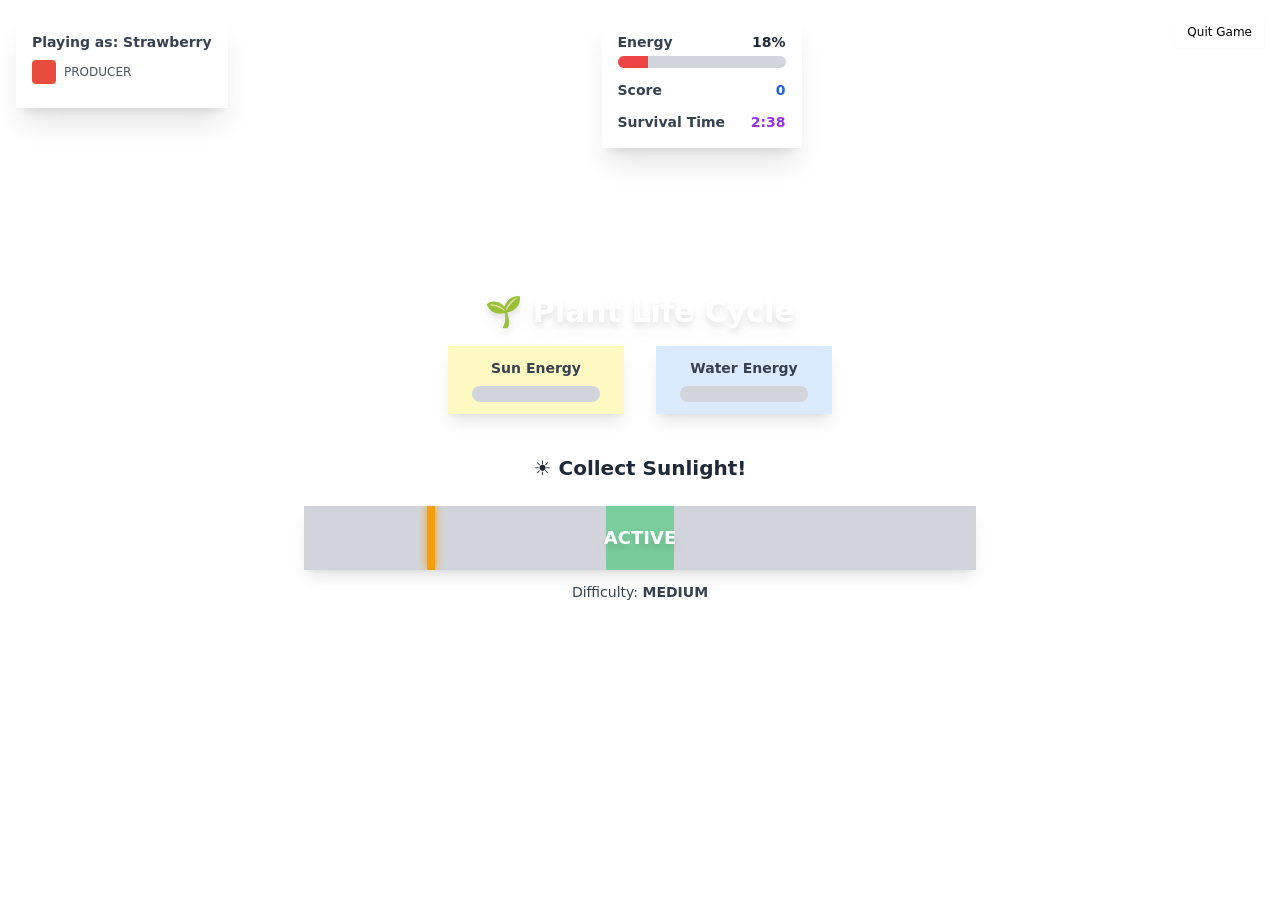
==== game.html @ 11d2c3f8 "Init" ====
<html lang="en"><head>
    <script type="module">
import { createHotContext } from "/@vite/client";
const hot = createHotContext("/__dummy__runtime-error-plugin");

function sendError(error) {
  if (!(error instanceof Error)) {
    error = new Error("(unknown runtime error)");
  }
  const serialized = {
    message: error.message,
    stack: error.stack,
  };
  hot.send("runtime-error-plugin:error", serialized);
}

window.addEventListener("error", (evt) => {
  sendError(evt.error);
});

window.addEventListener("unhandledrejection", (evt) => {
  sendError(evt.reason);
});
</script>

    <script type="module">import { injectIntoGlobalHook } from "/@react-refresh";
injectIntoGlobalHook(window);
window.$RefreshReg$ = () => {};
window.$RefreshSig$ = () => (type) => type;</script>

    <script type="module" src="/@vite/client"></script>

    <meta charset="UTF-8">
    <meta name="viewport" content="width=device-width, initial-scale=1.0, maximum-scale=1">
    <title>Ecology Survival Game</title>
  <style type="text/css" data-vite-dev-id="/home/runner/workspace/node_modules/@fontsource/inter/index.css">/* inter-cyrillic-ext-400-normal */
@font-face {
  font-family: 'Inter';
  font-style: normal;
  font-display: swap;
  font-weight: 400;
  src: url(/@fs/home/runner/workspace/node_modules/@fontsource/inter/files/inter-cyrillic-ext-400-normal.woff2) format('woff2'), url(/@fs/home/runner/workspace/node_modules/@fontsource/inter/files/inter-cyrillic-ext-400-normal.woff) format('woff');
  unicode-range: U+0460-052F,U+1C80-1C8A,U+20B4,U+2DE0-2DFF,U+A640-A69F,U+FE2E-FE2F;
}

/* inter-cyrillic-400-normal */
@font-face {
  font-family: 'Inter';
  font-style: normal;
  font-display: swap;
  font-weight: 400;
  src: url(/@fs/home/runner/workspace/node_modules/@fontsource/inter/files/inter-cyrillic-400-normal.woff2) format('woff2'), url(/@fs/home/runner/workspace/node_modules/@fontsource/inter/files/inter-cyrillic-400-normal.woff) format('woff');
  unicode-range: U+0301,U+0400-045F,U+0490-0491,U+04B0-04B1,U+2116;
}

/* inter-greek-ext-400-normal */
@font-face {
  font-family: 'Inter';
  font-style: normal;
  font-display: swap;
  font-weight: 400;
  src: url(/@fs/home/runner/workspace/node_modules/@fontsource/inter/files/inter-greek-ext-400-normal.woff2) format('woff2'), url(/@fs/home/runner/workspace/node_modules/@fontsource/inter/files/inter-greek-ext-400-normal.woff) format('woff');
  unicode-range: U+1F00-1FFF;
}

/* inter-greek-400-normal */
@font-face {
  font-family: 'Inter';
  font-style: normal;
  font-display: swap;
  font-weight: 400;
  src: url(/@fs/home/runner/workspace/node_modules/@fontsource/inter/files/inter-greek-400-normal.woff2) format('woff2'), url(/@fs/home/runner/workspace/node_modules/@fontsource/inter/files/inter-greek-400-normal.woff) format('woff');
  unicode-range: U+0370-0377,U+037A-037F,U+0384-038A,U+038C,U+038E-03A1,U+03A3-03FF;
}

/* inter-vietnamese-400-normal */
@font-face {
  font-family: 'Inter';
  font-style: normal;
  font-display: swap;
  font-weight: 400;
  src: url(/@fs/home/runner/workspace/node_modules/@fontsource/inter/files/inter-vietnamese-400-normal.woff2) format('woff2'), url(/@fs/home/runner/workspace/node_modules/@fontsource/inter/files/inter-vietnamese-400-normal.woff) format('woff');
  unicode-range: U+0102-0103,U+0110-0111,U+0128-0129,U+0168-0169,U+01A0-01A1,U+01AF-01B0,U+0300-0301,U+0303-0304,U+0308-0309,U+0323,U+0329,U+1EA0-1EF9,U+20AB;
}

/* inter-latin-ext-400-normal */
@font-face {
  font-family: 'Inter';
  font-style: normal;
  font-display: swap;
  font-weight: 400;
  src: url(/@fs/home/runner/workspace/node_modules/@fontsource/inter/files/inter-latin-ext-400-normal.woff2) format('woff2'), url(/@fs/home/runner/workspace/node_modules/@fontsource/inter/files/inter-latin-ext-400-normal.woff) format('woff');
  unicode-range: U+0100-02BA,U+02BD-02C5,U+02C7-02CC,U+02CE-02D7,U+02DD-02FF,U+0304,U+0308,U+0329,U+1D00-1DBF,U+1E00-1E9F,U+1EF2-1EFF,U+2020,U+20A0-20AB,U+20AD-20C0,U+2113,U+2C60-2C7F,U+A720-A7FF;
}

/* inter-latin-400-normal */
@font-face {
  font-family: 'Inter';
  font-style: normal;
  font-display: swap;
  font-weight: 400;
  src: url(/@fs/home/runner/workspace/node_modules/@fontsource/inter/files/inter-latin-400-normal.woff2) format('woff2'), url(/@fs/home/runner/workspace/node_modules/@fontsource/inter/files/inter-latin-400-normal.woff) format('woff');
  unicode-range: U+0000-00FF,U+0131,U+0152-0153,U+02BB-02BC,U+02C6,U+02DA,U+02DC,U+0304,U+0308,U+0329,U+2000-206F,U+20AC,U+2122,U+2191,U+2193,U+2212,U+2215,U+FEFF,U+FFFD;
}</style><style type="text/css" data-vite-dev-id="/home/runner/workspace/client/src/index.css">*, ::before, ::after {
  --tw-border-spacing-x: 0;
  --tw-border-spacing-y: 0;
  --tw-translate-x: 0;
  --tw-translate-y: 0;
  --tw-rotate: 0;
  --tw-skew-x: 0;
  --tw-skew-y: 0;
  --tw-scale-x: 1;
  --tw-scale-y: 1;
  --tw-pan-x:  ;
  --tw-pan-y:  ;
  --tw-pinch-zoom:  ;
  --tw-scroll-snap-strictness: proximity;
  --tw-gradient-from-position:  ;
  --tw-gradient-via-position:  ;
  --tw-gradient-to-position:  ;
  --tw-ordinal:  ;
  --tw-slashed-zero:  ;
  --tw-numeric-figure:  ;
  --tw-numeric-spacing:  ;
  --tw-numeric-fraction:  ;
  --tw-ring-inset:  ;
  --tw-ring-offset-width: 0px;
  --tw-ring-offset-color: #fff;
  --tw-ring-color: rgb(59 130 246 / 0.5);
  --tw-ring-offset-shadow: 0 0 #0000;
  --tw-ring-shadow: 0 0 #0000;
  --tw-shadow: 0 0 #0000;
  --tw-shadow-colored: 0 0 #0000;
  --tw-blur:  ;
  --tw-brightness:  ;
  --tw-contrast:  ;
  --tw-grayscale:  ;
  --tw-hue-rotate:  ;
  --tw-invert:  ;
  --tw-saturate:  ;
  --tw-sepia:  ;
  --tw-drop-shadow:  ;
  --tw-backdrop-blur:  ;
  --tw-backdrop-brightness:  ;
  --tw-backdrop-contrast:  ;
  --tw-backdrop-grayscale:  ;
  --tw-backdrop-hue-rotate:  ;
  --tw-backdrop-invert:  ;
  --tw-backdrop-opacity:  ;
  --tw-backdrop-saturate:  ;
  --tw-backdrop-sepia:  ;
  --tw-contain-size:  ;
  --tw-contain-layout:  ;
  --tw-contain-paint:  ;
  --tw-contain-style:  ;
}

::backdrop {
  --tw-border-spacing-x: 0;
  --tw-border-spacing-y: 0;
  --tw-translate-x: 0;
  --tw-translate-y: 0;
  --tw-rotate: 0;
  --tw-skew-x: 0;
  --tw-skew-y: 0;
  --tw-scale-x: 1;
  --tw-scale-y: 1;
  --tw-pan-x:  ;
  --tw-pan-y:  ;
  --tw-pinch-zoom:  ;
  --tw-scroll-snap-strictness: proximity;
  --tw-gradient-from-position:  ;
  --tw-gradient-via-position:  ;
  --tw-gradient-to-position:  ;
  --tw-ordinal:  ;
  --tw-slashed-zero:  ;
  --tw-numeric-figure:  ;
  --tw-numeric-spacing:  ;
  --tw-numeric-fraction:  ;
  --tw-ring-inset:  ;
  --tw-ring-offset-width: 0px;
  --tw-ring-offset-color: #fff;
  --tw-ring-color: rgb(59 130 246 / 0.5);
  --tw-ring-offset-shadow: 0 0 #0000;
  --tw-ring-shadow: 0 0 #0000;
  --tw-shadow: 0 0 #0000;
  --tw-shadow-colored: 0 0 #0000;
  --tw-blur:  ;
  --tw-brightness:  ;
  --tw-contrast:  ;
  --tw-grayscale:  ;
  --tw-hue-rotate:  ;
  --tw-invert:  ;
  --tw-saturate:  ;
  --tw-sepia:  ;
  --tw-drop-shadow:  ;
  --tw-backdrop-blur:  ;
  --tw-backdrop-brightness:  ;
  --tw-backdrop-contrast:  ;
  --tw-backdrop-grayscale:  ;
  --tw-backdrop-hue-rotate:  ;
  --tw-backdrop-invert:  ;
  --tw-backdrop-opacity:  ;
  --tw-backdrop-saturate:  ;
  --tw-backdrop-sepia:  ;
  --tw-contain-size:  ;
  --tw-contain-layout:  ;
  --tw-contain-paint:  ;
  --tw-contain-style:  ;
}/*
! tailwindcss v3.4.14 | MIT License | https://tailwindcss.com
*//*
1. Prevent padding and border from affecting element width. (https://github.com/mozdevs/cssremedy/issues/4)
2. Allow adding a border to an element by just adding a border-width. (https://github.com/tailwindcss/tailwindcss/pull/116)
*/

*,
::before,
::after {
  box-sizing: border-box; /* 1 */
  border-width: 0; /* 2 */
  border-style: solid; /* 2 */
  border-color: #e5e7eb; /* 2 */
}

::before,
::after {
  --tw-content: '';
}

/*
1. Use a consistent sensible line-height in all browsers.
2. Prevent adjustments of font size after orientation changes in iOS.
3. Use a more readable tab size.
4. Use the user's configured `sans` font-family by default.
5. Use the user's configured `sans` font-feature-settings by default.
6. Use the user's configured `sans` font-variation-settings by default.
7. Disable tap highlights on iOS
*/

html,
:host {
  line-height: 1.5; /* 1 */
  -webkit-text-size-adjust: 100%; /* 2 */
  -moz-tab-size: 4; /* 3 */
  -o-tab-size: 4;
     tab-size: 4; /* 3 */
  font-family: ui-sans-serif, system-ui, sans-serif, "Apple Color Emoji", "Segoe UI Emoji", "Segoe UI Symbol", "Noto Color Emoji"; /* 4 */
  font-feature-settings: normal; /* 5 */
  font-variation-settings: normal; /* 6 */
  -webkit-tap-highlight-color: transparent; /* 7 */
}

/*
1. Remove the margin in all browsers.
2. Inherit line-height from `html` so users can set them as a class directly on the `html` element.
*/

body {
  margin: 0; /* 1 */
  line-height: inherit; /* 2 */
}

/*
1. Add the correct height in Firefox.
2. Correct the inheritance of border color in Firefox. (https://bugzilla.mozilla.org/show_bug.cgi?id=190655)
3. Ensure horizontal rules are visible by default.
*/

hr {
  height: 0; /* 1 */
  color: inherit; /* 2 */
  border-top-width: 1px; /* 3 */
}

/*
Add the correct text decoration in Chrome, Edge, and Safari.
*/

abbr:where([title]) {
  -webkit-text-decoration: underline dotted;
          text-decoration: underline dotted;
}

/*
Remove the default font size and weight for headings.
*/

h1,
h2,
h3,
h4,
h5,
h6 {
  font-size: inherit;
  font-weight: inherit;
}

/*
Reset links to optimize for opt-in styling instead of opt-out.
*/

a {
  color: inherit;
  text-decoration: inherit;
}

/*
Add the correct font weight in Edge and Safari.
*/

b,
strong {
  font-weight: bolder;
}

/*
1. Use the user's configured `mono` font-family by default.
2. Use the user's configured `mono` font-feature-settings by default.
3. Use the user's configured `mono` font-variation-settings by default.
4. Correct the odd `em` font sizing in all browsers.
*/

code,
kbd,
samp,
pre {
  font-family: ui-monospace, SFMono-Regular, Menlo, Monaco, Consolas, "Liberation Mono", "Courier New", monospace; /* 1 */
  font-feature-settings: normal; /* 2 */
  font-variation-settings: normal; /* 3 */
  font-size: 1em; /* 4 */
}

/*
Add the correct font size in all browsers.
*/

small {
  font-size: 80%;
}

/*
Prevent `sub` and `sup` elements from affecting the line height in all browsers.
*/

sub,
sup {
  font-size: 75%;
  line-height: 0;
  position: relative;
  vertical-align: baseline;
}

sub {
  bottom: -0.25em;
}

sup {
  top: -0.5em;
}

/*
1. Remove text indentation from table contents in Chrome and Safari. (https://bugs.chromium.org/p/chromium/issues/detail?id=999088, https://bugs.webkit.org/show_bug.cgi?id=201297)
2. Correct table border color inheritance in all Chrome and Safari. (https://bugs.chromium.org/p/chromium/issues/detail?id=935729, https://bugs.webkit.org/show_bug.cgi?id=195016)
3. Remove gaps between table borders by default.
*/

table {
  text-indent: 0; /* 1 */
  border-color: inherit; /* 2 */
  border-collapse: collapse; /* 3 */
}

/*
1. Change the font styles in all browsers.
2. Remove the margin in Firefox and Safari.
3. Remove default padding in all browsers.
*/

button,
input,
optgroup,
select,
textarea {
  font-family: inherit; /* 1 */
  font-feature-settings: inherit; /* 1 */
  font-variation-settings: inherit; /* 1 */
  font-size: 100%; /* 1 */
  font-weight: inherit; /* 1 */
  line-height: inherit; /* 1 */
  letter-spacing: inherit; /* 1 */
  color: inherit; /* 1 */
  margin: 0; /* 2 */
  padding: 0; /* 3 */
}

/*
Remove the inheritance of text transform in Edge and Firefox.
*/

button,
select {
  text-transform: none;
}

/*
1. Correct the inability to style clickable types in iOS and Safari.
2. Remove default button styles.
*/

button,
input:where([type='button']),
input:where([type='reset']),
input:where([type='submit']) {
  -webkit-appearance: button; /* 1 */
  background-color: transparent; /* 2 */
  background-image: none; /* 2 */
}

/*
Use the modern Firefox focus style for all focusable elements.
*/

:-moz-focusring {
  outline: auto;
}

/*
Remove the additional `:invalid` styles in Firefox. (https://github.com/mozilla/gecko-dev/blob/2f9eacd9d3d995c937b4251a5557d95d494c9be1/layout/style/res/forms.css#L728-L737)
*/

:-moz-ui-invalid {
  box-shadow: none;
}

/*
Add the correct vertical alignment in Chrome and Firefox.
*/

progress {
  vertical-align: baseline;
}

/*
Correct the cursor style of increment and decrement buttons in Safari.
*/

::-webkit-inner-spin-button,
::-webkit-outer-spin-button {
  height: auto;
}

/*
1. Correct the odd appearance in Chrome and Safari.
2. Correct the outline style in Safari.
*/

[type='search'] {
  -webkit-appearance: textfield; /* 1 */
  outline-offset: -2px; /* 2 */
}

/*
Remove the inner padding in Chrome and Safari on macOS.
*/

::-webkit-search-decoration {
  -webkit-appearance: none;
}

/*
1. Correct the inability to style clickable types in iOS and Safari.
2. Change font properties to `inherit` in Safari.
*/

::-webkit-file-upload-button {
  -webkit-appearance: button; /* 1 */
  font: inherit; /* 2 */
}

/*
Add the correct display in Chrome and Safari.
*/

summary {
  display: list-item;
}

/*
Removes the default spacing and border for appropriate elements.
*/

blockquote,
dl,
dd,
h1,
h2,
h3,
h4,
h5,
h6,
hr,
figure,
p,
pre {
  margin: 0;
}

fieldset {
  margin: 0;
  padding: 0;
}

legend {
  padding: 0;
}

ol,
ul,
menu {
  list-style: none;
  margin: 0;
  padding: 0;
}

/*
Reset default styling for dialogs.
*/
dialog {
  padding: 0;
}

/*
Prevent resizing textareas horizontally by default.
*/

textarea {
  resize: vertical;
}

/*
1. Reset the default placeholder opacity in Firefox. (https://github.com/tailwindlabs/tailwindcss/issues/3300)
2. Set the default placeholder color to the user's configured gray 400 color.
*/

input::-moz-placeholder, textarea::-moz-placeholder {
  opacity: 1; /* 1 */
  color: #9ca3af; /* 2 */
}

input::placeholder,
textarea::placeholder {
  opacity: 1; /* 1 */
  color: #9ca3af; /* 2 */
}

/*
Set the default cursor for buttons.
*/

button,
[role="button"] {
  cursor: pointer;
}

/*
Make sure disabled buttons don't get the pointer cursor.
*/
:disabled {
  cursor: default;
}

/*
1. Make replaced elements `display: block` by default. (https://github.com/mozdevs/cssremedy/issues/14)
2. Add `vertical-align: middle` to align replaced elements more sensibly by default. (https://github.com/jensimmons/cssremedy/issues/14#issuecomment-634934210)
   This can trigger a poorly considered lint error in some tools but is included by design.
*/

img,
svg,
video,
canvas,
audio,
iframe,
embed,
object {
  display: block; /* 1 */
  vertical-align: middle; /* 2 */
}

/*
Constrain images and videos to the parent width and preserve their intrinsic aspect ratio. (https://github.com/mozdevs/cssremedy/issues/14)
*/

img,
video {
  max-width: 100%;
  height: auto;
}

/* Make elements with the HTML hidden attribute stay hidden by default */
[hidden]:where(:not([hidden="until-found"])) {
  display: none;
}
  * {
  border-color: hsl(var(--border));
}

  body {
  background-color: hsl(var(--background));
  font-family: ui-sans-serif, system-ui, sans-serif, "Apple Color Emoji", "Segoe UI Emoji", "Segoe UI Symbol", "Noto Color Emoji";
  color: hsl(var(--foreground));
  -webkit-font-smoothing: antialiased;
  -moz-osx-font-smoothing: grayscale;
    margin: 0;
    padding: 0;
    overflow: hidden;
    width: 100vw;
    height: 100vh;
}
.sr-only {
  position: absolute;
  width: 1px;
  height: 1px;
  padding: 0;
  margin: -1px;
  overflow: hidden;
  clip: rect(0, 0, 0, 0);
  white-space: nowrap;
  border-width: 0;
}
.pointer-events-none {
  pointer-events: none;
}
.pointer-events-auto {
  pointer-events: auto;
}
.visible {
  visibility: visible;
}
.invisible {
  visibility: hidden;
}
.fixed {
  position: fixed;
}
.absolute {
  position: absolute;
}
.relative {
  position: relative;
}
.inset-0 {
  inset: 0px;
}
.inset-x-0 {
  left: 0px;
  right: 0px;
}
.inset-y-0 {
  top: 0px;
  bottom: 0px;
}
.-bottom-12 {
  bottom: -3rem;
}
.-left-12 {
  left: -3rem;
}
.-right-12 {
  right: -3rem;
}
.-top-12 {
  top: -3rem;
}
.bottom-0 {
  bottom: 0px;
}
.bottom-4 {
  bottom: 1rem;
}
.left-0 {
  left: 0px;
}
.left-1 {
  left: 0.25rem;
}
.left-1\/2 {
  left: 50%;
}
.left-2 {
  left: 0.5rem;
}
.left-4 {
  left: 1rem;
}
.left-\[50\%\] {
  left: 50%;
}
.right-0 {
  right: 0px;
}
.right-1 {
  right: 0.25rem;
}
.right-2 {
  right: 0.5rem;
}
.right-3 {
  right: 0.75rem;
}
.right-4 {
  right: 1rem;
}
.top-0 {
  top: 0px;
}
.top-1\.5 {
  top: 0.375rem;
}
.top-1\/2 {
  top: 50%;
}
.top-3\.5 {
  top: 0.875rem;
}
.top-4 {
  top: 1rem;
}
.top-\[1px\] {
  top: 1px;
}
.top-\[50\%\] {
  top: 50%;
}
.top-\[60\%\] {
  top: 60%;
}
.top-full {
  top: 100%;
}
.z-10 {
  z-index: 10;
}
.z-20 {
  z-index: 20;
}
.z-50 {
  z-index: 50;
}
.z-\[1\] {
  z-index: 1;
}
.-mx-1 {
  margin-left: -0.25rem;
  margin-right: -0.25rem;
}
.mx-2 {
  margin-left: 0.5rem;
  margin-right: 0.5rem;
}
.mx-3\.5 {
  margin-left: 0.875rem;
  margin-right: 0.875rem;
}
.mx-4 {
  margin-left: 1rem;
  margin-right: 1rem;
}
.mx-auto {
  margin-left: auto;
  margin-right: auto;
}
.my-0\.5 {
  margin-top: 0.125rem;
  margin-bottom: 0.125rem;
}
.my-1 {
  margin-top: 0.25rem;
  margin-bottom: 0.25rem;
}
.-ml-4 {
  margin-left: -1rem;
}
.-mt-4 {
  margin-top: -1rem;
}
.mb-1 {
  margin-bottom: 0.25rem;
}
.mb-2 {
  margin-bottom: 0.5rem;
}
.mb-3 {
  margin-bottom: 0.75rem;
}
.mb-4 {
  margin-bottom: 1rem;
}
.mb-6 {
  margin-bottom: 1.5rem;
}
.mb-8 {
  margin-bottom: 2rem;
}
.ml-1 {
  margin-left: 0.25rem;
}
.ml-auto {
  margin-left: auto;
}
.mr-2 {
  margin-right: 0.5rem;
}
.mt-1\.5 {
  margin-top: 0.375rem;
}
.mt-2 {
  margin-top: 0.5rem;
}
.mt-24 {
  margin-top: 6rem;
}
.mt-4 {
  margin-top: 1rem;
}
.mt-auto {
  margin-top: auto;
}
.block {
  display: block;
}
.inline-block {
  display: inline-block;
}
.flex {
  display: flex;
}
.inline-flex {
  display: inline-flex;
}
.table {
  display: table;
}
.grid {
  display: grid;
}
.hidden {
  display: none;
}
.aspect-square {
  aspect-ratio: 1 / 1;
}
.aspect-video {
  aspect-ratio: 16 / 9;
}
.size-4 {
  width: 1rem;
  height: 1rem;
}
.h-1\.5 {
  height: 0.375rem;
}
.h-10 {
  height: 2.5rem;
}
.h-12 {
  height: 3rem;
}
.h-16 {
  height: 4rem;
}
.h-2 {
  height: 0.5rem;
}
.h-2\.5 {
  height: 0.625rem;
}
.h-24 {
  height: 6rem;
}
.h-3 {
  height: 0.75rem;
}
.h-3\.5 {
  height: 0.875rem;
}
.h-32 {
  height: 8rem;
}
.h-4 {
  height: 1rem;
}
.h-5 {
  height: 1.25rem;
}
.h-6 {
  height: 1.5rem;
}
.h-7 {
  height: 1.75rem;
}
.h-8 {
  height: 2rem;
}
.h-9 {
  height: 2.25rem;
}
.h-\[1px\] {
  height: 1px;
}
.h-\[var\(--radix-navigation-menu-viewport-height\)\] {
  height: var(--radix-navigation-menu-viewport-height);
}
.h-\[var\(--radix-select-trigger-height\)\] {
  height: var(--radix-select-trigger-height);
}
.h-auto {
  height: auto;
}
.h-full {
  height: 100%;
}
.h-px {
  height: 1px;
}
.h-svh {
  height: 100svh;
}
.max-h-96 {
  max-height: 24rem;
}
.max-h-\[300px\] {
  max-height: 300px;
}
.max-h-\[var\(--radix-dropdown-menu-content-available-height\)\] {
  max-height: var(--radix-dropdown-menu-content-available-height);
}
.min-h-0 {
  min-height: 0px;
}
.min-h-\[60px\] {
  min-height: 60px;
}
.min-h-screen {
  min-height: 100vh;
}
.min-h-svh {
  min-height: 100svh;
}
.w-0 {
  width: 0px;
}
.w-1 {
  width: 0.25rem;
}
.w-10 {
  width: 2.5rem;
}
.w-2 {
  width: 0.5rem;
}
.w-2\.5 {
  width: 0.625rem;
}
.w-24 {
  width: 6rem;
}
.w-3 {
  width: 0.75rem;
}
.w-3\.5 {
  width: 0.875rem;
}
.w-3\/4 {
  width: 75%;
}
.w-32 {
  width: 8rem;
}
.w-4 {
  width: 1rem;
}
.w-5 {
  width: 1.25rem;
}
.w-6 {
  width: 1.5rem;
}
.w-64 {
  width: 16rem;
}
.w-7 {
  width: 1.75rem;
}
.w-72 {
  width: 18rem;
}
.w-8 {
  width: 2rem;
}
.w-9 {
  width: 2.25rem;
}
.w-\[--sidebar-width\] {
  width: var(--sidebar-width);
}
.w-\[100px\] {
  width: 100px;
}
.w-\[1px\] {
  width: 1px;
}
.w-auto {
  width: auto;
}
.w-full {
  width: 100%;
}
.w-max {
  width: -moz-max-content;
  width: max-content;
}
.w-px {
  width: 1px;
}
.min-w-0 {
  min-width: 0px;
}
.min-w-10 {
  min-width: 2.5rem;
}
.min-w-5 {
  min-width: 1.25rem;
}
.min-w-8 {
  min-width: 2rem;
}
.min-w-9 {
  min-width: 2.25rem;
}
.min-w-\[12rem\] {
  min-width: 12rem;
}
.min-w-\[200px\] {
  min-width: 200px;
}
.min-w-\[8rem\] {
  min-width: 8rem;
}
.min-w-\[var\(--radix-select-trigger-width\)\] {
  min-width: var(--radix-select-trigger-width);
}
.max-w-2xl {
  max-width: 42rem;
}
.max-w-6xl {
  max-width: 72rem;
}
.max-w-\[--skeleton-width\] {
  max-width: var(--skeleton-width);
}
.max-w-lg {
  max-width: 32rem;
}
.max-w-max {
  max-width: -moz-max-content;
  max-width: max-content;
}
.max-w-md {
  max-width: 28rem;
}
.max-w-xs {
  max-width: 20rem;
}
.flex-1 {
  flex: 1 1 0%;
}
.shrink-0 {
  flex-shrink: 0;
}
.grow {
  flex-grow: 1;
}
.grow-0 {
  flex-grow: 0;
}
.basis-full {
  flex-basis: 100%;
}
.caption-bottom {
  caption-side: bottom;
}
.border-collapse {
  border-collapse: collapse;
}
.-translate-x-1\/2 {
  --tw-translate-x: -50%;
  transform: translate(var(--tw-translate-x), var(--tw-translate-y)) rotate(var(--tw-rotate)) skewX(var(--tw-skew-x)) skewY(var(--tw-skew-y)) scaleX(var(--tw-scale-x)) scaleY(var(--tw-scale-y));
}
.-translate-x-px {
  --tw-translate-x: -1px;
  transform: translate(var(--tw-translate-x), var(--tw-translate-y)) rotate(var(--tw-rotate)) skewX(var(--tw-skew-x)) skewY(var(--tw-skew-y)) scaleX(var(--tw-scale-x)) scaleY(var(--tw-scale-y));
}
.-translate-y-1\/2 {
  --tw-translate-y: -50%;
  transform: translate(var(--tw-translate-x), var(--tw-translate-y)) rotate(var(--tw-rotate)) skewX(var(--tw-skew-x)) skewY(var(--tw-skew-y)) scaleX(var(--tw-scale-x)) scaleY(var(--tw-scale-y));
}
.translate-x-\[-50\%\] {
  --tw-translate-x: -50%;
  transform: translate(var(--tw-translate-x), var(--tw-translate-y)) rotate(var(--tw-rotate)) skewX(var(--tw-skew-x)) skewY(var(--tw-skew-y)) scaleX(var(--tw-scale-x)) scaleY(var(--tw-scale-y));
}
.translate-x-px {
  --tw-translate-x: 1px;
  transform: translate(var(--tw-translate-x), var(--tw-translate-y)) rotate(var(--tw-rotate)) skewX(var(--tw-skew-x)) skewY(var(--tw-skew-y)) scaleX(var(--tw-scale-x)) scaleY(var(--tw-scale-y));
}
.translate-y-\[-50\%\] {
  --tw-translate-y: -50%;
  transform: translate(var(--tw-translate-x), var(--tw-translate-y)) rotate(var(--tw-rotate)) skewX(var(--tw-skew-x)) skewY(var(--tw-skew-y)) scaleX(var(--tw-scale-x)) scaleY(var(--tw-scale-y));
}
.rotate-45 {
  --tw-rotate: 45deg;
  transform: translate(var(--tw-translate-x), var(--tw-translate-y)) rotate(var(--tw-rotate)) skewX(var(--tw-skew-x)) skewY(var(--tw-skew-y)) scaleX(var(--tw-scale-x)) scaleY(var(--tw-scale-y));
}
.rotate-90 {
  --tw-rotate: 90deg;
  transform: translate(var(--tw-translate-x), var(--tw-translate-y)) rotate(var(--tw-rotate)) skewX(var(--tw-skew-x)) skewY(var(--tw-skew-y)) scaleX(var(--tw-scale-x)) scaleY(var(--tw-scale-y));
}
.transform {
  transform: translate(var(--tw-translate-x), var(--tw-translate-y)) rotate(var(--tw-rotate)) skewX(var(--tw-skew-x)) skewY(var(--tw-skew-y)) scaleX(var(--tw-scale-x)) scaleY(var(--tw-scale-y));
}
@keyframes pulse {

  50% {
    opacity: .5;
  }
}
.animate-pulse {
  animation: pulse 2s cubic-bezier(0.4, 0, 0.6, 1) infinite;
}
.cursor-default {
  cursor: default;
}
.cursor-pointer {
  cursor: pointer;
}
.touch-none {
  touch-action: none;
}
.select-none {
  -webkit-user-select: none;
     -moz-user-select: none;
          user-select: none;
}
.list-none {
  list-style-type: none;
}
.grid-cols-2 {
  grid-template-columns: repeat(2, minmax(0, 1fr));
}
.flex-row {
  flex-direction: row;
}
.flex-col {
  flex-direction: column;
}
.flex-col-reverse {
  flex-direction: column-reverse;
}
.flex-wrap {
  flex-wrap: wrap;
}
.items-start {
  align-items: flex-start;
}
.items-end {
  align-items: flex-end;
}
.items-center {
  align-items: center;
}
.items-stretch {
  align-items: stretch;
}
.justify-center {
  justify-content: center;
}
.justify-between {
  justify-content: space-between;
}
.gap-1 {
  gap: 0.25rem;
}
.gap-1\.5 {
  gap: 0.375rem;
}
.gap-2 {
  gap: 0.5rem;
}
.gap-4 {
  gap: 1rem;
}
.gap-6 {
  gap: 1.5rem;
}
.gap-8 {
  gap: 2rem;
}
.space-x-1 > :not([hidden]) ~ :not([hidden]) {
  --tw-space-x-reverse: 0;
  margin-right: calc(0.25rem * var(--tw-space-x-reverse));
  margin-left: calc(0.25rem * calc(1 - var(--tw-space-x-reverse)));
}
.space-y-1 > :not([hidden]) ~ :not([hidden]) {
  --tw-space-y-reverse: 0;
  margin-top: calc(0.25rem * calc(1 - var(--tw-space-y-reverse)));
  margin-bottom: calc(0.25rem * var(--tw-space-y-reverse));
}
.space-y-1\.5 > :not([hidden]) ~ :not([hidden]) {
  --tw-space-y-reverse: 0;
  margin-top: calc(0.375rem * calc(1 - var(--tw-space-y-reverse)));
  margin-bottom: calc(0.375rem * var(--tw-space-y-reverse));
}
.space-y-2 > :not([hidden]) ~ :not([hidden]) {
  --tw-space-y-reverse: 0;
  margin-top: calc(0.5rem * calc(1 - var(--tw-space-y-reverse)));
  margin-bottom: calc(0.5rem * var(--tw-space-y-reverse));
}
.space-y-3 > :not([hidden]) ~ :not([hidden]) {
  --tw-space-y-reverse: 0;
  margin-top: calc(0.75rem * calc(1 - var(--tw-space-y-reverse)));
  margin-bottom: calc(0.75rem * var(--tw-space-y-reverse));
}
.space-y-4 > :not([hidden]) ~ :not([hidden]) {
  --tw-space-y-reverse: 0;
  margin-top: calc(1rem * calc(1 - var(--tw-space-y-reverse)));
  margin-bottom: calc(1rem * var(--tw-space-y-reverse));
}
.overflow-auto {
  overflow: auto;
}
.overflow-hidden {
  overflow: hidden;
}
.overflow-y-auto {
  overflow-y: auto;
}
.overflow-x-hidden {
  overflow-x: hidden;
}
.whitespace-nowrap {
  white-space: nowrap;
}
.break-words {
  overflow-wrap: break-word;
}
.rounded {
  border-radius: 0.25rem;
}
.rounded-\[2px\] {
  border-radius: 2px;
}
.rounded-\[inherit\] {
  border-radius: inherit;
}
.rounded-full {
  border-radius: 9999px;
}
.rounded-lg {
  border-radius: var(--radius);
}
.rounded-md {
  border-radius: calc(var(--radius) - 2px);
}
.rounded-sm {
  border-radius: calc(var(--radius) - 4px);
}
.rounded-xl {
  border-radius: 0.75rem;
}
.rounded-t-\[10px\] {
  border-top-left-radius: 10px;
  border-top-right-radius: 10px;
}
.rounded-tl-sm {
  border-top-left-radius: calc(var(--radius) - 4px);
}
.border {
  border-width: 1px;
}
.border-2 {
  border-width: 2px;
}
.border-\[1\.5px\] {
  border-width: 1.5px;
}
.border-y {
  border-top-width: 1px;
  border-bottom-width: 1px;
}
.border-b {
  border-bottom-width: 1px;
}
.border-l {
  border-left-width: 1px;
}
.border-r {
  border-right-width: 1px;
}
.border-t {
  border-top-width: 1px;
}
.border-dashed {
  border-style: dashed;
}
.border-\[--color-border\] {
  border-color: var(--color-border);
}
.border-border\/50 {
  border-color: hsl(var(--border) / 0.5);
}
.border-destructive\/50 {
  border-color: hsl(var(--destructive) / 0.5);
}
.border-input {
  border-color: hsl(var(--input));
}
.border-primary {
  border-color: hsl(var(--primary));
}
.border-primary\/50 {
  border-color: hsl(var(--primary) / 0.5);
}
.border-sidebar-border {
  border-color: hsl(var(--sidebar-border));
}
.border-transparent {
  border-color: transparent;
}
.border-l-transparent {
  border-left-color: transparent;
}
.border-t-transparent {
  border-top-color: transparent;
}
.bg-\[--color-bg\] {
  background-color: var(--color-bg);
}
.bg-accent {
  background-color: hsl(var(--accent));
}
.bg-amber-600\/80 {
  background-color: rgb(217 119 6 / 0.8);
}
.bg-background {
  background-color: hsl(var(--background));
}
.bg-background\/80 {
  background-color: hsl(var(--background) / 0.8);
}
.bg-black\/30 {
  background-color: rgb(0 0 0 / 0.3);
}
.bg-black\/80 {
  background-color: rgb(0 0 0 / 0.8);
}
.bg-blue-100 {
  --tw-bg-opacity: 1;
  background-color: rgb(219 234 254 / var(--tw-bg-opacity));
}
.bg-blue-500 {
  --tw-bg-opacity: 1;
  background-color: rgb(59 130 246 / var(--tw-bg-opacity));
}
.bg-blue-600\/80 {
  background-color: rgb(37 99 235 / 0.8);
}
.bg-border {
  background-color: hsl(var(--border));
}
.bg-card {
  background-color: hsl(var(--card));
}
.bg-destructive {
  background-color: hsl(var(--destructive));
}
.bg-foreground {
  background-color: hsl(var(--foreground));
}
.bg-gray-100 {
  --tw-bg-opacity: 1;
  background-color: rgb(243 244 246 / var(--tw-bg-opacity));
}
.bg-gray-300 {
  --tw-bg-opacity: 1;
  background-color: rgb(209 213 219 / var(--tw-bg-opacity));
}
.bg-gray-50 {
  --tw-bg-opacity: 1;
  background-color: rgb(249 250 251 / var(--tw-bg-opacity));
}
.bg-green-500 {
  --tw-bg-opacity: 1;
  background-color: rgb(34 197 94 / var(--tw-bg-opacity));
}
.bg-green-600 {
  --tw-bg-opacity: 1;
  background-color: rgb(22 163 74 / var(--tw-bg-opacity));
}
.bg-green-600\/80 {
  background-color: rgb(22 163 74 / 0.8);
}
.bg-muted {
  background-color: hsl(var(--muted));
}
.bg-muted\/50 {
  background-color: hsl(var(--muted) / 0.5);
}
.bg-orange-100 {
  --tw-bg-opacity: 1;
  background-color: rgb(255 237 213 / var(--tw-bg-opacity));
}
.bg-pink-100 {
  --tw-bg-opacity: 1;
  background-color: rgb(252 231 243 / var(--tw-bg-opacity));
}
.bg-pink-500 {
  --tw-bg-opacity: 1;
  background-color: rgb(236 72 153 / var(--tw-bg-opacity));
}
.bg-pink-600\/80 {
  background-color: rgb(219 39 119 / 0.8);
}
.bg-popover {
  background-color: hsl(var(--popover));
}
.bg-primary {
  background-color: hsl(var(--primary));
}
.bg-primary\/10 {
  background-color: hsl(var(--primary) / 0.1);
}
.bg-primary\/20 {
  background-color: hsl(var(--primary) / 0.2);
}
.bg-purple-100 {
  --tw-bg-opacity: 1;
  background-color: rgb(243 232 255 / var(--tw-bg-opacity));
}
.bg-purple-600 {
  --tw-bg-opacity: 1;
  background-color: rgb(147 51 234 / var(--tw-bg-opacity));
}
.bg-purple-600\/80 {
  background-color: rgb(147 51 234 / 0.8);
}
.bg-red-500 {
  --tw-bg-opacity: 1;
  background-color: rgb(239 68 68 / var(--tw-bg-opacity));
}
.bg-red-600 {
  --tw-bg-opacity: 1;
  background-color: rgb(220 38 38 / var(--tw-bg-opacity));
}
.bg-secondary {
  background-color: hsl(var(--secondary));
}
.bg-sidebar {
  background-color: hsl(var(--sidebar-background));
}
.bg-sidebar-border {
  background-color: hsl(var(--sidebar-border));
}
.bg-transparent {
  background-color: transparent;
}
.bg-white {
  --tw-bg-opacity: 1;
  background-color: rgb(255 255 255 / var(--tw-bg-opacity));
}
.bg-white\/80 {
  background-color: rgb(255 255 255 / 0.8);
}
.bg-white\/90 {
  background-color: rgb(255 255 255 / 0.9);
}
.bg-yellow-100 {
  --tw-bg-opacity: 1;
  background-color: rgb(254 249 195 / var(--tw-bg-opacity));
}
.bg-yellow-500 {
  --tw-bg-opacity: 1;
  background-color: rgb(234 179 8 / var(--tw-bg-opacity));
}
.bg-yellow-600\/80 {
  background-color: rgb(202 138 4 / 0.8);
}
.fill-current {
  fill: currentColor;
}
.fill-primary {
  fill: hsl(var(--primary));
}
.object-cover {
  -o-object-fit: cover;
     object-fit: cover;
}
.p-0 {
  padding: 0px;
}
.p-1 {
  padding: 0.25rem;
}
.p-2 {
  padding: 0.5rem;
}
.p-3 {
  padding: 0.75rem;
}
.p-4 {
  padding: 1rem;
}
.p-6 {
  padding: 1.5rem;
}
.p-8 {
  padding: 2rem;
}
.p-\[1px\] {
  padding: 1px;
}
.px-1 {
  padding-left: 0.25rem;
  padding-right: 0.25rem;
}
.px-1\.5 {
  padding-left: 0.375rem;
  padding-right: 0.375rem;
}
.px-2 {
  padding-left: 0.5rem;
  padding-right: 0.5rem;
}
.px-2\.5 {
  padding-left: 0.625rem;
  padding-right: 0.625rem;
}
.px-3 {
  padding-left: 0.75rem;
  padding-right: 0.75rem;
}
.px-4 {
  padding-left: 1rem;
  padding-right: 1rem;
}
.px-6 {
  padding-left: 1.5rem;
  padding-right: 1.5rem;
}
.px-8 {
  padding-left: 2rem;
  padding-right: 2rem;
}
.py-0\.5 {
  padding-top: 0.125rem;
  padding-bottom: 0.125rem;
}
.py-1 {
  padding-top: 0.25rem;
  padding-bottom: 0.25rem;
}
.py-1\.5 {
  padding-top: 0.375rem;
  padding-bottom: 0.375rem;
}
.py-2 {
  padding-top: 0.5rem;
  padding-bottom: 0.5rem;
}
.py-3 {
  padding-top: 0.75rem;
  padding-bottom: 0.75rem;
}
.py-4 {
  padding-top: 1rem;
  padding-bottom: 1rem;
}
.py-6 {
  padding-top: 1.5rem;
  padding-bottom: 1.5rem;
}
.pb-3 {
  padding-bottom: 0.75rem;
}
.pb-4 {
  padding-bottom: 1rem;
}
.pl-2 {
  padding-left: 0.5rem;
}
.pl-2\.5 {
  padding-left: 0.625rem;
}
.pl-4 {
  padding-left: 1rem;
}
.pl-8 {
  padding-left: 2rem;
}
.pr-2 {
  padding-right: 0.5rem;
}
.pr-2\.5 {
  padding-right: 0.625rem;
}
.pr-8 {
  padding-right: 2rem;
}
.pt-0 {
  padding-top: 0px;
}
.pt-1 {
  padding-top: 0.25rem;
}
.pt-3 {
  padding-top: 0.75rem;
}
.pt-4 {
  padding-top: 1rem;
}
.pt-6 {
  padding-top: 1.5rem;
}
.text-left {
  text-align: left;
}
.text-center {
  text-align: center;
}
.align-middle {
  vertical-align: middle;
}
.font-mono {
  font-family: ui-monospace, SFMono-Regular, Menlo, Monaco, Consolas, "Liberation Mono", "Courier New", monospace;
}
.text-2xl {
  font-size: 1.5rem;
  line-height: 2rem;
}
.text-3xl {
  font-size: 1.875rem;
  line-height: 2.25rem;
}
.text-4xl {
  font-size: 2.25rem;
  line-height: 2.5rem;
}
.text-5xl {
  font-size: 3rem;
  line-height: 1;
}
.text-\[0\.8rem\] {
  font-size: 0.8rem;
}
.text-base {
  font-size: 1rem;
  line-height: 1.5rem;
}
.text-lg {
  font-size: 1.125rem;
  line-height: 1.75rem;
}
.text-sm {
  font-size: 0.875rem;
  line-height: 1.25rem;
}
.text-xl {
  font-size: 1.25rem;
  line-height: 1.75rem;
}
.text-xs {
  font-size: 0.75rem;
  line-height: 1rem;
}
.font-bold {
  font-weight: 700;
}
.font-medium {
  font-weight: 500;
}
.font-normal {
  font-weight: 400;
}
.font-semibold {
  font-weight: 600;
}
.capitalize {
  text-transform: capitalize;
}
.tabular-nums {
  --tw-numeric-spacing: tabular-nums;
  font-variant-numeric: var(--tw-ordinal) var(--tw-slashed-zero) var(--tw-numeric-figure) var(--tw-numeric-spacing) var(--tw-numeric-fraction);
}
.leading-none {
  line-height: 1;
}
.tracking-tight {
  letter-spacing: -0.025em;
}
.tracking-widest {
  letter-spacing: 0.1em;
}
.text-accent-foreground {
  color: hsl(var(--accent-foreground));
}
.text-blue-600 {
  --tw-text-opacity: 1;
  color: rgb(37 99 235 / var(--tw-text-opacity));
}
.text-card-foreground {
  color: hsl(var(--card-foreground));
}
.text-current {
  color: currentColor;
}
.text-destructive {
  color: hsl(var(--destructive));
}
.text-destructive-foreground {
  color: hsl(var(--destructive-foreground));
}
.text-foreground {
  color: hsl(var(--foreground));
}
.text-gray-600 {
  --tw-text-opacity: 1;
  color: rgb(75 85 99 / var(--tw-text-opacity));
}
.text-gray-700 {
  --tw-text-opacity: 1;
  color: rgb(55 65 81 / var(--tw-text-opacity));
}
.text-gray-800 {
  --tw-text-opacity: 1;
  color: rgb(31 41 55 / var(--tw-text-opacity));
}
.text-gray-900 {
  --tw-text-opacity: 1;
  color: rgb(17 24 39 / var(--tw-text-opacity));
}
.text-muted-foreground {
  color: hsl(var(--muted-foreground));
}
.text-popover-foreground {
  color: hsl(var(--popover-foreground));
}
.text-primary {
  color: hsl(var(--primary));
}
.text-primary-foreground {
  color: hsl(var(--primary-foreground));
}
.text-purple-600 {
  --tw-text-opacity: 1;
  color: rgb(147 51 234 / var(--tw-text-opacity));
}
.text-red-500 {
  --tw-text-opacity: 1;
  color: rgb(239 68 68 / var(--tw-text-opacity));
}
.text-secondary-foreground {
  color: hsl(var(--secondary-foreground));
}
.text-sidebar-foreground {
  color: hsl(var(--sidebar-foreground));
}
.text-sidebar-foreground\/70 {
  color: hsl(var(--sidebar-foreground) / 0.7);
}
.text-white {
  --tw-text-opacity: 1;
  color: rgb(255 255 255 / var(--tw-text-opacity));
}
.text-yellow-500 {
  --tw-text-opacity: 1;
  color: rgb(234 179 8 / var(--tw-text-opacity));
}
.underline-offset-4 {
  text-underline-offset: 4px;
}
.opacity-50 {
  opacity: 0.5;
}
.opacity-60 {
  opacity: 0.6;
}
.opacity-70 {
  opacity: 0.7;
}
.shadow {
  --tw-shadow: 0 1px 3px 0 rgb(0 0 0 / 0.1), 0 1px 2px -1px rgb(0 0 0 / 0.1);
  --tw-shadow-colored: 0 1px 3px 0 var(--tw-shadow-color), 0 1px 2px -1px var(--tw-shadow-color);
  box-shadow: var(--tw-ring-offset-shadow, 0 0 #0000), var(--tw-ring-shadow, 0 0 #0000), var(--tw-shadow);
}
.shadow-\[0_0_0_1px_hsl\(var\(--sidebar-border\)\)\] {
  --tw-shadow: 0 0 0 1px hsl(var(--sidebar-border));
  --tw-shadow-colored: 0 0 0 1px var(--tw-shadow-color);
  box-shadow: var(--tw-ring-offset-shadow, 0 0 #0000), var(--tw-ring-shadow, 0 0 #0000), var(--tw-shadow);
}
.shadow-lg {
  --tw-shadow: 0 10px 15px -3px rgb(0 0 0 / 0.1), 0 4px 6px -4px rgb(0 0 0 / 0.1);
  --tw-shadow-colored: 0 10px 15px -3px var(--tw-shadow-color), 0 4px 6px -4px var(--tw-shadow-color);
  box-shadow: var(--tw-ring-offset-shadow, 0 0 #0000), var(--tw-ring-shadow, 0 0 #0000), var(--tw-shadow);
}
.shadow-md {
  --tw-shadow: 0 4px 6px -1px rgb(0 0 0 / 0.1), 0 2px 4px -2px rgb(0 0 0 / 0.1);
  --tw-shadow-colored: 0 4px 6px -1px var(--tw-shadow-color), 0 2px 4px -2px var(--tw-shadow-color);
  box-shadow: var(--tw-ring-offset-shadow, 0 0 #0000), var(--tw-ring-shadow, 0 0 #0000), var(--tw-shadow);
}
.shadow-none {
  --tw-shadow: 0 0 #0000;
  --tw-shadow-colored: 0 0 #0000;
  box-shadow: var(--tw-ring-offset-shadow, 0 0 #0000), var(--tw-ring-shadow, 0 0 #0000), var(--tw-shadow);
}
.shadow-sm {
  --tw-shadow: 0 1px 2px 0 rgb(0 0 0 / 0.05);
  --tw-shadow-colored: 0 1px 2px 0 var(--tw-shadow-color);
  box-shadow: var(--tw-ring-offset-shadow, 0 0 #0000), var(--tw-ring-shadow, 0 0 #0000), var(--tw-shadow);
}
.shadow-xl {
  --tw-shadow: 0 20px 25px -5px rgb(0 0 0 / 0.1), 0 8px 10px -6px rgb(0 0 0 / 0.1);
  --tw-shadow-colored: 0 20px 25px -5px var(--tw-shadow-color), 0 8px 10px -6px var(--tw-shadow-color);
  box-shadow: var(--tw-ring-offset-shadow, 0 0 #0000), var(--tw-ring-shadow, 0 0 #0000), var(--tw-shadow);
}
.outline-none {
  outline: 2px solid transparent;
  outline-offset: 2px;
}
.outline {
  outline-style: solid;
}
.ring-0 {
  --tw-ring-offset-shadow: var(--tw-ring-inset) 0 0 0 var(--tw-ring-offset-width) var(--tw-ring-offset-color);
  --tw-ring-shadow: var(--tw-ring-inset) 0 0 0 calc(0px + var(--tw-ring-offset-width)) var(--tw-ring-color);
  box-shadow: var(--tw-ring-offset-shadow), var(--tw-ring-shadow), var(--tw-shadow, 0 0 #0000);
}
.ring-1 {
  --tw-ring-offset-shadow: var(--tw-ring-inset) 0 0 0 var(--tw-ring-offset-width) var(--tw-ring-offset-color);
  --tw-ring-shadow: var(--tw-ring-inset) 0 0 0 calc(1px + var(--tw-ring-offset-width)) var(--tw-ring-color);
  box-shadow: var(--tw-ring-offset-shadow), var(--tw-ring-shadow), var(--tw-shadow, 0 0 #0000);
}
.ring-4 {
  --tw-ring-offset-shadow: var(--tw-ring-inset) 0 0 0 var(--tw-ring-offset-width) var(--tw-ring-offset-color);
  --tw-ring-shadow: var(--tw-ring-inset) 0 0 0 calc(4px + var(--tw-ring-offset-width)) var(--tw-ring-color);
  box-shadow: var(--tw-ring-offset-shadow), var(--tw-ring-shadow), var(--tw-shadow, 0 0 #0000);
}
.ring-blue-500 {
  --tw-ring-opacity: 1;
  --tw-ring-color: rgb(59 130 246 / var(--tw-ring-opacity));
}
.ring-ring {
  --tw-ring-color: hsl(var(--ring));
}
.ring-sidebar-ring {
  --tw-ring-color: hsl(var(--sidebar-ring));
}
.ring-offset-background {
  --tw-ring-offset-color: hsl(var(--background));
}
.blur {
  --tw-blur: blur(8px);
  filter: var(--tw-blur) var(--tw-brightness) var(--tw-contrast) var(--tw-grayscale) var(--tw-hue-rotate) var(--tw-invert) var(--tw-saturate) var(--tw-sepia) var(--tw-drop-shadow);
}
.drop-shadow-lg {
  --tw-drop-shadow: drop-shadow(0 10px 8px rgb(0 0 0 / 0.04)) drop-shadow(0 4px 3px rgb(0 0 0 / 0.1));
  filter: var(--tw-blur) var(--tw-brightness) var(--tw-contrast) var(--tw-grayscale) var(--tw-hue-rotate) var(--tw-invert) var(--tw-saturate) var(--tw-sepia) var(--tw-drop-shadow);
}
.filter {
  filter: var(--tw-blur) var(--tw-brightness) var(--tw-contrast) var(--tw-grayscale) var(--tw-hue-rotate) var(--tw-invert) var(--tw-saturate) var(--tw-sepia) var(--tw-drop-shadow);
}
.backdrop-blur-sm {
  --tw-backdrop-blur: blur(4px);
  -webkit-backdrop-filter: var(--tw-backdrop-blur) var(--tw-backdrop-brightness) var(--tw-backdrop-contrast) var(--tw-backdrop-grayscale) var(--tw-backdrop-hue-rotate) var(--tw-backdrop-invert) var(--tw-backdrop-opacity) var(--tw-backdrop-saturate) var(--tw-backdrop-sepia);
  backdrop-filter: var(--tw-backdrop-blur) var(--tw-backdrop-brightness) var(--tw-backdrop-contrast) var(--tw-backdrop-grayscale) var(--tw-backdrop-hue-rotate) var(--tw-backdrop-invert) var(--tw-backdrop-opacity) var(--tw-backdrop-saturate) var(--tw-backdrop-sepia);
}
.transition {
  transition-property: color, background-color, border-color, text-decoration-color, fill, stroke, opacity, box-shadow, transform, filter, -webkit-backdrop-filter;
  transition-property: color, background-color, border-color, text-decoration-color, fill, stroke, opacity, box-shadow, transform, filter, backdrop-filter;
  transition-property: color, background-color, border-color, text-decoration-color, fill, stroke, opacity, box-shadow, transform, filter, backdrop-filter, -webkit-backdrop-filter;
  transition-timing-function: cubic-bezier(0.4, 0, 0.2, 1);
  transition-duration: 150ms;
}
.transition-\[left\2c right\2c width\] {
  transition-property: left,right,width;
  transition-timing-function: cubic-bezier(0.4, 0, 0.2, 1);
  transition-duration: 150ms;
}
.transition-\[margin\2c opacity\] {
  transition-property: margin,opacity;
  transition-timing-function: cubic-bezier(0.4, 0, 0.2, 1);
  transition-duration: 150ms;
}
.transition-\[width\2c height\2c padding\] {
  transition-property: width,height,padding;
  transition-timing-function: cubic-bezier(0.4, 0, 0.2, 1);
  transition-duration: 150ms;
}
.transition-\[width\] {
  transition-property: width;
  transition-timing-function: cubic-bezier(0.4, 0, 0.2, 1);
  transition-duration: 150ms;
}
.transition-all {
  transition-property: all;
  transition-timing-function: cubic-bezier(0.4, 0, 0.2, 1);
  transition-duration: 150ms;
}
.transition-colors {
  transition-property: color, background-color, border-color, text-decoration-color, fill, stroke;
  transition-timing-function: cubic-bezier(0.4, 0, 0.2, 1);
  transition-duration: 150ms;
}
.transition-opacity {
  transition-property: opacity;
  transition-timing-function: cubic-bezier(0.4, 0, 0.2, 1);
  transition-duration: 150ms;
}
.transition-transform {
  transition-property: transform;
  transition-timing-function: cubic-bezier(0.4, 0, 0.2, 1);
  transition-duration: 150ms;
}
.duration-1000 {
  transition-duration: 1000ms;
}
.duration-200 {
  transition-duration: 200ms;
}
.duration-300 {
  transition-duration: 300ms;
}
.duration-500 {
  transition-duration: 500ms;
}
.ease-in-out {
  transition-timing-function: cubic-bezier(0.4, 0, 0.2, 1);
}
.ease-linear {
  transition-timing-function: linear;
}
.will-change-transform {
  will-change: transform;
}
@keyframes enter {

  from {
    opacity: var(--tw-enter-opacity, 1);
    transform: translate3d(var(--tw-enter-translate-x, 0), var(--tw-enter-translate-y, 0), 0) scale3d(var(--tw-enter-scale, 1), var(--tw-enter-scale, 1), var(--tw-enter-scale, 1)) rotate(var(--tw-enter-rotate, 0));
  }
}
@keyframes exit {

  to {
    opacity: var(--tw-exit-opacity, 1);
    transform: translate3d(var(--tw-exit-translate-x, 0), var(--tw-exit-translate-y, 0), 0) scale3d(var(--tw-exit-scale, 1), var(--tw-exit-scale, 1), var(--tw-exit-scale, 1)) rotate(var(--tw-exit-rotate, 0));
  }
}
.animate-in {
  animation-name: enter;
  animation-duration: 150ms;
  --tw-enter-opacity: initial;
  --tw-enter-scale: initial;
  --tw-enter-rotate: initial;
  --tw-enter-translate-x: initial;
  --tw-enter-translate-y: initial;
}
.fade-in-0 {
  --tw-enter-opacity: 0;
}
.zoom-in-95 {
  --tw-enter-scale: .95;
}
.duration-1000 {
  animation-duration: 1000ms;
}
.duration-200 {
  animation-duration: 200ms;
}
.duration-300 {
  animation-duration: 300ms;
}
.duration-500 {
  animation-duration: 500ms;
}
.ease-in-out {
  animation-timing-function: cubic-bezier(0.4, 0, 0.2, 1);
}
.ease-linear {
  animation-timing-function: linear;
}

#root {
  width: 100%;
  height: 100%;
  position: fixed;
}

canvas {
  width: 100% !important;
  height: 100% !important;
  touch-action: none;
}

.file\:border-0::file-selector-button {
  border-width: 0px;
}

.file\:bg-transparent::file-selector-button {
  background-color: transparent;
}

.file\:text-sm::file-selector-button {
  font-size: 0.875rem;
  line-height: 1.25rem;
}

.file\:font-medium::file-selector-button {
  font-weight: 500;
}

.file\:text-foreground::file-selector-button {
  color: hsl(var(--foreground));
}

.placeholder\:text-muted-foreground::-moz-placeholder {
  color: hsl(var(--muted-foreground));
}

.placeholder\:text-muted-foreground::placeholder {
  color: hsl(var(--muted-foreground));
}

.after\:absolute::after {
  content: var(--tw-content);
  position: absolute;
}

.after\:-inset-2::after {
  content: var(--tw-content);
  inset: -0.5rem;
}

.after\:inset-y-0::after {
  content: var(--tw-content);
  top: 0px;
  bottom: 0px;
}

.after\:left-1\/2::after {
  content: var(--tw-content);
  left: 50%;
}

.after\:w-1::after {
  content: var(--tw-content);
  width: 0.25rem;
}

.after\:w-\[2px\]::after {
  content: var(--tw-content);
  width: 2px;
}

.after\:-translate-x-1\/2::after {
  content: var(--tw-content);
  --tw-translate-x: -50%;
  transform: translate(var(--tw-translate-x), var(--tw-translate-y)) rotate(var(--tw-rotate)) skewX(var(--tw-skew-x)) skewY(var(--tw-skew-y)) scaleX(var(--tw-scale-x)) scaleY(var(--tw-scale-y));
}

.first\:rounded-l-md:first-child {
  border-top-left-radius: calc(var(--radius) - 2px);
  border-bottom-left-radius: calc(var(--radius) - 2px);
}

.first\:border-l:first-child {
  border-left-width: 1px;
}

.last\:rounded-r-md:last-child {
  border-top-right-radius: calc(var(--radius) - 2px);
  border-bottom-right-radius: calc(var(--radius) - 2px);
}

.focus-within\:relative:focus-within {
  position: relative;
}

.focus-within\:z-20:focus-within {
  z-index: 20;
}

.hover\:scale-105:hover {
  --tw-scale-x: 1.05;
  --tw-scale-y: 1.05;
  transform: translate(var(--tw-translate-x), var(--tw-translate-y)) rotate(var(--tw-rotate)) skewX(var(--tw-skew-x)) skewY(var(--tw-skew-y)) scaleX(var(--tw-scale-x)) scaleY(var(--tw-scale-y));
}

.hover\:bg-accent:hover {
  background-color: hsl(var(--accent));
}

.hover\:bg-destructive\/80:hover {
  background-color: hsl(var(--destructive) / 0.8);
}

.hover\:bg-destructive\/90:hover {
  background-color: hsl(var(--destructive) / 0.9);
}

.hover\:bg-green-700:hover {
  --tw-bg-opacity: 1;
  background-color: rgb(21 128 61 / var(--tw-bg-opacity));
}

.hover\:bg-muted:hover {
  background-color: hsl(var(--muted));
}

.hover\:bg-muted\/50:hover {
  background-color: hsl(var(--muted) / 0.5);
}

.hover\:bg-primary:hover {
  background-color: hsl(var(--primary));
}

.hover\:bg-primary\/80:hover {
  background-color: hsl(var(--primary) / 0.8);
}

.hover\:bg-primary\/90:hover {
  background-color: hsl(var(--primary) / 0.9);
}

.hover\:bg-secondary\/80:hover {
  background-color: hsl(var(--secondary) / 0.8);
}

.hover\:bg-sidebar-accent:hover {
  background-color: hsl(var(--sidebar-accent));
}

.hover\:text-accent-foreground:hover {
  color: hsl(var(--accent-foreground));
}

.hover\:text-foreground:hover {
  color: hsl(var(--foreground));
}

.hover\:text-muted-foreground:hover {
  color: hsl(var(--muted-foreground));
}

.hover\:text-primary-foreground:hover {
  color: hsl(var(--primary-foreground));
}

.hover\:text-sidebar-accent-foreground:hover {
  color: hsl(var(--sidebar-accent-foreground));
}

.hover\:underline:hover {
  text-decoration-line: underline;
}

.hover\:opacity-100:hover {
  opacity: 1;
}

.hover\:shadow-\[0_0_0_1px_hsl\(var\(--sidebar-accent\)\)\]:hover {
  --tw-shadow: 0 0 0 1px hsl(var(--sidebar-accent));
  --tw-shadow-colored: 0 0 0 1px var(--tw-shadow-color);
  box-shadow: var(--tw-ring-offset-shadow, 0 0 #0000), var(--tw-ring-shadow, 0 0 #0000), var(--tw-shadow);
}

.hover\:shadow-lg:hover {
  --tw-shadow: 0 10px 15px -3px rgb(0 0 0 / 0.1), 0 4px 6px -4px rgb(0 0 0 / 0.1);
  --tw-shadow-colored: 0 10px 15px -3px var(--tw-shadow-color), 0 4px 6px -4px var(--tw-shadow-color);
  box-shadow: var(--tw-ring-offset-shadow, 0 0 #0000), var(--tw-ring-shadow, 0 0 #0000), var(--tw-shadow);
}

.hover\:after\:bg-sidebar-border:hover::after {
  content: var(--tw-content);
  background-color: hsl(var(--sidebar-border));
}

.focus\:bg-accent:focus {
  background-color: hsl(var(--accent));
}

.focus\:bg-primary:focus {
  background-color: hsl(var(--primary));
}

.focus\:text-accent-foreground:focus {
  color: hsl(var(--accent-foreground));
}

.focus\:text-primary-foreground:focus {
  color: hsl(var(--primary-foreground));
}

.focus\:outline-none:focus {
  outline: 2px solid transparent;
  outline-offset: 2px;
}

.focus\:ring-1:focus {
  --tw-ring-offset-shadow: var(--tw-ring-inset) 0 0 0 var(--tw-ring-offset-width) var(--tw-ring-offset-color);
  --tw-ring-shadow: var(--tw-ring-inset) 0 0 0 calc(1px + var(--tw-ring-offset-width)) var(--tw-ring-color);
  box-shadow: var(--tw-ring-offset-shadow), var(--tw-ring-shadow), var(--tw-shadow, 0 0 #0000);
}

.focus\:ring-2:focus {
  --tw-ring-offset-shadow: var(--tw-ring-inset) 0 0 0 var(--tw-ring-offset-width) var(--tw-ring-offset-color);
  --tw-ring-shadow: var(--tw-ring-inset) 0 0 0 calc(2px + var(--tw-ring-offset-width)) var(--tw-ring-color);
  box-shadow: var(--tw-ring-offset-shadow), var(--tw-ring-shadow), var(--tw-shadow, 0 0 #0000);
}

.focus\:ring-ring:focus {
  --tw-ring-color: hsl(var(--ring));
}

.focus\:ring-offset-2:focus {
  --tw-ring-offset-width: 2px;
}

.focus-visible\:outline-none:focus-visible {
  outline: 2px solid transparent;
  outline-offset: 2px;
}

.focus-visible\:ring-1:focus-visible {
  --tw-ring-offset-shadow: var(--tw-ring-inset) 0 0 0 var(--tw-ring-offset-width) var(--tw-ring-offset-color);
  --tw-ring-shadow: var(--tw-ring-inset) 0 0 0 calc(1px + var(--tw-ring-offset-width)) var(--tw-ring-color);
  box-shadow: var(--tw-ring-offset-shadow), var(--tw-ring-shadow), var(--tw-shadow, 0 0 #0000);
}

.focus-visible\:ring-2:focus-visible {
  --tw-ring-offset-shadow: var(--tw-ring-inset) 0 0 0 var(--tw-ring-offset-width) var(--tw-ring-offset-color);
  --tw-ring-shadow: var(--tw-ring-inset) 0 0 0 calc(2px + var(--tw-ring-offset-width)) var(--tw-ring-color);
  box-shadow: var(--tw-ring-offset-shadow), var(--tw-ring-shadow), var(--tw-shadow, 0 0 #0000);
}

.focus-visible\:ring-ring:focus-visible {
  --tw-ring-color: hsl(var(--ring));
}

.focus-visible\:ring-sidebar-ring:focus-visible {
  --tw-ring-color: hsl(var(--sidebar-ring));
}

.focus-visible\:ring-offset-1:focus-visible {
  --tw-ring-offset-width: 1px;
}

.focus-visible\:ring-offset-2:focus-visible {
  --tw-ring-offset-width: 2px;
}

.focus-visible\:ring-offset-background:focus-visible {
  --tw-ring-offset-color: hsl(var(--background));
}

.active\:bg-sidebar-accent:active {
  background-color: hsl(var(--sidebar-accent));
}

.active\:text-sidebar-accent-foreground:active {
  color: hsl(var(--sidebar-accent-foreground));
}

.disabled\:pointer-events-none:disabled {
  pointer-events: none;
}

.disabled\:cursor-not-allowed:disabled {
  cursor: not-allowed;
}

.disabled\:opacity-50:disabled {
  opacity: 0.5;
}

.group\/menu-item:focus-within .group-focus-within\/menu-item\:opacity-100 {
  opacity: 1;
}

.group\/menu-item:hover .group-hover\/menu-item\:opacity-100 {
  opacity: 1;
}

.group.toaster .group-\[\.toaster\]\:border-border {
  border-color: hsl(var(--border));
}

.group.toast .group-\[\.toast\]\:bg-muted {
  background-color: hsl(var(--muted));
}

.group.toast .group-\[\.toast\]\:bg-primary {
  background-color: hsl(var(--primary));
}

.group.toaster .group-\[\.toaster\]\:bg-background {
  background-color: hsl(var(--background));
}

.group.toast .group-\[\.toast\]\:text-muted-foreground {
  color: hsl(var(--muted-foreground));
}

.group.toast .group-\[\.toast\]\:text-primary-foreground {
  color: hsl(var(--primary-foreground));
}

.group.toaster .group-\[\.toaster\]\:text-foreground {
  color: hsl(var(--foreground));
}

.group.toaster .group-\[\.toaster\]\:shadow-lg {
  --tw-shadow: 0 10px 15px -3px rgb(0 0 0 / 0.1), 0 4px 6px -4px rgb(0 0 0 / 0.1);
  --tw-shadow-colored: 0 10px 15px -3px var(--tw-shadow-color), 0 4px 6px -4px var(--tw-shadow-color);
  box-shadow: var(--tw-ring-offset-shadow, 0 0 #0000), var(--tw-ring-shadow, 0 0 #0000), var(--tw-shadow);
}

.peer\/menu-button:hover ~ .peer-hover\/menu-button\:text-sidebar-accent-foreground {
  color: hsl(var(--sidebar-accent-foreground));
}

.peer:disabled ~ .peer-disabled\:cursor-not-allowed {
  cursor: not-allowed;
}

.peer:disabled ~ .peer-disabled\:opacity-70 {
  opacity: 0.7;
}

.has-\[\[data-variant\=inset\]\]\:bg-sidebar:has([data-variant=inset]) {
  background-color: hsl(var(--sidebar-background));
}

.has-\[\:disabled\]\:opacity-50:has(:disabled) {
  opacity: 0.5;
}

.group\/menu-item:has([data-sidebar=menu-action]) .group-has-\[\[data-sidebar\=menu-action\]\]\/menu-item\:pr-8 {
  padding-right: 2rem;
}

.aria-disabled\:pointer-events-none[aria-disabled="true"] {
  pointer-events: none;
}

.aria-disabled\:opacity-50[aria-disabled="true"] {
  opacity: 0.5;
}

.aria-selected\:bg-accent[aria-selected="true"] {
  background-color: hsl(var(--accent));
}

.aria-selected\:bg-accent\/50[aria-selected="true"] {
  background-color: hsl(var(--accent) / 0.5);
}

.aria-selected\:text-accent-foreground[aria-selected="true"] {
  color: hsl(var(--accent-foreground));
}

.aria-selected\:text-muted-foreground[aria-selected="true"] {
  color: hsl(var(--muted-foreground));
}

.aria-selected\:opacity-100[aria-selected="true"] {
  opacity: 1;
}

.data-\[disabled\=true\]\:pointer-events-none[data-disabled="true"] {
  pointer-events: none;
}

.data-\[disabled\]\:pointer-events-none[data-disabled] {
  pointer-events: none;
}

.data-\[panel-group-direction\=vertical\]\:h-px[data-panel-group-direction="vertical"] {
  height: 1px;
}

.data-\[panel-group-direction\=vertical\]\:w-full[data-panel-group-direction="vertical"] {
  width: 100%;
}

.data-\[side\=bottom\]\:translate-y-1[data-side="bottom"] {
  --tw-translate-y: 0.25rem;
  transform: translate(var(--tw-translate-x), var(--tw-translate-y)) rotate(var(--tw-rotate)) skewX(var(--tw-skew-x)) skewY(var(--tw-skew-y)) scaleX(var(--tw-scale-x)) scaleY(var(--tw-scale-y));
}

.data-\[side\=left\]\:-translate-x-1[data-side="left"] {
  --tw-translate-x: -0.25rem;
  transform: translate(var(--tw-translate-x), var(--tw-translate-y)) rotate(var(--tw-rotate)) skewX(var(--tw-skew-x)) skewY(var(--tw-skew-y)) scaleX(var(--tw-scale-x)) scaleY(var(--tw-scale-y));
}

.data-\[side\=right\]\:translate-x-1[data-side="right"] {
  --tw-translate-x: 0.25rem;
  transform: translate(var(--tw-translate-x), var(--tw-translate-y)) rotate(var(--tw-rotate)) skewX(var(--tw-skew-x)) skewY(var(--tw-skew-y)) scaleX(var(--tw-scale-x)) scaleY(var(--tw-scale-y));
}

.data-\[side\=top\]\:-translate-y-1[data-side="top"] {
  --tw-translate-y: -0.25rem;
  transform: translate(var(--tw-translate-x), var(--tw-translate-y)) rotate(var(--tw-rotate)) skewX(var(--tw-skew-x)) skewY(var(--tw-skew-y)) scaleX(var(--tw-scale-x)) scaleY(var(--tw-scale-y));
}

.data-\[state\=checked\]\:translate-x-4[data-state="checked"] {
  --tw-translate-x: 1rem;
  transform: translate(var(--tw-translate-x), var(--tw-translate-y)) rotate(var(--tw-rotate)) skewX(var(--tw-skew-x)) skewY(var(--tw-skew-y)) scaleX(var(--tw-scale-x)) scaleY(var(--tw-scale-y));
}

.data-\[state\=unchecked\]\:translate-x-0[data-state="unchecked"] {
  --tw-translate-x: 0px;
  transform: translate(var(--tw-translate-x), var(--tw-translate-y)) rotate(var(--tw-rotate)) skewX(var(--tw-skew-x)) skewY(var(--tw-skew-y)) scaleX(var(--tw-scale-x)) scaleY(var(--tw-scale-y));
}

@keyframes accordion-up {

  from {
    height: var(--radix-accordion-content-height);
  }

  to {
    height: 0;
  }
}

.data-\[state\=closed\]\:animate-accordion-up[data-state="closed"] {
  animation: accordion-up 0.2s ease-out;
}

@keyframes accordion-down {

  from {
    height: 0;
  }

  to {
    height: var(--radix-accordion-content-height);
  }
}

.data-\[state\=open\]\:animate-accordion-down[data-state="open"] {
  animation: accordion-down 0.2s ease-out;
}

.data-\[panel-group-direction\=vertical\]\:flex-col[data-panel-group-direction="vertical"] {
  flex-direction: column;
}

.data-\[active\=true\]\:bg-sidebar-accent[data-active="true"] {
  background-color: hsl(var(--sidebar-accent));
}

.data-\[selected\=true\]\:bg-accent[data-selected="true"] {
  background-color: hsl(var(--accent));
}

.data-\[state\=active\]\:bg-background[data-state="active"] {
  background-color: hsl(var(--background));
}

.data-\[state\=checked\]\:bg-primary[data-state="checked"] {
  background-color: hsl(var(--primary));
}

.data-\[state\=on\]\:bg-accent[data-state="on"] {
  background-color: hsl(var(--accent));
}

.data-\[state\=open\]\:bg-accent[data-state="open"] {
  background-color: hsl(var(--accent));
}

.data-\[state\=open\]\:bg-accent\/50[data-state="open"] {
  background-color: hsl(var(--accent) / 0.5);
}

.data-\[state\=open\]\:bg-secondary[data-state="open"] {
  background-color: hsl(var(--secondary));
}

.data-\[state\=selected\]\:bg-muted[data-state="selected"] {
  background-color: hsl(var(--muted));
}

.data-\[state\=unchecked\]\:bg-input[data-state="unchecked"] {
  background-color: hsl(var(--input));
}

.data-\[active\=true\]\:font-medium[data-active="true"] {
  font-weight: 500;
}

.data-\[active\=true\]\:text-sidebar-accent-foreground[data-active="true"] {
  color: hsl(var(--sidebar-accent-foreground));
}

.data-\[placeholder\]\:text-muted-foreground[data-placeholder] {
  color: hsl(var(--muted-foreground));
}

.data-\[selected\=true\]\:text-accent-foreground[data-selected="true"] {
  color: hsl(var(--accent-foreground));
}

.data-\[state\=active\]\:text-foreground[data-state="active"] {
  color: hsl(var(--foreground));
}

.data-\[state\=checked\]\:text-primary-foreground[data-state="checked"] {
  color: hsl(var(--primary-foreground));
}

.data-\[state\=on\]\:text-accent-foreground[data-state="on"] {
  color: hsl(var(--accent-foreground));
}

.data-\[state\=open\]\:text-accent-foreground[data-state="open"] {
  color: hsl(var(--accent-foreground));
}

.data-\[state\=open\]\:text-muted-foreground[data-state="open"] {
  color: hsl(var(--muted-foreground));
}

.data-\[disabled\=true\]\:opacity-50[data-disabled="true"] {
  opacity: 0.5;
}

.data-\[disabled\]\:opacity-50[data-disabled] {
  opacity: 0.5;
}

.data-\[state\=open\]\:opacity-100[data-state="open"] {
  opacity: 1;
}

.data-\[state\=active\]\:shadow[data-state="active"] {
  --tw-shadow: 0 1px 3px 0 rgb(0 0 0 / 0.1), 0 1px 2px -1px rgb(0 0 0 / 0.1);
  --tw-shadow-colored: 0 1px 3px 0 var(--tw-shadow-color), 0 1px 2px -1px var(--tw-shadow-color);
  box-shadow: var(--tw-ring-offset-shadow, 0 0 #0000), var(--tw-ring-shadow, 0 0 #0000), var(--tw-shadow);
}

.data-\[state\=closed\]\:duration-300[data-state="closed"] {
  transition-duration: 300ms;
}

.data-\[state\=open\]\:duration-500[data-state="open"] {
  transition-duration: 500ms;
}

.data-\[motion\^\=from-\]\:animate-in[data-motion^="from-"] {
  animation-name: enter;
  animation-duration: 150ms;
  --tw-enter-opacity: initial;
  --tw-enter-scale: initial;
  --tw-enter-rotate: initial;
  --tw-enter-translate-x: initial;
  --tw-enter-translate-y: initial;
}

.data-\[state\=open\]\:animate-in[data-state="open"] {
  animation-name: enter;
  animation-duration: 150ms;
  --tw-enter-opacity: initial;
  --tw-enter-scale: initial;
  --tw-enter-rotate: initial;
  --tw-enter-translate-x: initial;
  --tw-enter-translate-y: initial;
}

.data-\[state\=visible\]\:animate-in[data-state="visible"] {
  animation-name: enter;
  animation-duration: 150ms;
  --tw-enter-opacity: initial;
  --tw-enter-scale: initial;
  --tw-enter-rotate: initial;
  --tw-enter-translate-x: initial;
  --tw-enter-translate-y: initial;
}

.data-\[motion\^\=to-\]\:animate-out[data-motion^="to-"] {
  animation-name: exit;
  animation-duration: 150ms;
  --tw-exit-opacity: initial;
  --tw-exit-scale: initial;
  --tw-exit-rotate: initial;
  --tw-exit-translate-x: initial;
  --tw-exit-translate-y: initial;
}

.data-\[state\=closed\]\:animate-out[data-state="closed"] {
  animation-name: exit;
  animation-duration: 150ms;
  --tw-exit-opacity: initial;
  --tw-exit-scale: initial;
  --tw-exit-rotate: initial;
  --tw-exit-translate-x: initial;
  --tw-exit-translate-y: initial;
}

.data-\[state\=hidden\]\:animate-out[data-state="hidden"] {
  animation-name: exit;
  animation-duration: 150ms;
  --tw-exit-opacity: initial;
  --tw-exit-scale: initial;
  --tw-exit-rotate: initial;
  --tw-exit-translate-x: initial;
  --tw-exit-translate-y: initial;
}

.data-\[motion\^\=from-\]\:fade-in[data-motion^="from-"] {
  --tw-enter-opacity: 0;
}

.data-\[motion\^\=to-\]\:fade-out[data-motion^="to-"] {
  --tw-exit-opacity: 0;
}

.data-\[state\=closed\]\:fade-out-0[data-state="closed"] {
  --tw-exit-opacity: 0;
}

.data-\[state\=hidden\]\:fade-out[data-state="hidden"] {
  --tw-exit-opacity: 0;
}

.data-\[state\=open\]\:fade-in-0[data-state="open"] {
  --tw-enter-opacity: 0;
}

.data-\[state\=visible\]\:fade-in[data-state="visible"] {
  --tw-enter-opacity: 0;
}

.data-\[state\=closed\]\:zoom-out-95[data-state="closed"] {
  --tw-exit-scale: .95;
}

.data-\[state\=open\]\:zoom-in-90[data-state="open"] {
  --tw-enter-scale: .9;
}

.data-\[state\=open\]\:zoom-in-95[data-state="open"] {
  --tw-enter-scale: .95;
}

.data-\[motion\=from-end\]\:slide-in-from-right-52[data-motion="from-end"] {
  --tw-enter-translate-x: 13rem;
}

.data-\[motion\=from-start\]\:slide-in-from-left-52[data-motion="from-start"] {
  --tw-enter-translate-x: -13rem;
}

.data-\[motion\=to-end\]\:slide-out-to-right-52[data-motion="to-end"] {
  --tw-exit-translate-x: 13rem;
}

.data-\[motion\=to-start\]\:slide-out-to-left-52[data-motion="to-start"] {
  --tw-exit-translate-x: -13rem;
}

.data-\[side\=bottom\]\:slide-in-from-top-2[data-side="bottom"] {
  --tw-enter-translate-y: -0.5rem;
}

.data-\[side\=left\]\:slide-in-from-right-2[data-side="left"] {
  --tw-enter-translate-x: 0.5rem;
}

.data-\[side\=right\]\:slide-in-from-left-2[data-side="right"] {
  --tw-enter-translate-x: -0.5rem;
}

.data-\[side\=top\]\:slide-in-from-bottom-2[data-side="top"] {
  --tw-enter-translate-y: 0.5rem;
}

.data-\[state\=closed\]\:slide-out-to-bottom[data-state="closed"] {
  --tw-exit-translate-y: 100%;
}

.data-\[state\=closed\]\:slide-out-to-left[data-state="closed"] {
  --tw-exit-translate-x: -100%;
}

.data-\[state\=closed\]\:slide-out-to-left-1\/2[data-state="closed"] {
  --tw-exit-translate-x: -50%;
}

.data-\[state\=closed\]\:slide-out-to-right[data-state="closed"] {
  --tw-exit-translate-x: 100%;
}

.data-\[state\=closed\]\:slide-out-to-top[data-state="closed"] {
  --tw-exit-translate-y: -100%;
}

.data-\[state\=closed\]\:slide-out-to-top-\[48\%\][data-state="closed"] {
  --tw-exit-translate-y: -48%;
}

.data-\[state\=open\]\:slide-in-from-bottom[data-state="open"] {
  --tw-enter-translate-y: 100%;
}

.data-\[state\=open\]\:slide-in-from-left[data-state="open"] {
  --tw-enter-translate-x: -100%;
}

.data-\[state\=open\]\:slide-in-from-left-1\/2[data-state="open"] {
  --tw-enter-translate-x: -50%;
}

.data-\[state\=open\]\:slide-in-from-right[data-state="open"] {
  --tw-enter-translate-x: 100%;
}

.data-\[state\=open\]\:slide-in-from-top[data-state="open"] {
  --tw-enter-translate-y: -100%;
}

.data-\[state\=open\]\:slide-in-from-top-\[48\%\][data-state="open"] {
  --tw-enter-translate-y: -48%;
}

.data-\[state\=closed\]\:duration-300[data-state="closed"] {
  animation-duration: 300ms;
}

.data-\[state\=open\]\:duration-500[data-state="open"] {
  animation-duration: 500ms;
}

.data-\[panel-group-direction\=vertical\]\:after\:left-0[data-panel-group-direction="vertical"]::after {
  content: var(--tw-content);
  left: 0px;
}

.data-\[panel-group-direction\=vertical\]\:after\:h-1[data-panel-group-direction="vertical"]::after {
  content: var(--tw-content);
  height: 0.25rem;
}

.data-\[panel-group-direction\=vertical\]\:after\:w-full[data-panel-group-direction="vertical"]::after {
  content: var(--tw-content);
  width: 100%;
}

.data-\[panel-group-direction\=vertical\]\:after\:-translate-y-1\/2[data-panel-group-direction="vertical"]::after {
  content: var(--tw-content);
  --tw-translate-y: -50%;
  transform: translate(var(--tw-translate-x), var(--tw-translate-y)) rotate(var(--tw-rotate)) skewX(var(--tw-skew-x)) skewY(var(--tw-skew-y)) scaleX(var(--tw-scale-x)) scaleY(var(--tw-scale-y));
}

.data-\[panel-group-direction\=vertical\]\:after\:translate-x-0[data-panel-group-direction="vertical"]::after {
  content: var(--tw-content);
  --tw-translate-x: 0px;
  transform: translate(var(--tw-translate-x), var(--tw-translate-y)) rotate(var(--tw-rotate)) skewX(var(--tw-skew-x)) skewY(var(--tw-skew-y)) scaleX(var(--tw-scale-x)) scaleY(var(--tw-scale-y));
}

.data-\[state\=open\]\:hover\:bg-accent:hover[data-state="open"] {
  background-color: hsl(var(--accent));
}

.data-\[state\=open\]\:hover\:bg-sidebar-accent:hover[data-state="open"] {
  background-color: hsl(var(--sidebar-accent));
}

.data-\[state\=open\]\:hover\:text-sidebar-accent-foreground:hover[data-state="open"] {
  color: hsl(var(--sidebar-accent-foreground));
}

.data-\[state\=open\]\:focus\:bg-accent:focus[data-state="open"] {
  background-color: hsl(var(--accent));
}

.group[data-collapsible="offcanvas"] .group-data-\[collapsible\=offcanvas\]\:left-\[calc\(var\(--sidebar-width\)\*-1\)\] {
  left: calc(var(--sidebar-width) * -1);
}

.group[data-collapsible="offcanvas"] .group-data-\[collapsible\=offcanvas\]\:right-\[calc\(var\(--sidebar-width\)\*-1\)\] {
  right: calc(var(--sidebar-width) * -1);
}

.group[data-side="left"] .group-data-\[side\=left\]\:-right-4 {
  right: -1rem;
}

.group[data-side="right"] .group-data-\[side\=right\]\:left-0 {
  left: 0px;
}

.group[data-collapsible="icon"] .group-data-\[collapsible\=icon\]\:-mt-8 {
  margin-top: -2rem;
}

.group[data-collapsible="icon"] .group-data-\[collapsible\=icon\]\:hidden {
  display: none;
}

.group[data-collapsible="icon"] .group-data-\[collapsible\=icon\]\:\!size-8 {
  width: 2rem !important;
  height: 2rem !important;
}

.group[data-collapsible="icon"] .group-data-\[collapsible\=icon\]\:w-\[--sidebar-width-icon\] {
  width: var(--sidebar-width-icon);
}

.group[data-collapsible="icon"] .group-data-\[collapsible\=icon\]\:w-\[calc\(var\(--sidebar-width-icon\)_\+_theme\(spacing\.4\)\)\] {
  width: calc(var(--sidebar-width-icon) + 1rem);
}

.group[data-collapsible="icon"] .group-data-\[collapsible\=icon\]\:w-\[calc\(var\(--sidebar-width-icon\)_\+_theme\(spacing\.4\)_\+2px\)\] {
  width: calc(var(--sidebar-width-icon) + 1rem + 2px);
}

.group[data-collapsible="offcanvas"] .group-data-\[collapsible\=offcanvas\]\:w-0 {
  width: 0px;
}

.group[data-collapsible="offcanvas"] .group-data-\[collapsible\=offcanvas\]\:translate-x-0 {
  --tw-translate-x: 0px;
  transform: translate(var(--tw-translate-x), var(--tw-translate-y)) rotate(var(--tw-rotate)) skewX(var(--tw-skew-x)) skewY(var(--tw-skew-y)) scaleX(var(--tw-scale-x)) scaleY(var(--tw-scale-y));
}

.group[data-side="right"] .group-data-\[side\=right\]\:rotate-180 {
  --tw-rotate: 180deg;
  transform: translate(var(--tw-translate-x), var(--tw-translate-y)) rotate(var(--tw-rotate)) skewX(var(--tw-skew-x)) skewY(var(--tw-skew-y)) scaleX(var(--tw-scale-x)) scaleY(var(--tw-scale-y));
}

.group[data-state="open"] .group-data-\[state\=open\]\:rotate-180 {
  --tw-rotate: 180deg;
  transform: translate(var(--tw-translate-x), var(--tw-translate-y)) rotate(var(--tw-rotate)) skewX(var(--tw-skew-x)) skewY(var(--tw-skew-y)) scaleX(var(--tw-scale-x)) scaleY(var(--tw-scale-y));
}

.group[data-collapsible="icon"] .group-data-\[collapsible\=icon\]\:overflow-hidden {
  overflow: hidden;
}

.group[data-variant="floating"] .group-data-\[variant\=floating\]\:rounded-lg {
  border-radius: var(--radius);
}

.group[data-variant="floating"] .group-data-\[variant\=floating\]\:border {
  border-width: 1px;
}

.group[data-side="left"] .group-data-\[side\=left\]\:border-r {
  border-right-width: 1px;
}

.group[data-side="right"] .group-data-\[side\=right\]\:border-l {
  border-left-width: 1px;
}

.group[data-variant="floating"] .group-data-\[variant\=floating\]\:border-sidebar-border {
  border-color: hsl(var(--sidebar-border));
}

.group[data-collapsible="icon"] .group-data-\[collapsible\=icon\]\:\!p-0 {
  padding: 0px !important;
}

.group[data-collapsible="icon"] .group-data-\[collapsible\=icon\]\:\!p-2 {
  padding: 0.5rem !important;
}

.group[data-collapsible="icon"] .group-data-\[collapsible\=icon\]\:opacity-0 {
  opacity: 0;
}

.group[data-variant="floating"] .group-data-\[variant\=floating\]\:shadow {
  --tw-shadow: 0 1px 3px 0 rgb(0 0 0 / 0.1), 0 1px 2px -1px rgb(0 0 0 / 0.1);
  --tw-shadow-colored: 0 1px 3px 0 var(--tw-shadow-color), 0 1px 2px -1px var(--tw-shadow-color);
  box-shadow: var(--tw-ring-offset-shadow, 0 0 #0000), var(--tw-ring-shadow, 0 0 #0000), var(--tw-shadow);
}

.group[data-collapsible="offcanvas"] .group-data-\[collapsible\=offcanvas\]\:after\:left-full::after {
  content: var(--tw-content);
  left: 100%;
}

.group[data-collapsible="offcanvas"] .group-data-\[collapsible\=offcanvas\]\:hover\:bg-sidebar:hover {
  background-color: hsl(var(--sidebar-background));
}

.peer\/menu-button[data-size="default"] ~ .peer-data-\[size\=default\]\/menu-button\:top-1\.5 {
  top: 0.375rem;
}

.peer\/menu-button[data-size="lg"] ~ .peer-data-\[size\=lg\]\/menu-button\:top-2\.5 {
  top: 0.625rem;
}

.peer\/menu-button[data-size="sm"] ~ .peer-data-\[size\=sm\]\/menu-button\:top-1 {
  top: 0.25rem;
}

.peer\/menu-button[data-active="true"] ~ .peer-data-\[active\=true\]\/menu-button\:text-sidebar-accent-foreground {
  color: hsl(var(--sidebar-accent-foreground));
}

.dark\:border-destructive:is(.dark *) {
  border-color: hsl(var(--destructive));
}

@media (min-width: 640px) {

  .sm\:mt-0 {
    margin-top: 0px;
  }

  .sm\:flex {
    display: flex;
  }

  .sm\:max-w-sm {
    max-width: 24rem;
  }

  .sm\:flex-row {
    flex-direction: row;
  }

  .sm\:justify-end {
    justify-content: flex-end;
  }

  .sm\:gap-2\.5 {
    gap: 0.625rem;
  }

  .sm\:space-x-2 > :not([hidden]) ~ :not([hidden]) {
    --tw-space-x-reverse: 0;
    margin-right: calc(0.5rem * var(--tw-space-x-reverse));
    margin-left: calc(0.5rem * calc(1 - var(--tw-space-x-reverse)));
  }

  .sm\:space-x-4 > :not([hidden]) ~ :not([hidden]) {
    --tw-space-x-reverse: 0;
    margin-right: calc(1rem * var(--tw-space-x-reverse));
    margin-left: calc(1rem * calc(1 - var(--tw-space-x-reverse)));
  }

  .sm\:space-y-0 > :not([hidden]) ~ :not([hidden]) {
    --tw-space-y-reverse: 0;
    margin-top: calc(0px * calc(1 - var(--tw-space-y-reverse)));
    margin-bottom: calc(0px * var(--tw-space-y-reverse));
  }

  .sm\:rounded-lg {
    border-radius: var(--radius);
  }

  .sm\:text-left {
    text-align: left;
  }
}

@media (min-width: 768px) {

  .md\:absolute {
    position: absolute;
  }

  .md\:block {
    display: block;
  }

  .md\:flex {
    display: flex;
  }

  .md\:w-\[var\(--radix-navigation-menu-viewport-width\)\] {
    width: var(--radix-navigation-menu-viewport-width);
  }

  .md\:w-auto {
    width: auto;
  }

  .md\:grid-cols-3 {
    grid-template-columns: repeat(3, minmax(0, 1fr));
  }

  .md\:text-sm {
    font-size: 0.875rem;
    line-height: 1.25rem;
  }

  .md\:opacity-0 {
    opacity: 0;
  }

  .after\:md\:hidden::after {
    content: var(--tw-content);
    display: none;
  }

  .peer[data-variant="inset"] ~ .md\:peer-data-\[variant\=inset\]\:m-2 {
    margin: 0.5rem;
  }

  .peer[data-state="collapsed"][data-variant="inset"] ~ .md\:peer-data-\[state\=collapsed\]\:peer-data-\[variant\=inset\]\:ml-2 {
    margin-left: 0.5rem;
  }

  .peer[data-variant="inset"] ~ .md\:peer-data-\[variant\=inset\]\:ml-0 {
    margin-left: 0px;
  }

  .peer[data-variant="inset"] ~ .md\:peer-data-\[variant\=inset\]\:rounded-xl {
    border-radius: 0.75rem;
  }

  .peer[data-variant="inset"] ~ .md\:peer-data-\[variant\=inset\]\:shadow {
    --tw-shadow: 0 1px 3px 0 rgb(0 0 0 / 0.1), 0 1px 2px -1px rgb(0 0 0 / 0.1);
    --tw-shadow-colored: 0 1px 3px 0 var(--tw-shadow-color), 0 1px 2px -1px var(--tw-shadow-color);
    box-shadow: var(--tw-ring-offset-shadow, 0 0 #0000), var(--tw-ring-shadow, 0 0 #0000), var(--tw-shadow);
  }
}

@media (min-width: 1024px) {

  .lg\:grid-cols-5 {
    grid-template-columns: repeat(5, minmax(0, 1fr));
  }
}

.\[\&\:has\(\>\.day-range-end\)\]\:rounded-r-md:has(>.day-range-end) {
  border-top-right-radius: calc(var(--radius) - 2px);
  border-bottom-right-radius: calc(var(--radius) - 2px);
}

.\[\&\:has\(\>\.day-range-start\)\]\:rounded-l-md:has(>.day-range-start) {
  border-top-left-radius: calc(var(--radius) - 2px);
  border-bottom-left-radius: calc(var(--radius) - 2px);
}

.\[\&\:has\(\[aria-selected\]\)\]\:rounded-md:has([aria-selected]) {
  border-radius: calc(var(--radius) - 2px);
}

.\[\&\:has\(\[aria-selected\]\)\]\:bg-accent:has([aria-selected]) {
  background-color: hsl(var(--accent));
}

.first\:\[\&\:has\(\[aria-selected\]\)\]\:rounded-l-md:has([aria-selected]):first-child {
  border-top-left-radius: calc(var(--radius) - 2px);
  border-bottom-left-radius: calc(var(--radius) - 2px);
}

.last\:\[\&\:has\(\[aria-selected\]\)\]\:rounded-r-md:has([aria-selected]):last-child {
  border-top-right-radius: calc(var(--radius) - 2px);
  border-bottom-right-radius: calc(var(--radius) - 2px);
}

.\[\&\:has\(\[aria-selected\]\.day-outside\)\]\:bg-accent\/50:has([aria-selected].day-outside) {
  background-color: hsl(var(--accent) / 0.5);
}

.\[\&\:has\(\[aria-selected\]\.day-range-end\)\]\:rounded-r-md:has([aria-selected].day-range-end) {
  border-top-right-radius: calc(var(--radius) - 2px);
  border-bottom-right-radius: calc(var(--radius) - 2px);
}

.\[\&\:has\(\[role\=checkbox\]\)\]\:pr-0:has([role=checkbox]) {
  padding-right: 0px;
}

.\[\&\>\[role\=checkbox\]\]\:translate-y-\[2px\]>[role=checkbox] {
  --tw-translate-y: 2px;
  transform: translate(var(--tw-translate-x), var(--tw-translate-y)) rotate(var(--tw-rotate)) skewX(var(--tw-skew-x)) skewY(var(--tw-skew-y)) scaleX(var(--tw-scale-x)) scaleY(var(--tw-scale-y));
}

.\[\&\>button\]\:hidden>button {
  display: none;
}

.\[\&\>span\:last-child\]\:truncate>span:last-child {
  overflow: hidden;
  text-overflow: ellipsis;
  white-space: nowrap;
}

.\[\&\>span\]\:line-clamp-1>span {
  overflow: hidden;
  display: -webkit-box;
  -webkit-box-orient: vertical;
  -webkit-line-clamp: 1;
}

.\[\&\>svg\+div\]\:translate-y-\[-3px\]>svg+div {
  --tw-translate-y: -3px;
  transform: translate(var(--tw-translate-x), var(--tw-translate-y)) rotate(var(--tw-rotate)) skewX(var(--tw-skew-x)) skewY(var(--tw-skew-y)) scaleX(var(--tw-scale-x)) scaleY(var(--tw-scale-y));
}

.\[\&\>svg\]\:absolute>svg {
  position: absolute;
}

.\[\&\>svg\]\:left-4>svg {
  left: 1rem;
}

.\[\&\>svg\]\:top-4>svg {
  top: 1rem;
}

.\[\&\>svg\]\:size-4>svg {
  width: 1rem;
  height: 1rem;
}

.\[\&\>svg\]\:h-2\.5>svg {
  height: 0.625rem;
}

.\[\&\>svg\]\:h-3>svg {
  height: 0.75rem;
}

.\[\&\>svg\]\:h-3\.5>svg {
  height: 0.875rem;
}

.\[\&\>svg\]\:w-2\.5>svg {
  width: 0.625rem;
}

.\[\&\>svg\]\:w-3>svg {
  width: 0.75rem;
}

.\[\&\>svg\]\:w-3\.5>svg {
  width: 0.875rem;
}

.\[\&\>svg\]\:shrink-0>svg {
  flex-shrink: 0;
}

.\[\&\>svg\]\:text-destructive>svg {
  color: hsl(var(--destructive));
}

.\[\&\>svg\]\:text-foreground>svg {
  color: hsl(var(--foreground));
}

.\[\&\>svg\]\:text-muted-foreground>svg {
  color: hsl(var(--muted-foreground));
}

.\[\&\>svg\]\:text-sidebar-accent-foreground>svg {
  color: hsl(var(--sidebar-accent-foreground));
}

.\[\&\>svg\~\*\]\:pl-7>svg~* {
  padding-left: 1.75rem;
}

.\[\&\>tr\]\:last\:border-b-0:last-child>tr {
  border-bottom-width: 0px;
}

.\[\&\[data-panel-group-direction\=vertical\]\>div\]\:rotate-90[data-panel-group-direction=vertical]>div {
  --tw-rotate: 90deg;
  transform: translate(var(--tw-translate-x), var(--tw-translate-y)) rotate(var(--tw-rotate)) skewX(var(--tw-skew-x)) skewY(var(--tw-skew-y)) scaleX(var(--tw-scale-x)) scaleY(var(--tw-scale-y));
}

.\[\&\[data-state\=open\]\>svg\]\:rotate-180[data-state=open]>svg {
  --tw-rotate: 180deg;
  transform: translate(var(--tw-translate-x), var(--tw-translate-y)) rotate(var(--tw-rotate)) skewX(var(--tw-skew-x)) skewY(var(--tw-skew-y)) scaleX(var(--tw-scale-x)) scaleY(var(--tw-scale-y));
}

.\[\&_\.recharts-cartesian-axis-tick_text\]\:fill-muted-foreground .recharts-cartesian-axis-tick text {
  fill: hsl(var(--muted-foreground));
}

.\[\&_\.recharts-cartesian-grid_line\[stroke\=\'\#ccc\'\]\]\:stroke-border\/50 .recharts-cartesian-grid line[stroke='#ccc'] {
  stroke: hsl(var(--border) / 0.5);
}

.\[\&_\.recharts-curve\.recharts-tooltip-cursor\]\:stroke-border .recharts-curve.recharts-tooltip-cursor {
  stroke: hsl(var(--border));
}

.\[\&_\.recharts-dot\[stroke\=\'\#fff\'\]\]\:stroke-transparent .recharts-dot[stroke='#fff'] {
  stroke: transparent;
}

.\[\&_\.recharts-layer\]\:outline-none .recharts-layer {
  outline: 2px solid transparent;
  outline-offset: 2px;
}

.\[\&_\.recharts-polar-grid_\[stroke\=\'\#ccc\'\]\]\:stroke-border .recharts-polar-grid [stroke='#ccc'] {
  stroke: hsl(var(--border));
}

.\[\&_\.recharts-radial-bar-background-sector\]\:fill-muted .recharts-radial-bar-background-sector {
  fill: hsl(var(--muted));
}

.\[\&_\.recharts-rectangle\.recharts-tooltip-cursor\]\:fill-muted .recharts-rectangle.recharts-tooltip-cursor {
  fill: hsl(var(--muted));
}

.\[\&_\.recharts-reference-line_\[stroke\=\'\#ccc\'\]\]\:stroke-border .recharts-reference-line [stroke='#ccc'] {
  stroke: hsl(var(--border));
}

.\[\&_\.recharts-sector\[stroke\=\'\#fff\'\]\]\:stroke-transparent .recharts-sector[stroke='#fff'] {
  stroke: transparent;
}

.\[\&_\.recharts-sector\]\:outline-none .recharts-sector {
  outline: 2px solid transparent;
  outline-offset: 2px;
}

.\[\&_\.recharts-surface\]\:outline-none .recharts-surface {
  outline: 2px solid transparent;
  outline-offset: 2px;
}

.\[\&_\[cmdk-group-heading\]\]\:px-2 [cmdk-group-heading] {
  padding-left: 0.5rem;
  padding-right: 0.5rem;
}

.\[\&_\[cmdk-group-heading\]\]\:py-1\.5 [cmdk-group-heading] {
  padding-top: 0.375rem;
  padding-bottom: 0.375rem;
}

.\[\&_\[cmdk-group-heading\]\]\:text-xs [cmdk-group-heading] {
  font-size: 0.75rem;
  line-height: 1rem;
}

.\[\&_\[cmdk-group-heading\]\]\:font-medium [cmdk-group-heading] {
  font-weight: 500;
}

.\[\&_\[cmdk-group-heading\]\]\:text-muted-foreground [cmdk-group-heading] {
  color: hsl(var(--muted-foreground));
}

.\[\&_\[cmdk-group\]\:not\(\[hidden\]\)_\~\[cmdk-group\]\]\:pt-0 [cmdk-group]:not([hidden]) ~[cmdk-group] {
  padding-top: 0px;
}

.\[\&_\[cmdk-group\]\]\:px-2 [cmdk-group] {
  padding-left: 0.5rem;
  padding-right: 0.5rem;
}

.\[\&_\[cmdk-input-wrapper\]_svg\]\:h-5 [cmdk-input-wrapper] svg {
  height: 1.25rem;
}

.\[\&_\[cmdk-input-wrapper\]_svg\]\:w-5 [cmdk-input-wrapper] svg {
  width: 1.25rem;
}

.\[\&_\[cmdk-input\]\]\:h-12 [cmdk-input] {
  height: 3rem;
}

.\[\&_\[cmdk-item\]\]\:px-2 [cmdk-item] {
  padding-left: 0.5rem;
  padding-right: 0.5rem;
}

.\[\&_\[cmdk-item\]\]\:py-3 [cmdk-item] {
  padding-top: 0.75rem;
  padding-bottom: 0.75rem;
}

.\[\&_\[cmdk-item\]_svg\]\:h-5 [cmdk-item] svg {
  height: 1.25rem;
}

.\[\&_\[cmdk-item\]_svg\]\:w-5 [cmdk-item] svg {
  width: 1.25rem;
}

.\[\&_p\]\:leading-relaxed p {
  line-height: 1.625;
}

.\[\&_svg\]\:pointer-events-none svg {
  pointer-events: none;
}

.\[\&_svg\]\:size-4 svg {
  width: 1rem;
  height: 1rem;
}

.\[\&_svg\]\:shrink-0 svg {
  flex-shrink: 0;
}

.\[\&_tr\:last-child\]\:border-0 tr:last-child {
  border-width: 0px;
}

.\[\&_tr\]\:border-b tr {
  border-bottom-width: 1px;
}

[data-side=left][data-collapsible=offcanvas] .\[\[data-side\=left\]\[data-collapsible\=offcanvas\]_\&\]\:-right-2 {
  right: -0.5rem;
}

[data-side=left][data-state=collapsed] .\[\[data-side\=left\]\[data-state\=collapsed\]_\&\]\:cursor-e-resize {
  cursor: e-resize;
}

[data-side=left] .\[\[data-side\=left\]_\&\]\:cursor-w-resize {
  cursor: w-resize;
}

[data-side=right][data-collapsible=offcanvas] .\[\[data-side\=right\]\[data-collapsible\=offcanvas\]_\&\]\:-left-2 {
  left: -0.5rem;
}

[data-side=right][data-state=collapsed] .\[\[data-side\=right\]\[data-state\=collapsed\]_\&\]\:cursor-w-resize {
  cursor: w-resize;
}

[data-side=right] .\[\[data-side\=right\]_\&\]\:cursor-e-resize {
  cursor: e-resize;
}</style></head>
  <body inject_newvt_svd="true">
    <div id="root"><div style="width: 100vw; height: 100vh; position: relative; overflow: hidden;"><div style="position: absolute; top: 0px; left: 0px; width: 100%; height: 100%; z-index: 0;"><div style="position: relative; width: 100%; height: 100%; overflow: hidden; pointer-events: auto; touch-action: none;"><div style="width: 100%; height: 100%;"><canvas style="display: block; width: 1046px; height: 911px; touch-action: auto;" data-engine="three.js r170" width="1046" height="911"></canvas></div></div></div><div style="position: absolute; top: 0px; left: 0px; width: 100%; height: 100%; pointer-events: none; z-index: 10;"><div class="p-4"><div class="flex justify-between items-start gap-4 flex-wrap"><div class="bg-white/90 rounded-lg p-4 shadow-xl pointer-events-auto"><h3 class="text-sm font-semibold text-gray-700 mb-2">Playing as: Strawberry</h3><div class="flex items-center gap-2 mb-2"><div class="w-6 h-6 rounded" style="background-color: rgb(231, 76, 60);"></div><span class="text-xs text-gray-600">PRODUCER</span></div></div><div class="bg-white/90 rounded-lg p-4 shadow-xl pointer-events-auto min-w-[200px]"><div class="space-y-3"><div><div class="flex justify-between text-sm mb-1"><span class="font-semibold text-gray-700">Energy</span><span class="font-bold text-gray-800">18%</span></div><div class="w-full h-3 bg-gray-300 rounded-full overflow-hidden"><div class="h-full transition-all duration-300 bg-red-500" style="width: 18%;"></div></div></div><div><div class="flex justify-between text-sm mb-1"><span class="font-semibold text-gray-700">Score</span><span class="font-bold text-blue-600">0</span></div></div><div><div class="flex justify-between text-sm"><span class="font-semibold text-gray-700">Survival Time</span><span class="font-bold text-purple-600">2:38</span></div></div></div></div><div class="pointer-events-auto"><button class="inline-flex items-center justify-center gap-2 whitespace-nowrap font-medium transition-colors focus-visible:outline-none focus-visible:ring-1 focus-visible:ring-ring disabled:pointer-events-none disabled:opacity-50 [&amp;_svg]:pointer-events-none [&amp;_svg]:size-4 [&amp;_svg]:shrink-0 bg-destructive text-destructive-foreground shadow-sm hover:bg-destructive/90 h-8 rounded-md px-3 text-xs">Quit Game</button></div></div></div></div><div style="position: absolute; top: 0px; left: 0px; width: 100%; height: 100%; z-index: 5; display: flex; flex-direction: column;"><div class="flex-1 flex flex-col items-center justify-center p-8"><div class="mb-8 text-center"><h2 class="text-3xl font-bold text-white mb-4 drop-shadow-lg">🌱 Plant Life Cycle</h2><div class="flex gap-8 justify-center"><div class="bg-yellow-100 px-6 py-3 rounded-lg shadow-lg"><p class="text-sm font-semibold text-gray-700">Sun Energy</p><div class="w-32 h-4 bg-gray-300 rounded-full mt-2 overflow-hidden"><div class="h-full bg-yellow-500 transition-all duration-300" style="width: 0%;"></div></div></div><div class="bg-blue-100 px-6 py-3 rounded-lg shadow-lg"><p class="text-sm font-semibold text-gray-700">Water Energy</p><div class="w-32 h-4 bg-gray-300 rounded-full mt-2 overflow-hidden"><div class="h-full bg-blue-500 transition-all duration-300" style="width: 0%;"></div></div></div></div></div><div class="w-full max-w-2xl mx-auto"><div class="mb-4 text-center"><p class="text-xl font-bold text-gray-800 bg-white/90 px-4 py-2 rounded-lg inline-block">☀️ Collect Sunlight!</p></div><div class="relative w-full h-16 bg-gray-300 rounded-lg overflow-hidden shadow-lg"><div class="absolute top-0 left-0 h-full bg-green-500 opacity-50" style="left: 45%; width: 10%;"></div><div class="absolute top-0 h-full w-2 will-change-transform" style="left: 18.35%; background-color: rgb(245, 158, 11); box-shadow: rgb(245, 158, 11) 0px 0px 10px;"></div><div class="absolute inset-0 flex items-center justify-center pointer-events-none"><div class="text-white font-bold text-lg drop-shadow-lg">ACTIVE</div></div></div><div class="mt-2 text-center"><p class="text-sm text-gray-700 bg-white/80 px-3 py-1 rounded inline-block">Difficulty: <span class="font-bold">MEDIUM</span></p></div></div></div></div></div></div>
    <script type="module" src="/src/main.tsx?v=XrqytEZ0j5PDzoKZXYgv3"></script>
  
<div id="newvtPopupMenu" style="display: none;"></div></body></html>
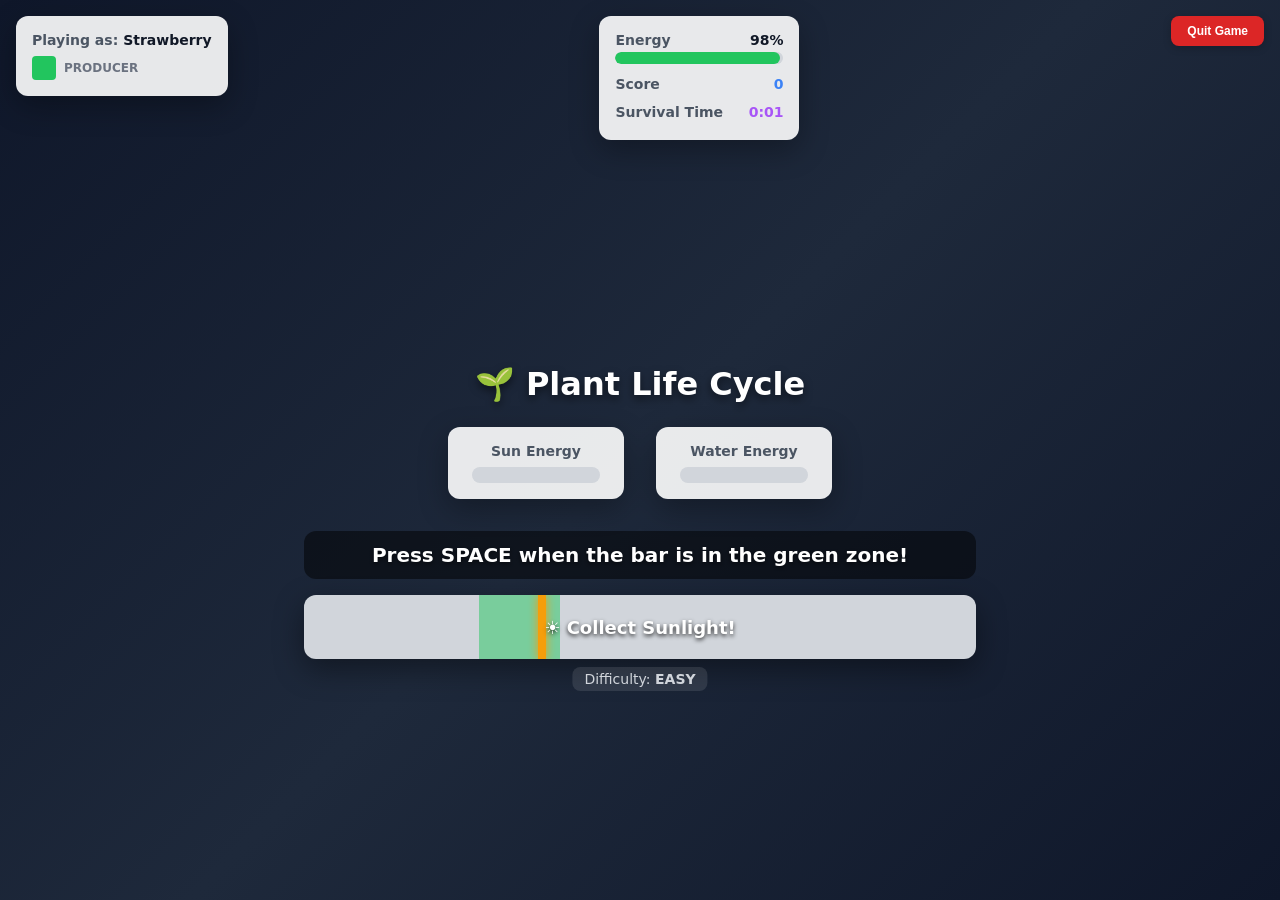
==== commit 04aea76e: "Updates" ====
--- a/game.html
+++ b/game.html
@@ -1,3365 +1,112 @@
-<html lang="en"><head>
-    <script type="module">
-import { createHotContext } from "/@vite/client";
-const hot = createHotContext("/__dummy__runtime-error-plugin");
+<!DOCTYPE html>
+<html lang="en">
+<head>
+  <meta charset="UTF-8" />
+  <meta name="viewport" content="width=device-width, initial-scale=1" />
+  <title>Ecology Survival Game - Play</title>
+  <link rel="stylesheet" href="game-styles.css" />
+</head>
+<body>
+  <!-- Animated Background -->
+  <div id="background"></div>
 
-function sendError(error) {
-  if (!(error instanceof Error)) {
-    error = new Error("(unknown runtime error)");
-  }
-  const serialized = {
-    message: error.message,
-    stack: error.stack,
-  };
-  hot.send("runtime-error-plugin:error", serialized);
-}
+  <!-- Game UI -->
+  <div id="gameUI">
+    <!-- Top Bar -->
+    <div class="top-bar">
+      <!-- Organism Info -->
+      <div class="info-card organism-info">
+        <h3>Playing as: <span id="organismName">Loading...</span></h3>
+        <div class="role-badge-container">
+          <div class="role-color" id="roleColor"></div>
+          <span id="roleLabel">PRODUCER</span>
+        </div>
+      </div>
 
-window.addEventListener("error", (evt) => {
-  sendError(evt.error);
-});
+      <!-- Stats Panel -->
+      <div class="info-card stats-panel">
+        <div class="stat-item">
+          <div class="stat-header">
+            <span class="stat-label">Energy</span>
+            <span class="stat-value" id="energyValue">100%</span>
+          </div>
+          <div class="progress-bar">
+            <div class="progress-fill" id="energyBar" style="width: 100%"></div>
+          </div>
+        </div>
+        <div class="stat-item">
+          <div class="stat-header">
+            <span class="stat-label">Score</span>
+            <span class="stat-value score" id="scoreValue">0</span>
+          </div>
+        </div>
+        <div class="stat-item">
+          <div class="stat-header">
+            <span class="stat-label">Survival Time</span>
+            <span class="stat-value time" id="timeValue">0:00</span>
+          </div>
+        </div>
+      </div>
 
-window.addEventListener("unhandledrejection", (evt) => {
-  sendError(evt.reason);
-});
-</script>
+      <!-- Quit Button -->
+      <div>
+        <button class="btn btn-quit" id="quitBtn">Quit Game</button>
+      </div>
+    </div>
 
-    <script type="module">import { injectIntoGlobalHook } from "/@react-refresh";
-injectIntoGlobalHook(window);
-window.$RefreshReg$ = () => {};
-window.$RefreshSig$ = () => (type) => type;</script>
+    <!-- Gameplay Area -->
+    <div class="gameplay-area">
+      <div class="game-title">
+        <h2 id="gameTitle">🌱 Plant Life Cycle</h2>
+        <div class="resource-bars">
+          <div class="resource-card">
+            <p class="resource-label">Sun Energy</p>
+            <div class="resource-progress">
+              <div class="resource-fill sun" id="sunBar" style="width: 0%"></div>
+            </div>
+          </div>
+          <div class="resource-card">
+            <p class="resource-label">Water Energy</p>
+            <div class="resource-progress">
+              <div class="resource-fill water" id="waterBar" style="width: 0%"></div>
+            </div>
+          </div>
+        </div>
+      </div>
 
-    <script type="module" src="/@vite/client"></script>
+      <!-- Rhythm Game Area -->
+      <div class="rhythm-container">
+        <div class="rhythm-instruction" id="instruction">Press SPACE when the bar is in the green zone!</div>
+        <div class="rhythm-track">
+          <div class="hit-zone" id="hitZone"></div>
+          <div class="rhythm-slider" id="slider"></div>
+          <div class="track-label">
+            <span id="currentAction">☀️ Collect Sunlight!</span>
+          </div>
+        </div>
+        <div class="difficulty-label">
+          Difficulty: <span id="difficultyLabel">MEDIUM</span>
+        </div>
+      </div>
+    </div>
+  </div>
 
-    <meta charset="UTF-8">
-    <meta name="viewport" content="width=device-width, initial-scale=1.0, maximum-scale=1">
-    <title>Ecology Survival Game</title>
-  <style type="text/css" data-vite-dev-id="/home/runner/workspace/node_modules/@fontsource/inter/index.css">/* inter-cyrillic-ext-400-normal */
-@font-face {
-  font-family: 'Inter';
-  font-style: normal;
-  font-display: swap;
-  font-weight: 400;
-  src: url(/@fs/home/runner/workspace/node_modules/@fontsource/inter/files/inter-cyrillic-ext-400-normal.woff2) format('woff2'), url(/@fs/home/runner/workspace/node_modules/@fontsource/inter/files/inter-cyrillic-ext-400-normal.woff) format('woff');
-  unicode-range: U+0460-052F,U+1C80-1C8A,U+20B4,U+2DE0-2DFF,U+A640-A69F,U+FE2E-FE2F;
-}
+  <!-- Game Over Screen -->
+  <div id="gameOverScreen" class="game-over hidden">
+    <div class="game-over-panel">
+      <h1>Game Over!</h1>
+      <div class="final-stats">
+        <p>Final Score: <strong id="finalScore">0</strong></p>
+        <p>Survival Time: <strong id="finalTime">0:00</strong></p>
+        <p id="finalMessage">You tried your best!</p>
+      </div>
+      <div class="game-over-actions">
+        <button class="btn btn-primary" id="restartBtn">Play Again</button>
+        <button class="btn" id="backToMenuBtn">Back to Menu</button>
+      </div>
+    </div>
+  </div>
 
-/* inter-cyrillic-400-normal */
-@font-face {
-  font-family: 'Inter';
-  font-style: normal;
-  font-display: swap;
-  font-weight: 400;
-  src: url(/@fs/home/runner/workspace/node_modules/@fontsource/inter/files/inter-cyrillic-400-normal.woff2) format('woff2'), url(/@fs/home/runner/workspace/node_modules/@fontsource/inter/files/inter-cyrillic-400-normal.woff) format('woff');
-  unicode-range: U+0301,U+0400-045F,U+0490-0491,U+04B0-04B1,U+2116;
-}
-
-/* inter-greek-ext-400-normal */
-@font-face {
-  font-family: 'Inter';
-  font-style: normal;
-  font-display: swap;
-  font-weight: 400;
-  src: url(/@fs/home/runner/workspace/node_modules/@fontsource/inter/files/inter-greek-ext-400-normal.woff2) format('woff2'), url(/@fs/home/runner/workspace/node_modules/@fontsource/inter/files/inter-greek-ext-400-normal.woff) format('woff');
-  unicode-range: U+1F00-1FFF;
-}
-
-/* inter-greek-400-normal */
-@font-face {
-  font-family: 'Inter';
-  font-style: normal;
-  font-display: swap;
-  font-weight: 400;
-  src: url(/@fs/home/runner/workspace/node_modules/@fontsource/inter/files/inter-greek-400-normal.woff2) format('woff2'), url(/@fs/home/runner/workspace/node_modules/@fontsource/inter/files/inter-greek-400-normal.woff) format('woff');
-  unicode-range: U+0370-0377,U+037A-037F,U+0384-038A,U+038C,U+038E-03A1,U+03A3-03FF;
-}
-
-/* inter-vietnamese-400-normal */
-@font-face {
-  font-family: 'Inter';
-  font-style: normal;
-  font-display: swap;
-  font-weight: 400;
-  src: url(/@fs/home/runner/workspace/node_modules/@fontsource/inter/files/inter-vietnamese-400-normal.woff2) format('woff2'), url(/@fs/home/runner/workspace/node_modules/@fontsource/inter/files/inter-vietnamese-400-normal.woff) format('woff');
-  unicode-range: U+0102-0103,U+0110-0111,U+0128-0129,U+0168-0169,U+01A0-01A1,U+01AF-01B0,U+0300-0301,U+0303-0304,U+0308-0309,U+0323,U+0329,U+1EA0-1EF9,U+20AB;
-}
-
-/* inter-latin-ext-400-normal */
-@font-face {
-  font-family: 'Inter';
-  font-style: normal;
-  font-display: swap;
-  font-weight: 400;
-  src: url(/@fs/home/runner/workspace/node_modules/@fontsource/inter/files/inter-latin-ext-400-normal.woff2) format('woff2'), url(/@fs/home/runner/workspace/node_modules/@fontsource/inter/files/inter-latin-ext-400-normal.woff) format('woff');
-  unicode-range: U+0100-02BA,U+02BD-02C5,U+02C7-02CC,U+02CE-02D7,U+02DD-02FF,U+0304,U+0308,U+0329,U+1D00-1DBF,U+1E00-1E9F,U+1EF2-1EFF,U+2020,U+20A0-20AB,U+20AD-20C0,U+2113,U+2C60-2C7F,U+A720-A7FF;
-}
-
-/* inter-latin-400-normal */
-@font-face {
-  font-family: 'Inter';
-  font-style: normal;
-  font-display: swap;
-  font-weight: 400;
-  src: url(/@fs/home/runner/workspace/node_modules/@fontsource/inter/files/inter-latin-400-normal.woff2) format('woff2'), url(/@fs/home/runner/workspace/node_modules/@fontsource/inter/files/inter-latin-400-normal.woff) format('woff');
-  unicode-range: U+0000-00FF,U+0131,U+0152-0153,U+02BB-02BC,U+02C6,U+02DA,U+02DC,U+0304,U+0308,U+0329,U+2000-206F,U+20AC,U+2122,U+2191,U+2193,U+2212,U+2215,U+FEFF,U+FFFD;
-}</style><style type="text/css" data-vite-dev-id="/home/runner/workspace/client/src/index.css">*, ::before, ::after {
-  --tw-border-spacing-x: 0;
-  --tw-border-spacing-y: 0;
-  --tw-translate-x: 0;
-  --tw-translate-y: 0;
-  --tw-rotate: 0;
-  --tw-skew-x: 0;
-  --tw-skew-y: 0;
-  --tw-scale-x: 1;
-  --tw-scale-y: 1;
-  --tw-pan-x:  ;
-  --tw-pan-y:  ;
-  --tw-pinch-zoom:  ;
-  --tw-scroll-snap-strictness: proximity;
-  --tw-gradient-from-position:  ;
-  --tw-gradient-via-position:  ;
-  --tw-gradient-to-position:  ;
-  --tw-ordinal:  ;
-  --tw-slashed-zero:  ;
-  --tw-numeric-figure:  ;
-  --tw-numeric-spacing:  ;
-  --tw-numeric-fraction:  ;
-  --tw-ring-inset:  ;
-  --tw-ring-offset-width: 0px;
-  --tw-ring-offset-color: #fff;
-  --tw-ring-color: rgb(59 130 246 / 0.5);
-  --tw-ring-offset-shadow: 0 0 #0000;
-  --tw-ring-shadow: 0 0 #0000;
-  --tw-shadow: 0 0 #0000;
-  --tw-shadow-colored: 0 0 #0000;
-  --tw-blur:  ;
-  --tw-brightness:  ;
-  --tw-contrast:  ;
-  --tw-grayscale:  ;
-  --tw-hue-rotate:  ;
-  --tw-invert:  ;
-  --tw-saturate:  ;
-  --tw-sepia:  ;
-  --tw-drop-shadow:  ;
-  --tw-backdrop-blur:  ;
-  --tw-backdrop-brightness:  ;
-  --tw-backdrop-contrast:  ;
-  --tw-backdrop-grayscale:  ;
-  --tw-backdrop-hue-rotate:  ;
-  --tw-backdrop-invert:  ;
-  --tw-backdrop-opacity:  ;
-  --tw-backdrop-saturate:  ;
-  --tw-backdrop-sepia:  ;
-  --tw-contain-size:  ;
-  --tw-contain-layout:  ;
-  --tw-contain-paint:  ;
-  --tw-contain-style:  ;
-}
-
-::backdrop {
-  --tw-border-spacing-x: 0;
-  --tw-border-spacing-y: 0;
-  --tw-translate-x: 0;
-  --tw-translate-y: 0;
-  --tw-rotate: 0;
-  --tw-skew-x: 0;
-  --tw-skew-y: 0;
-  --tw-scale-x: 1;
-  --tw-scale-y: 1;
-  --tw-pan-x:  ;
-  --tw-pan-y:  ;
-  --tw-pinch-zoom:  ;
-  --tw-scroll-snap-strictness: proximity;
-  --tw-gradient-from-position:  ;
-  --tw-gradient-via-position:  ;
-  --tw-gradient-to-position:  ;
-  --tw-ordinal:  ;
-  --tw-slashed-zero:  ;
-  --tw-numeric-figure:  ;
-  --tw-numeric-spacing:  ;
-  --tw-numeric-fraction:  ;
-  --tw-ring-inset:  ;
-  --tw-ring-offset-width: 0px;
-  --tw-ring-offset-color: #fff;
-  --tw-ring-color: rgb(59 130 246 / 0.5);
-  --tw-ring-offset-shadow: 0 0 #0000;
-  --tw-ring-shadow: 0 0 #0000;
-  --tw-shadow: 0 0 #0000;
-  --tw-shadow-colored: 0 0 #0000;
-  --tw-blur:  ;
-  --tw-brightness:  ;
-  --tw-contrast:  ;
-  --tw-grayscale:  ;
-  --tw-hue-rotate:  ;
-  --tw-invert:  ;
-  --tw-saturate:  ;
-  --tw-sepia:  ;
-  --tw-drop-shadow:  ;
-  --tw-backdrop-blur:  ;
-  --tw-backdrop-brightness:  ;
-  --tw-backdrop-contrast:  ;
-  --tw-backdrop-grayscale:  ;
-  --tw-backdrop-hue-rotate:  ;
-  --tw-backdrop-invert:  ;
-  --tw-backdrop-opacity:  ;
-  --tw-backdrop-saturate:  ;
-  --tw-backdrop-sepia:  ;
-  --tw-contain-size:  ;
-  --tw-contain-layout:  ;
-  --tw-contain-paint:  ;
-  --tw-contain-style:  ;
-}/*
-! tailwindcss v3.4.14 | MIT License | https://tailwindcss.com
-*//*
-1. Prevent padding and border from affecting element width. (https://github.com/mozdevs/cssremedy/issues/4)
-2. Allow adding a border to an element by just adding a border-width. (https://github.com/tailwindcss/tailwindcss/pull/116)
-*/
-
-*,
-::before,
-::after {
-  box-sizing: border-box; /* 1 */
-  border-width: 0; /* 2 */
-  border-style: solid; /* 2 */
-  border-color: #e5e7eb; /* 2 */
-}
-
-::before,
-::after {
-  --tw-content: '';
-}
-
-/*
-1. Use a consistent sensible line-height in all browsers.
-2. Prevent adjustments of font size after orientation changes in iOS.
-3. Use a more readable tab size.
-4. Use the user's configured `sans` font-family by default.
-5. Use the user's configured `sans` font-feature-settings by default.
-6. Use the user's configured `sans` font-variation-settings by default.
-7. Disable tap highlights on iOS
-*/
-
-html,
-:host {
-  line-height: 1.5; /* 1 */
-  -webkit-text-size-adjust: 100%; /* 2 */
-  -moz-tab-size: 4; /* 3 */
-  -o-tab-size: 4;
-     tab-size: 4; /* 3 */
-  font-family: ui-sans-serif, system-ui, sans-serif, "Apple Color Emoji", "Segoe UI Emoji", "Segoe UI Symbol", "Noto Color Emoji"; /* 4 */
-  font-feature-settings: normal; /* 5 */
-  font-variation-settings: normal; /* 6 */
-  -webkit-tap-highlight-color: transparent; /* 7 */
-}
-
-/*
-1. Remove the margin in all browsers.
-2. Inherit line-height from `html` so users can set them as a class directly on the `html` element.
-*/
-
-body {
-  margin: 0; /* 1 */
-  line-height: inherit; /* 2 */
-}
-
-/*
-1. Add the correct height in Firefox.
-2. Correct the inheritance of border color in Firefox. (https://bugzilla.mozilla.org/show_bug.cgi?id=190655)
-3. Ensure horizontal rules are visible by default.
-*/
-
-hr {
-  height: 0; /* 1 */
-  color: inherit; /* 2 */
-  border-top-width: 1px; /* 3 */
-}
-
-/*
-Add the correct text decoration in Chrome, Edge, and Safari.
-*/
-
-abbr:where([title]) {
-  -webkit-text-decoration: underline dotted;
-          text-decoration: underline dotted;
-}
-
-/*
-Remove the default font size and weight for headings.
-*/
-
-h1,
-h2,
-h3,
-h4,
-h5,
-h6 {
-  font-size: inherit;
-  font-weight: inherit;
-}
-
-/*
-Reset links to optimize for opt-in styling instead of opt-out.
-*/
-
-a {
-  color: inherit;
-  text-decoration: inherit;
-}
-
-/*
-Add the correct font weight in Edge and Safari.
-*/
-
-b,
-strong {
-  font-weight: bolder;
-}
-
-/*
-1. Use the user's configured `mono` font-family by default.
-2. Use the user's configured `mono` font-feature-settings by default.
-3. Use the user's configured `mono` font-variation-settings by default.
-4. Correct the odd `em` font sizing in all browsers.
-*/
-
-code,
-kbd,
-samp,
-pre {
-  font-family: ui-monospace, SFMono-Regular, Menlo, Monaco, Consolas, "Liberation Mono", "Courier New", monospace; /* 1 */
-  font-feature-settings: normal; /* 2 */
-  font-variation-settings: normal; /* 3 */
-  font-size: 1em; /* 4 */
-}
-
-/*
-Add the correct font size in all browsers.
-*/
-
-small {
-  font-size: 80%;
-}
-
-/*
-Prevent `sub` and `sup` elements from affecting the line height in all browsers.
-*/
-
-sub,
-sup {
-  font-size: 75%;
-  line-height: 0;
-  position: relative;
-  vertical-align: baseline;
-}
-
-sub {
-  bottom: -0.25em;
-}
-
-sup {
-  top: -0.5em;
-}
-
-/*
-1. Remove text indentation from table contents in Chrome and Safari. (https://bugs.chromium.org/p/chromium/issues/detail?id=999088, https://bugs.webkit.org/show_bug.cgi?id=201297)
-2. Correct table border color inheritance in all Chrome and Safari. (https://bugs.chromium.org/p/chromium/issues/detail?id=935729, https://bugs.webkit.org/show_bug.cgi?id=195016)
-3. Remove gaps between table borders by default.
-*/
-
-table {
-  text-indent: 0; /* 1 */
-  border-color: inherit; /* 2 */
-  border-collapse: collapse; /* 3 */
-}
-
-/*
-1. Change the font styles in all browsers.
-2. Remove the margin in Firefox and Safari.
-3. Remove default padding in all browsers.
-*/
-
-button,
-input,
-optgroup,
-select,
-textarea {
-  font-family: inherit; /* 1 */
-  font-feature-settings: inherit; /* 1 */
-  font-variation-settings: inherit; /* 1 */
-  font-size: 100%; /* 1 */
-  font-weight: inherit; /* 1 */
-  line-height: inherit; /* 1 */
-  letter-spacing: inherit; /* 1 */
-  color: inherit; /* 1 */
-  margin: 0; /* 2 */
-  padding: 0; /* 3 */
-}
-
-/*
-Remove the inheritance of text transform in Edge and Firefox.
-*/
-
-button,
-select {
-  text-transform: none;
-}
-
-/*
-1. Correct the inability to style clickable types in iOS and Safari.
-2. Remove default button styles.
-*/
-
-button,
-input:where([type='button']),
-input:where([type='reset']),
-input:where([type='submit']) {
-  -webkit-appearance: button; /* 1 */
-  background-color: transparent; /* 2 */
-  background-image: none; /* 2 */
-}
-
-/*
-Use the modern Firefox focus style for all focusable elements.
-*/
-
-:-moz-focusring {
-  outline: auto;
-}
-
-/*
-Remove the additional `:invalid` styles in Firefox. (https://github.com/mozilla/gecko-dev/blob/2f9eacd9d3d995c937b4251a5557d95d494c9be1/layout/style/res/forms.css#L728-L737)
-*/
-
-:-moz-ui-invalid {
-  box-shadow: none;
-}
-
-/*
-Add the correct vertical alignment in Chrome and Firefox.
-*/
-
-progress {
-  vertical-align: baseline;
-}
-
-/*
-Correct the cursor style of increment and decrement buttons in Safari.
-*/
-
-::-webkit-inner-spin-button,
-::-webkit-outer-spin-button {
-  height: auto;
-}
-
-/*
-1. Correct the odd appearance in Chrome and Safari.
-2. Correct the outline style in Safari.
-*/
-
-[type='search'] {
-  -webkit-appearance: textfield; /* 1 */
-  outline-offset: -2px; /* 2 */
-}
-
-/*
-Remove the inner padding in Chrome and Safari on macOS.
-*/
-
-::-webkit-search-decoration {
-  -webkit-appearance: none;
-}
-
-/*
-1. Correct the inability to style clickable types in iOS and Safari.
-2. Change font properties to `inherit` in Safari.
-*/
-
-::-webkit-file-upload-button {
-  -webkit-appearance: button; /* 1 */
-  font: inherit; /* 2 */
-}
-
-/*
-Add the correct display in Chrome and Safari.
-*/
-
-summary {
-  display: list-item;
-}
-
-/*
-Removes the default spacing and border for appropriate elements.
-*/
-
-blockquote,
-dl,
-dd,
-h1,
-h2,
-h3,
-h4,
-h5,
-h6,
-hr,
-figure,
-p,
-pre {
-  margin: 0;
-}
-
-fieldset {
-  margin: 0;
-  padding: 0;
-}
-
-legend {
-  padding: 0;
-}
-
-ol,
-ul,
-menu {
-  list-style: none;
-  margin: 0;
-  padding: 0;
-}
-
-/*
-Reset default styling for dialogs.
-*/
-dialog {
-  padding: 0;
-}
-
-/*
-Prevent resizing textareas horizontally by default.
-*/
-
-textarea {
-  resize: vertical;
-}
-
-/*
-1. Reset the default placeholder opacity in Firefox. (https://github.com/tailwindlabs/tailwindcss/issues/3300)
-2. Set the default placeholder color to the user's configured gray 400 color.
-*/
-
-input::-moz-placeholder, textarea::-moz-placeholder {
-  opacity: 1; /* 1 */
-  color: #9ca3af; /* 2 */
-}
-
-input::placeholder,
-textarea::placeholder {
-  opacity: 1; /* 1 */
-  color: #9ca3af; /* 2 */
-}
-
-/*
-Set the default cursor for buttons.
-*/
-
-button,
-[role="button"] {
-  cursor: pointer;
-}
-
-/*
-Make sure disabled buttons don't get the pointer cursor.
-*/
-:disabled {
-  cursor: default;
-}
-
-/*
-1. Make replaced elements `display: block` by default. (https://github.com/mozdevs/cssremedy/issues/14)
-2. Add `vertical-align: middle` to align replaced elements more sensibly by default. (https://github.com/jensimmons/cssremedy/issues/14#issuecomment-634934210)
-   This can trigger a poorly considered lint error in some tools but is included by design.
-*/
-
-img,
-svg,
-video,
-canvas,
-audio,
-iframe,
-embed,
-object {
-  display: block; /* 1 */
-  vertical-align: middle; /* 2 */
-}
-
-/*
-Constrain images and videos to the parent width and preserve their intrinsic aspect ratio. (https://github.com/mozdevs/cssremedy/issues/14)
-*/
-
-img,
-video {
-  max-width: 100%;
-  height: auto;
-}
-
-/* Make elements with the HTML hidden attribute stay hidden by default */
-[hidden]:where(:not([hidden="until-found"])) {
-  display: none;
-}
-  * {
-  border-color: hsl(var(--border));
-}
-
-  body {
-  background-color: hsl(var(--background));
-  font-family: ui-sans-serif, system-ui, sans-serif, "Apple Color Emoji", "Segoe UI Emoji", "Segoe UI Symbol", "Noto Color Emoji";
-  color: hsl(var(--foreground));
-  -webkit-font-smoothing: antialiased;
-  -moz-osx-font-smoothing: grayscale;
-    margin: 0;
-    padding: 0;
-    overflow: hidden;
-    width: 100vw;
-    height: 100vh;
-}
-.sr-only {
-  position: absolute;
-  width: 1px;
-  height: 1px;
-  padding: 0;
-  margin: -1px;
-  overflow: hidden;
-  clip: rect(0, 0, 0, 0);
-  white-space: nowrap;
-  border-width: 0;
-}
-.pointer-events-none {
-  pointer-events: none;
-}
-.pointer-events-auto {
-  pointer-events: auto;
-}
-.visible {
-  visibility: visible;
-}
-.invisible {
-  visibility: hidden;
-}
-.fixed {
-  position: fixed;
-}
-.absolute {
-  position: absolute;
-}
-.relative {
-  position: relative;
-}
-.inset-0 {
-  inset: 0px;
-}
-.inset-x-0 {
-  left: 0px;
-  right: 0px;
-}
-.inset-y-0 {
-  top: 0px;
-  bottom: 0px;
-}
-.-bottom-12 {
-  bottom: -3rem;
-}
-.-left-12 {
-  left: -3rem;
-}
-.-right-12 {
-  right: -3rem;
-}
-.-top-12 {
-  top: -3rem;
-}
-.bottom-0 {
-  bottom: 0px;
-}
-.bottom-4 {
-  bottom: 1rem;
-}
-.left-0 {
-  left: 0px;
-}
-.left-1 {
-  left: 0.25rem;
-}
-.left-1\/2 {
-  left: 50%;
-}
-.left-2 {
-  left: 0.5rem;
-}
-.left-4 {
-  left: 1rem;
-}
-.left-\[50\%\] {
-  left: 50%;
-}
-.right-0 {
-  right: 0px;
-}
-.right-1 {
-  right: 0.25rem;
-}
-.right-2 {
-  right: 0.5rem;
-}
-.right-3 {
-  right: 0.75rem;
-}
-.right-4 {
-  right: 1rem;
-}
-.top-0 {
-  top: 0px;
-}
-.top-1\.5 {
-  top: 0.375rem;
-}
-.top-1\/2 {
-  top: 50%;
-}
-.top-3\.5 {
-  top: 0.875rem;
-}
-.top-4 {
-  top: 1rem;
-}
-.top-\[1px\] {
-  top: 1px;
-}
-.top-\[50\%\] {
-  top: 50%;
-}
-.top-\[60\%\] {
-  top: 60%;
-}
-.top-full {
-  top: 100%;
-}
-.z-10 {
-  z-index: 10;
-}
-.z-20 {
-  z-index: 20;
-}
-.z-50 {
-  z-index: 50;
-}
-.z-\[1\] {
-  z-index: 1;
-}
-.-mx-1 {
-  margin-left: -0.25rem;
-  margin-right: -0.25rem;
-}
-.mx-2 {
-  margin-left: 0.5rem;
-  margin-right: 0.5rem;
-}
-.mx-3\.5 {
-  margin-left: 0.875rem;
-  margin-right: 0.875rem;
-}
-.mx-4 {
-  margin-left: 1rem;
-  margin-right: 1rem;
-}
-.mx-auto {
-  margin-left: auto;
-  margin-right: auto;
-}
-.my-0\.5 {
-  margin-top: 0.125rem;
-  margin-bottom: 0.125rem;
-}
-.my-1 {
-  margin-top: 0.25rem;
-  margin-bottom: 0.25rem;
-}
-.-ml-4 {
-  margin-left: -1rem;
-}
-.-mt-4 {
-  margin-top: -1rem;
-}
-.mb-1 {
-  margin-bottom: 0.25rem;
-}
-.mb-2 {
-  margin-bottom: 0.5rem;
-}
-.mb-3 {
-  margin-bottom: 0.75rem;
-}
-.mb-4 {
-  margin-bottom: 1rem;
-}
-.mb-6 {
-  margin-bottom: 1.5rem;
-}
-.mb-8 {
-  margin-bottom: 2rem;
-}
-.ml-1 {
-  margin-left: 0.25rem;
-}
-.ml-auto {
-  margin-left: auto;
-}
-.mr-2 {
-  margin-right: 0.5rem;
-}
-.mt-1\.5 {
-  margin-top: 0.375rem;
-}
-.mt-2 {
-  margin-top: 0.5rem;
-}
-.mt-24 {
-  margin-top: 6rem;
-}
-.mt-4 {
-  margin-top: 1rem;
-}
-.mt-auto {
-  margin-top: auto;
-}
-.block {
-  display: block;
-}
-.inline-block {
-  display: inline-block;
-}
-.flex {
-  display: flex;
-}
-.inline-flex {
-  display: inline-flex;
-}
-.table {
-  display: table;
-}
-.grid {
-  display: grid;
-}
-.hidden {
-  display: none;
-}
-.aspect-square {
-  aspect-ratio: 1 / 1;
-}
-.aspect-video {
-  aspect-ratio: 16 / 9;
-}
-.size-4 {
-  width: 1rem;
-  height: 1rem;
-}
-.h-1\.5 {
-  height: 0.375rem;
-}
-.h-10 {
-  height: 2.5rem;
-}
-.h-12 {
-  height: 3rem;
-}
-.h-16 {
-  height: 4rem;
-}
-.h-2 {
-  height: 0.5rem;
-}
-.h-2\.5 {
-  height: 0.625rem;
-}
-.h-24 {
-  height: 6rem;
-}
-.h-3 {
-  height: 0.75rem;
-}
-.h-3\.5 {
-  height: 0.875rem;
-}
-.h-32 {
-  height: 8rem;
-}
-.h-4 {
-  height: 1rem;
-}
-.h-5 {
-  height: 1.25rem;
-}
-.h-6 {
-  height: 1.5rem;
-}
-.h-7 {
-  height: 1.75rem;
-}
-.h-8 {
-  height: 2rem;
-}
-.h-9 {
-  height: 2.25rem;
-}
-.h-\[1px\] {
-  height: 1px;
-}
-.h-\[var\(--radix-navigation-menu-viewport-height\)\] {
-  height: var(--radix-navigation-menu-viewport-height);
-}
-.h-\[var\(--radix-select-trigger-height\)\] {
-  height: var(--radix-select-trigger-height);
-}
-.h-auto {
-  height: auto;
-}
-.h-full {
-  height: 100%;
-}
-.h-px {
-  height: 1px;
-}
-.h-svh {
-  height: 100svh;
-}
-.max-h-96 {
-  max-height: 24rem;
-}
-.max-h-\[300px\] {
-  max-height: 300px;
-}
-.max-h-\[var\(--radix-dropdown-menu-content-available-height\)\] {
-  max-height: var(--radix-dropdown-menu-content-available-height);
-}
-.min-h-0 {
-  min-height: 0px;
-}
-.min-h-\[60px\] {
-  min-height: 60px;
-}
-.min-h-screen {
-  min-height: 100vh;
-}
-.min-h-svh {
-  min-height: 100svh;
-}
-.w-0 {
-  width: 0px;
-}
-.w-1 {
-  width: 0.25rem;
-}
-.w-10 {
-  width: 2.5rem;
-}
-.w-2 {
-  width: 0.5rem;
-}
-.w-2\.5 {
-  width: 0.625rem;
-}
-.w-24 {
-  width: 6rem;
-}
-.w-3 {
-  width: 0.75rem;
-}
-.w-3\.5 {
-  width: 0.875rem;
-}
-.w-3\/4 {
-  width: 75%;
-}
-.w-32 {
-  width: 8rem;
-}
-.w-4 {
-  width: 1rem;
-}
-.w-5 {
-  width: 1.25rem;
-}
-.w-6 {
-  width: 1.5rem;
-}
-.w-64 {
-  width: 16rem;
-}
-.w-7 {
-  width: 1.75rem;
-}
-.w-72 {
-  width: 18rem;
-}
-.w-8 {
-  width: 2rem;
-}
-.w-9 {
-  width: 2.25rem;
-}
-.w-\[--sidebar-width\] {
-  width: var(--sidebar-width);
-}
-.w-\[100px\] {
-  width: 100px;
-}
-.w-\[1px\] {
-  width: 1px;
-}
-.w-auto {
-  width: auto;
-}
-.w-full {
-  width: 100%;
-}
-.w-max {
-  width: -moz-max-content;
-  width: max-content;
-}
-.w-px {
-  width: 1px;
-}
-.min-w-0 {
-  min-width: 0px;
-}
-.min-w-10 {
-  min-width: 2.5rem;
-}
-.min-w-5 {
-  min-width: 1.25rem;
-}
-.min-w-8 {
-  min-width: 2rem;
-}
-.min-w-9 {
-  min-width: 2.25rem;
-}
-.min-w-\[12rem\] {
-  min-width: 12rem;
-}
-.min-w-\[200px\] {
-  min-width: 200px;
-}
-.min-w-\[8rem\] {
-  min-width: 8rem;
-}
-.min-w-\[var\(--radix-select-trigger-width\)\] {
-  min-width: var(--radix-select-trigger-width);
-}
-.max-w-2xl {
-  max-width: 42rem;
-}
-.max-w-6xl {
-  max-width: 72rem;
-}
-.max-w-\[--skeleton-width\] {
-  max-width: var(--skeleton-width);
-}
-.max-w-lg {
-  max-width: 32rem;
-}
-.max-w-max {
-  max-width: -moz-max-content;
-  max-width: max-content;
-}
-.max-w-md {
-  max-width: 28rem;
-}
-.max-w-xs {
-  max-width: 20rem;
-}
-.flex-1 {
-  flex: 1 1 0%;
-}
-.shrink-0 {
-  flex-shrink: 0;
-}
-.grow {
-  flex-grow: 1;
-}
-.grow-0 {
-  flex-grow: 0;
-}
-.basis-full {
-  flex-basis: 100%;
-}
-.caption-bottom {
-  caption-side: bottom;
-}
-.border-collapse {
-  border-collapse: collapse;
-}
-.-translate-x-1\/2 {
-  --tw-translate-x: -50%;
-  transform: translate(var(--tw-translate-x), var(--tw-translate-y)) rotate(var(--tw-rotate)) skewX(var(--tw-skew-x)) skewY(var(--tw-skew-y)) scaleX(var(--tw-scale-x)) scaleY(var(--tw-scale-y));
-}
-.-translate-x-px {
-  --tw-translate-x: -1px;
-  transform: translate(var(--tw-translate-x), var(--tw-translate-y)) rotate(var(--tw-rotate)) skewX(var(--tw-skew-x)) skewY(var(--tw-skew-y)) scaleX(var(--tw-scale-x)) scaleY(var(--tw-scale-y));
-}
-.-translate-y-1\/2 {
-  --tw-translate-y: -50%;
-  transform: translate(var(--tw-translate-x), var(--tw-translate-y)) rotate(var(--tw-rotate)) skewX(var(--tw-skew-x)) skewY(var(--tw-skew-y)) scaleX(var(--tw-scale-x)) scaleY(var(--tw-scale-y));
-}
-.translate-x-\[-50\%\] {
-  --tw-translate-x: -50%;
-  transform: translate(var(--tw-translate-x), var(--tw-translate-y)) rotate(var(--tw-rotate)) skewX(var(--tw-skew-x)) skewY(var(--tw-skew-y)) scaleX(var(--tw-scale-x)) scaleY(var(--tw-scale-y));
-}
-.translate-x-px {
-  --tw-translate-x: 1px;
-  transform: translate(var(--tw-translate-x), var(--tw-translate-y)) rotate(var(--tw-rotate)) skewX(var(--tw-skew-x)) skewY(var(--tw-skew-y)) scaleX(var(--tw-scale-x)) scaleY(var(--tw-scale-y));
-}
-.translate-y-\[-50\%\] {
-  --tw-translate-y: -50%;
-  transform: translate(var(--tw-translate-x), var(--tw-translate-y)) rotate(var(--tw-rotate)) skewX(var(--tw-skew-x)) skewY(var(--tw-skew-y)) scaleX(var(--tw-scale-x)) scaleY(var(--tw-scale-y));
-}
-.rotate-45 {
-  --tw-rotate: 45deg;
-  transform: translate(var(--tw-translate-x), var(--tw-translate-y)) rotate(var(--tw-rotate)) skewX(var(--tw-skew-x)) skewY(var(--tw-skew-y)) scaleX(var(--tw-scale-x)) scaleY(var(--tw-scale-y));
-}
-.rotate-90 {
-  --tw-rotate: 90deg;
-  transform: translate(var(--tw-translate-x), var(--tw-translate-y)) rotate(var(--tw-rotate)) skewX(var(--tw-skew-x)) skewY(var(--tw-skew-y)) scaleX(var(--tw-scale-x)) scaleY(var(--tw-scale-y));
-}
-.transform {
-  transform: translate(var(--tw-translate-x), var(--tw-translate-y)) rotate(var(--tw-rotate)) skewX(var(--tw-skew-x)) skewY(var(--tw-skew-y)) scaleX(var(--tw-scale-x)) scaleY(var(--tw-scale-y));
-}
-@keyframes pulse {
-
-  50% {
-    opacity: .5;
-  }
-}
-.animate-pulse {
-  animation: pulse 2s cubic-bezier(0.4, 0, 0.6, 1) infinite;
-}
-.cursor-default {
-  cursor: default;
-}
-.cursor-pointer {
-  cursor: pointer;
-}
-.touch-none {
-  touch-action: none;
-}
-.select-none {
-  -webkit-user-select: none;
-     -moz-user-select: none;
-          user-select: none;
-}
-.list-none {
-  list-style-type: none;
-}
-.grid-cols-2 {
-  grid-template-columns: repeat(2, minmax(0, 1fr));
-}
-.flex-row {
-  flex-direction: row;
-}
-.flex-col {
-  flex-direction: column;
-}
-.flex-col-reverse {
-  flex-direction: column-reverse;
-}
-.flex-wrap {
-  flex-wrap: wrap;
-}
-.items-start {
-  align-items: flex-start;
-}
-.items-end {
-  align-items: flex-end;
-}
-.items-center {
-  align-items: center;
-}
-.items-stretch {
-  align-items: stretch;
-}
-.justify-center {
-  justify-content: center;
-}
-.justify-between {
-  justify-content: space-between;
-}
-.gap-1 {
-  gap: 0.25rem;
-}
-.gap-1\.5 {
-  gap: 0.375rem;
-}
-.gap-2 {
-  gap: 0.5rem;
-}
-.gap-4 {
-  gap: 1rem;
-}
-.gap-6 {
-  gap: 1.5rem;
-}
-.gap-8 {
-  gap: 2rem;
-}
-.space-x-1 > :not([hidden]) ~ :not([hidden]) {
-  --tw-space-x-reverse: 0;
-  margin-right: calc(0.25rem * var(--tw-space-x-reverse));
-  margin-left: calc(0.25rem * calc(1 - var(--tw-space-x-reverse)));
-}
-.space-y-1 > :not([hidden]) ~ :not([hidden]) {
-  --tw-space-y-reverse: 0;
-  margin-top: calc(0.25rem * calc(1 - var(--tw-space-y-reverse)));
-  margin-bottom: calc(0.25rem * var(--tw-space-y-reverse));
-}
-.space-y-1\.5 > :not([hidden]) ~ :not([hidden]) {
-  --tw-space-y-reverse: 0;
-  margin-top: calc(0.375rem * calc(1 - var(--tw-space-y-reverse)));
-  margin-bottom: calc(0.375rem * var(--tw-space-y-reverse));
-}
-.space-y-2 > :not([hidden]) ~ :not([hidden]) {
-  --tw-space-y-reverse: 0;
-  margin-top: calc(0.5rem * calc(1 - var(--tw-space-y-reverse)));
-  margin-bottom: calc(0.5rem * var(--tw-space-y-reverse));
-}
-.space-y-3 > :not([hidden]) ~ :not([hidden]) {
-  --tw-space-y-reverse: 0;
-  margin-top: calc(0.75rem * calc(1 - var(--tw-space-y-reverse)));
-  margin-bottom: calc(0.75rem * var(--tw-space-y-reverse));
-}
-.space-y-4 > :not([hidden]) ~ :not([hidden]) {
-  --tw-space-y-reverse: 0;
-  margin-top: calc(1rem * calc(1 - var(--tw-space-y-reverse)));
-  margin-bottom: calc(1rem * var(--tw-space-y-reverse));
-}
-.overflow-auto {
-  overflow: auto;
-}
-.overflow-hidden {
-  overflow: hidden;
-}
-.overflow-y-auto {
-  overflow-y: auto;
-}
-.overflow-x-hidden {
-  overflow-x: hidden;
-}
-.whitespace-nowrap {
-  white-space: nowrap;
-}
-.break-words {
-  overflow-wrap: break-word;
-}
-.rounded {
-  border-radius: 0.25rem;
-}
-.rounded-\[2px\] {
-  border-radius: 2px;
-}
-.rounded-\[inherit\] {
-  border-radius: inherit;
-}
-.rounded-full {
-  border-radius: 9999px;
-}
-.rounded-lg {
-  border-radius: var(--radius);
-}
-.rounded-md {
-  border-radius: calc(var(--radius) - 2px);
-}
-.rounded-sm {
-  border-radius: calc(var(--radius) - 4px);
-}
-.rounded-xl {
-  border-radius: 0.75rem;
-}
-.rounded-t-\[10px\] {
-  border-top-left-radius: 10px;
-  border-top-right-radius: 10px;
-}
-.rounded-tl-sm {
-  border-top-left-radius: calc(var(--radius) - 4px);
-}
-.border {
-  border-width: 1px;
-}
-.border-2 {
-  border-width: 2px;
-}
-.border-\[1\.5px\] {
-  border-width: 1.5px;
-}
-.border-y {
-  border-top-width: 1px;
-  border-bottom-width: 1px;
-}
-.border-b {
-  border-bottom-width: 1px;
-}
-.border-l {
-  border-left-width: 1px;
-}
-.border-r {
-  border-right-width: 1px;
-}
-.border-t {
-  border-top-width: 1px;
-}
-.border-dashed {
-  border-style: dashed;
-}
-.border-\[--color-border\] {
-  border-color: var(--color-border);
-}
-.border-border\/50 {
-  border-color: hsl(var(--border) / 0.5);
-}
-.border-destructive\/50 {
-  border-color: hsl(var(--destructive) / 0.5);
-}
-.border-input {
-  border-color: hsl(var(--input));
-}
-.border-primary {
-  border-color: hsl(var(--primary));
-}
-.border-primary\/50 {
-  border-color: hsl(var(--primary) / 0.5);
-}
-.border-sidebar-border {
-  border-color: hsl(var(--sidebar-border));
-}
-.border-transparent {
-  border-color: transparent;
-}
-.border-l-transparent {
-  border-left-color: transparent;
-}
-.border-t-transparent {
-  border-top-color: transparent;
-}
-.bg-\[--color-bg\] {
-  background-color: var(--color-bg);
-}
-.bg-accent {
-  background-color: hsl(var(--accent));
-}
-.bg-amber-600\/80 {
-  background-color: rgb(217 119 6 / 0.8);
-}
-.bg-background {
-  background-color: hsl(var(--background));
-}
-.bg-background\/80 {
-  background-color: hsl(var(--background) / 0.8);
-}
-.bg-black\/30 {
-  background-color: rgb(0 0 0 / 0.3);
-}
-.bg-black\/80 {
-  background-color: rgb(0 0 0 / 0.8);
-}
-.bg-blue-100 {
-  --tw-bg-opacity: 1;
-  background-color: rgb(219 234 254 / var(--tw-bg-opacity));
-}
-.bg-blue-500 {
-  --tw-bg-opacity: 1;
-  background-color: rgb(59 130 246 / var(--tw-bg-opacity));
-}
-.bg-blue-600\/80 {
-  background-color: rgb(37 99 235 / 0.8);
-}
-.bg-border {
-  background-color: hsl(var(--border));
-}
-.bg-card {
-  background-color: hsl(var(--card));
-}
-.bg-destructive {
-  background-color: hsl(var(--destructive));
-}
-.bg-foreground {
-  background-color: hsl(var(--foreground));
-}
-.bg-gray-100 {
-  --tw-bg-opacity: 1;
-  background-color: rgb(243 244 246 / var(--tw-bg-opacity));
-}
-.bg-gray-300 {
-  --tw-bg-opacity: 1;
-  background-color: rgb(209 213 219 / var(--tw-bg-opacity));
-}
-.bg-gray-50 {
-  --tw-bg-opacity: 1;
-  background-color: rgb(249 250 251 / var(--tw-bg-opacity));
-}
-.bg-green-500 {
-  --tw-bg-opacity: 1;
-  background-color: rgb(34 197 94 / var(--tw-bg-opacity));
-}
-.bg-green-600 {
-  --tw-bg-opacity: 1;
-  background-color: rgb(22 163 74 / var(--tw-bg-opacity));
-}
-.bg-green-600\/80 {
-  background-color: rgb(22 163 74 / 0.8);
-}
-.bg-muted {
-  background-color: hsl(var(--muted));
-}
-.bg-muted\/50 {
-  background-color: hsl(var(--muted) / 0.5);
-}
-.bg-orange-100 {
-  --tw-bg-opacity: 1;
-  background-color: rgb(255 237 213 / var(--tw-bg-opacity));
-}
-.bg-pink-100 {
-  --tw-bg-opacity: 1;
-  background-color: rgb(252 231 243 / var(--tw-bg-opacity));
-}
-.bg-pink-500 {
-  --tw-bg-opacity: 1;
-  background-color: rgb(236 72 153 / var(--tw-bg-opacity));
-}
-.bg-pink-600\/80 {
-  background-color: rgb(219 39 119 / 0.8);
-}
-.bg-popover {
-  background-color: hsl(var(--popover));
-}
-.bg-primary {
-  background-color: hsl(var(--primary));
-}
-.bg-primary\/10 {
-  background-color: hsl(var(--primary) / 0.1);
-}
-.bg-primary\/20 {
-  background-color: hsl(var(--primary) / 0.2);
-}
-.bg-purple-100 {
-  --tw-bg-opacity: 1;
-  background-color: rgb(243 232 255 / var(--tw-bg-opacity));
-}
-.bg-purple-600 {
-  --tw-bg-opacity: 1;
-  background-color: rgb(147 51 234 / var(--tw-bg-opacity));
-}
-.bg-purple-600\/80 {
-  background-color: rgb(147 51 234 / 0.8);
-}
-.bg-red-500 {
-  --tw-bg-opacity: 1;
-  background-color: rgb(239 68 68 / var(--tw-bg-opacity));
-}
-.bg-red-600 {
-  --tw-bg-opacity: 1;
-  background-color: rgb(220 38 38 / var(--tw-bg-opacity));
-}
-.bg-secondary {
-  background-color: hsl(var(--secondary));
-}
-.bg-sidebar {
-  background-color: hsl(var(--sidebar-background));
-}
-.bg-sidebar-border {
-  background-color: hsl(var(--sidebar-border));
-}
-.bg-transparent {
-  background-color: transparent;
-}
-.bg-white {
-  --tw-bg-opacity: 1;
-  background-color: rgb(255 255 255 / var(--tw-bg-opacity));
-}
-.bg-white\/80 {
-  background-color: rgb(255 255 255 / 0.8);
-}
-.bg-white\/90 {
-  background-color: rgb(255 255 255 / 0.9);
-}
-.bg-yellow-100 {
-  --tw-bg-opacity: 1;
-  background-color: rgb(254 249 195 / var(--tw-bg-opacity));
-}
-.bg-yellow-500 {
-  --tw-bg-opacity: 1;
-  background-color: rgb(234 179 8 / var(--tw-bg-opacity));
-}
-.bg-yellow-600\/80 {
-  background-color: rgb(202 138 4 / 0.8);
-}
-.fill-current {
-  fill: currentColor;
-}
-.fill-primary {
-  fill: hsl(var(--primary));
-}
-.object-cover {
-  -o-object-fit: cover;
-     object-fit: cover;
-}
-.p-0 {
-  padding: 0px;
-}
-.p-1 {
-  padding: 0.25rem;
-}
-.p-2 {
-  padding: 0.5rem;
-}
-.p-3 {
-  padding: 0.75rem;
-}
-.p-4 {
-  padding: 1rem;
-}
-.p-6 {
-  padding: 1.5rem;
-}
-.p-8 {
-  padding: 2rem;
-}
-.p-\[1px\] {
-  padding: 1px;
-}
-.px-1 {
-  padding-left: 0.25rem;
-  padding-right: 0.25rem;
-}
-.px-1\.5 {
-  padding-left: 0.375rem;
-  padding-right: 0.375rem;
-}
-.px-2 {
-  padding-left: 0.5rem;
-  padding-right: 0.5rem;
-}
-.px-2\.5 {
-  padding-left: 0.625rem;
-  padding-right: 0.625rem;
-}
-.px-3 {
-  padding-left: 0.75rem;
-  padding-right: 0.75rem;
-}
-.px-4 {
-  padding-left: 1rem;
-  padding-right: 1rem;
-}
-.px-6 {
-  padding-left: 1.5rem;
-  padding-right: 1.5rem;
-}
-.px-8 {
-  padding-left: 2rem;
-  padding-right: 2rem;
-}
-.py-0\.5 {
-  padding-top: 0.125rem;
-  padding-bottom: 0.125rem;
-}
-.py-1 {
-  padding-top: 0.25rem;
-  padding-bottom: 0.25rem;
-}
-.py-1\.5 {
-  padding-top: 0.375rem;
-  padding-bottom: 0.375rem;
-}
-.py-2 {
-  padding-top: 0.5rem;
-  padding-bottom: 0.5rem;
-}
-.py-3 {
-  padding-top: 0.75rem;
-  padding-bottom: 0.75rem;
-}
-.py-4 {
-  padding-top: 1rem;
-  padding-bottom: 1rem;
-}
-.py-6 {
-  padding-top: 1.5rem;
-  padding-bottom: 1.5rem;
-}
-.pb-3 {
-  padding-bottom: 0.75rem;
-}
-.pb-4 {
-  padding-bottom: 1rem;
-}
-.pl-2 {
-  padding-left: 0.5rem;
-}
-.pl-2\.5 {
-  padding-left: 0.625rem;
-}
-.pl-4 {
-  padding-left: 1rem;
-}
-.pl-8 {
-  padding-left: 2rem;
-}
-.pr-2 {
-  padding-right: 0.5rem;
-}
-.pr-2\.5 {
-  padding-right: 0.625rem;
-}
-.pr-8 {
-  padding-right: 2rem;
-}
-.pt-0 {
-  padding-top: 0px;
-}
-.pt-1 {
-  padding-top: 0.25rem;
-}
-.pt-3 {
-  padding-top: 0.75rem;
-}
-.pt-4 {
-  padding-top: 1rem;
-}
-.pt-6 {
-  padding-top: 1.5rem;
-}
-.text-left {
-  text-align: left;
-}
-.text-center {
-  text-align: center;
-}
-.align-middle {
-  vertical-align: middle;
-}
-.font-mono {
-  font-family: ui-monospace, SFMono-Regular, Menlo, Monaco, Consolas, "Liberation Mono", "Courier New", monospace;
-}
-.text-2xl {
-  font-size: 1.5rem;
-  line-height: 2rem;
-}
-.text-3xl {
-  font-size: 1.875rem;
-  line-height: 2.25rem;
-}
-.text-4xl {
-  font-size: 2.25rem;
-  line-height: 2.5rem;
-}
-.text-5xl {
-  font-size: 3rem;
-  line-height: 1;
-}
-.text-\[0\.8rem\] {
-  font-size: 0.8rem;
-}
-.text-base {
-  font-size: 1rem;
-  line-height: 1.5rem;
-}
-.text-lg {
-  font-size: 1.125rem;
-  line-height: 1.75rem;
-}
-.text-sm {
-  font-size: 0.875rem;
-  line-height: 1.25rem;
-}
-.text-xl {
-  font-size: 1.25rem;
-  line-height: 1.75rem;
-}
-.text-xs {
-  font-size: 0.75rem;
-  line-height: 1rem;
-}
-.font-bold {
-  font-weight: 700;
-}
-.font-medium {
-  font-weight: 500;
-}
-.font-normal {
-  font-weight: 400;
-}
-.font-semibold {
-  font-weight: 600;
-}
-.capitalize {
-  text-transform: capitalize;
-}
-.tabular-nums {
-  --tw-numeric-spacing: tabular-nums;
-  font-variant-numeric: var(--tw-ordinal) var(--tw-slashed-zero) var(--tw-numeric-figure) var(--tw-numeric-spacing) var(--tw-numeric-fraction);
-}
-.leading-none {
-  line-height: 1;
-}
-.tracking-tight {
-  letter-spacing: -0.025em;
-}
-.tracking-widest {
-  letter-spacing: 0.1em;
-}
-.text-accent-foreground {
-  color: hsl(var(--accent-foreground));
-}
-.text-blue-600 {
-  --tw-text-opacity: 1;
-  color: rgb(37 99 235 / var(--tw-text-opacity));
-}
-.text-card-foreground {
-  color: hsl(var(--card-foreground));
-}
-.text-current {
-  color: currentColor;
-}
-.text-destructive {
-  color: hsl(var(--destructive));
-}
-.text-destructive-foreground {
-  color: hsl(var(--destructive-foreground));
-}
-.text-foreground {
-  color: hsl(var(--foreground));
-}
-.text-gray-600 {
-  --tw-text-opacity: 1;
-  color: rgb(75 85 99 / var(--tw-text-opacity));
-}
-.text-gray-700 {
-  --tw-text-opacity: 1;
-  color: rgb(55 65 81 / var(--tw-text-opacity));
-}
-.text-gray-800 {
-  --tw-text-opacity: 1;
-  color: rgb(31 41 55 / var(--tw-text-opacity));
-}
-.text-gray-900 {
-  --tw-text-opacity: 1;
-  color: rgb(17 24 39 / var(--tw-text-opacity));
-}
-.text-muted-foreground {
-  color: hsl(var(--muted-foreground));
-}
-.text-popover-foreground {
-  color: hsl(var(--popover-foreground));
-}
-.text-primary {
-  color: hsl(var(--primary));
-}
-.text-primary-foreground {
-  color: hsl(var(--primary-foreground));
-}
-.text-purple-600 {
-  --tw-text-opacity: 1;
-  color: rgb(147 51 234 / var(--tw-text-opacity));
-}
-.text-red-500 {
-  --tw-text-opacity: 1;
-  color: rgb(239 68 68 / var(--tw-text-opacity));
-}
-.text-secondary-foreground {
-  color: hsl(var(--secondary-foreground));
-}
-.text-sidebar-foreground {
-  color: hsl(var(--sidebar-foreground));
-}
-.text-sidebar-foreground\/70 {
-  color: hsl(var(--sidebar-foreground) / 0.7);
-}
-.text-white {
-  --tw-text-opacity: 1;
-  color: rgb(255 255 255 / var(--tw-text-opacity));
-}
-.text-yellow-500 {
-  --tw-text-opacity: 1;
-  color: rgb(234 179 8 / var(--tw-text-opacity));
-}
-.underline-offset-4 {
-  text-underline-offset: 4px;
-}
-.opacity-50 {
-  opacity: 0.5;
-}
-.opacity-60 {
-  opacity: 0.6;
-}
-.opacity-70 {
-  opacity: 0.7;
-}
-.shadow {
-  --tw-shadow: 0 1px 3px 0 rgb(0 0 0 / 0.1), 0 1px 2px -1px rgb(0 0 0 / 0.1);
-  --tw-shadow-colored: 0 1px 3px 0 var(--tw-shadow-color), 0 1px 2px -1px var(--tw-shadow-color);
-  box-shadow: var(--tw-ring-offset-shadow, 0 0 #0000), var(--tw-ring-shadow, 0 0 #0000), var(--tw-shadow);
-}
-.shadow-\[0_0_0_1px_hsl\(var\(--sidebar-border\)\)\] {
-  --tw-shadow: 0 0 0 1px hsl(var(--sidebar-border));
-  --tw-shadow-colored: 0 0 0 1px var(--tw-shadow-color);
-  box-shadow: var(--tw-ring-offset-shadow, 0 0 #0000), var(--tw-ring-shadow, 0 0 #0000), var(--tw-shadow);
-}
-.shadow-lg {
-  --tw-shadow: 0 10px 15px -3px rgb(0 0 0 / 0.1), 0 4px 6px -4px rgb(0 0 0 / 0.1);
-  --tw-shadow-colored: 0 10px 15px -3px var(--tw-shadow-color), 0 4px 6px -4px var(--tw-shadow-color);
-  box-shadow: var(--tw-ring-offset-shadow, 0 0 #0000), var(--tw-ring-shadow, 0 0 #0000), var(--tw-shadow);
-}
-.shadow-md {
-  --tw-shadow: 0 4px 6px -1px rgb(0 0 0 / 0.1), 0 2px 4px -2px rgb(0 0 0 / 0.1);
-  --tw-shadow-colored: 0 4px 6px -1px var(--tw-shadow-color), 0 2px 4px -2px var(--tw-shadow-color);
-  box-shadow: var(--tw-ring-offset-shadow, 0 0 #0000), var(--tw-ring-shadow, 0 0 #0000), var(--tw-shadow);
-}
-.shadow-none {
-  --tw-shadow: 0 0 #0000;
-  --tw-shadow-colored: 0 0 #0000;
-  box-shadow: var(--tw-ring-offset-shadow, 0 0 #0000), var(--tw-ring-shadow, 0 0 #0000), var(--tw-shadow);
-}
-.shadow-sm {
-  --tw-shadow: 0 1px 2px 0 rgb(0 0 0 / 0.05);
-  --tw-shadow-colored: 0 1px 2px 0 var(--tw-shadow-color);
-  box-shadow: var(--tw-ring-offset-shadow, 0 0 #0000), var(--tw-ring-shadow, 0 0 #0000), var(--tw-shadow);
-}
-.shadow-xl {
-  --tw-shadow: 0 20px 25px -5px rgb(0 0 0 / 0.1), 0 8px 10px -6px rgb(0 0 0 / 0.1);
-  --tw-shadow-colored: 0 20px 25px -5px var(--tw-shadow-color), 0 8px 10px -6px var(--tw-shadow-color);
-  box-shadow: var(--tw-ring-offset-shadow, 0 0 #0000), var(--tw-ring-shadow, 0 0 #0000), var(--tw-shadow);
-}
-.outline-none {
-  outline: 2px solid transparent;
-  outline-offset: 2px;
-}
-.outline {
-  outline-style: solid;
-}
-.ring-0 {
-  --tw-ring-offset-shadow: var(--tw-ring-inset) 0 0 0 var(--tw-ring-offset-width) var(--tw-ring-offset-color);
-  --tw-ring-shadow: var(--tw-ring-inset) 0 0 0 calc(0px + var(--tw-ring-offset-width)) var(--tw-ring-color);
-  box-shadow: var(--tw-ring-offset-shadow), var(--tw-ring-shadow), var(--tw-shadow, 0 0 #0000);
-}
-.ring-1 {
-  --tw-ring-offset-shadow: var(--tw-ring-inset) 0 0 0 var(--tw-ring-offset-width) var(--tw-ring-offset-color);
-  --tw-ring-shadow: var(--tw-ring-inset) 0 0 0 calc(1px + var(--tw-ring-offset-width)) var(--tw-ring-color);
-  box-shadow: var(--tw-ring-offset-shadow), var(--tw-ring-shadow), var(--tw-shadow, 0 0 #0000);
-}
-.ring-4 {
-  --tw-ring-offset-shadow: var(--tw-ring-inset) 0 0 0 var(--tw-ring-offset-width) var(--tw-ring-offset-color);
-  --tw-ring-shadow: var(--tw-ring-inset) 0 0 0 calc(4px + var(--tw-ring-offset-width)) var(--tw-ring-color);
-  box-shadow: var(--tw-ring-offset-shadow), var(--tw-ring-shadow), var(--tw-shadow, 0 0 #0000);
-}
-.ring-blue-500 {
-  --tw-ring-opacity: 1;
-  --tw-ring-color: rgb(59 130 246 / var(--tw-ring-opacity));
-}
-.ring-ring {
-  --tw-ring-color: hsl(var(--ring));
-}
-.ring-sidebar-ring {
-  --tw-ring-color: hsl(var(--sidebar-ring));
-}
-.ring-offset-background {
-  --tw-ring-offset-color: hsl(var(--background));
-}
-.blur {
-  --tw-blur: blur(8px);
-  filter: var(--tw-blur) var(--tw-brightness) var(--tw-contrast) var(--tw-grayscale) var(--tw-hue-rotate) var(--tw-invert) var(--tw-saturate) var(--tw-sepia) var(--tw-drop-shadow);
-}
-.drop-shadow-lg {
-  --tw-drop-shadow: drop-shadow(0 10px 8px rgb(0 0 0 / 0.04)) drop-shadow(0 4px 3px rgb(0 0 0 / 0.1));
-  filter: var(--tw-blur) var(--tw-brightness) var(--tw-contrast) var(--tw-grayscale) var(--tw-hue-rotate) var(--tw-invert) var(--tw-saturate) var(--tw-sepia) var(--tw-drop-shadow);
-}
-.filter {
-  filter: var(--tw-blur) var(--tw-brightness) var(--tw-contrast) var(--tw-grayscale) var(--tw-hue-rotate) var(--tw-invert) var(--tw-saturate) var(--tw-sepia) var(--tw-drop-shadow);
-}
-.backdrop-blur-sm {
-  --tw-backdrop-blur: blur(4px);
-  -webkit-backdrop-filter: var(--tw-backdrop-blur) var(--tw-backdrop-brightness) var(--tw-backdrop-contrast) var(--tw-backdrop-grayscale) var(--tw-backdrop-hue-rotate) var(--tw-backdrop-invert) var(--tw-backdrop-opacity) var(--tw-backdrop-saturate) var(--tw-backdrop-sepia);
-  backdrop-filter: var(--tw-backdrop-blur) var(--tw-backdrop-brightness) var(--tw-backdrop-contrast) var(--tw-backdrop-grayscale) var(--tw-backdrop-hue-rotate) var(--tw-backdrop-invert) var(--tw-backdrop-opacity) var(--tw-backdrop-saturate) var(--tw-backdrop-sepia);
-}
-.transition {
-  transition-property: color, background-color, border-color, text-decoration-color, fill, stroke, opacity, box-shadow, transform, filter, -webkit-backdrop-filter;
-  transition-property: color, background-color, border-color, text-decoration-color, fill, stroke, opacity, box-shadow, transform, filter, backdrop-filter;
-  transition-property: color, background-color, border-color, text-decoration-color, fill, stroke, opacity, box-shadow, transform, filter, backdrop-filter, -webkit-backdrop-filter;
-  transition-timing-function: cubic-bezier(0.4, 0, 0.2, 1);
-  transition-duration: 150ms;
-}
-.transition-\[left\2c right\2c width\] {
-  transition-property: left,right,width;
-  transition-timing-function: cubic-bezier(0.4, 0, 0.2, 1);
-  transition-duration: 150ms;
-}
-.transition-\[margin\2c opacity\] {
-  transition-property: margin,opacity;
-  transition-timing-function: cubic-bezier(0.4, 0, 0.2, 1);
-  transition-duration: 150ms;
-}
-.transition-\[width\2c height\2c padding\] {
-  transition-property: width,height,padding;
-  transition-timing-function: cubic-bezier(0.4, 0, 0.2, 1);
-  transition-duration: 150ms;
-}
-.transition-\[width\] {
-  transition-property: width;
-  transition-timing-function: cubic-bezier(0.4, 0, 0.2, 1);
-  transition-duration: 150ms;
-}
-.transition-all {
-  transition-property: all;
-  transition-timing-function: cubic-bezier(0.4, 0, 0.2, 1);
-  transition-duration: 150ms;
-}
-.transition-colors {
-  transition-property: color, background-color, border-color, text-decoration-color, fill, stroke;
-  transition-timing-function: cubic-bezier(0.4, 0, 0.2, 1);
-  transition-duration: 150ms;
-}
-.transition-opacity {
-  transition-property: opacity;
-  transition-timing-function: cubic-bezier(0.4, 0, 0.2, 1);
-  transition-duration: 150ms;
-}
-.transition-transform {
-  transition-property: transform;
-  transition-timing-function: cubic-bezier(0.4, 0, 0.2, 1);
-  transition-duration: 150ms;
-}
-.duration-1000 {
-  transition-duration: 1000ms;
-}
-.duration-200 {
-  transition-duration: 200ms;
-}
-.duration-300 {
-  transition-duration: 300ms;
-}
-.duration-500 {
-  transition-duration: 500ms;
-}
-.ease-in-out {
-  transition-timing-function: cubic-bezier(0.4, 0, 0.2, 1);
-}
-.ease-linear {
-  transition-timing-function: linear;
-}
-.will-change-transform {
-  will-change: transform;
-}
-@keyframes enter {
-
-  from {
-    opacity: var(--tw-enter-opacity, 1);
-    transform: translate3d(var(--tw-enter-translate-x, 0), var(--tw-enter-translate-y, 0), 0) scale3d(var(--tw-enter-scale, 1), var(--tw-enter-scale, 1), var(--tw-enter-scale, 1)) rotate(var(--tw-enter-rotate, 0));
-  }
-}
-@keyframes exit {
-
-  to {
-    opacity: var(--tw-exit-opacity, 1);
-    transform: translate3d(var(--tw-exit-translate-x, 0), var(--tw-exit-translate-y, 0), 0) scale3d(var(--tw-exit-scale, 1), var(--tw-exit-scale, 1), var(--tw-exit-scale, 1)) rotate(var(--tw-exit-rotate, 0));
-  }
-}
-.animate-in {
-  animation-name: enter;
-  animation-duration: 150ms;
-  --tw-enter-opacity: initial;
-  --tw-enter-scale: initial;
-  --tw-enter-rotate: initial;
-  --tw-enter-translate-x: initial;
-  --tw-enter-translate-y: initial;
-}
-.fade-in-0 {
-  --tw-enter-opacity: 0;
-}
-.zoom-in-95 {
-  --tw-enter-scale: .95;
-}
-.duration-1000 {
-  animation-duration: 1000ms;
-}
-.duration-200 {
-  animation-duration: 200ms;
-}
-.duration-300 {
-  animation-duration: 300ms;
-}
-.duration-500 {
-  animation-duration: 500ms;
-}
-.ease-in-out {
-  animation-timing-function: cubic-bezier(0.4, 0, 0.2, 1);
-}
-.ease-linear {
-  animation-timing-function: linear;
-}
-
-#root {
-  width: 100%;
-  height: 100%;
-  position: fixed;
-}
-
-canvas {
-  width: 100% !important;
-  height: 100% !important;
-  touch-action: none;
-}
-
-.file\:border-0::file-selector-button {
-  border-width: 0px;
-}
-
-.file\:bg-transparent::file-selector-button {
-  background-color: transparent;
-}
-
-.file\:text-sm::file-selector-button {
-  font-size: 0.875rem;
-  line-height: 1.25rem;
-}
-
-.file\:font-medium::file-selector-button {
-  font-weight: 500;
-}
-
-.file\:text-foreground::file-selector-button {
-  color: hsl(var(--foreground));
-}
-
-.placeholder\:text-muted-foreground::-moz-placeholder {
-  color: hsl(var(--muted-foreground));
-}
-
-.placeholder\:text-muted-foreground::placeholder {
-  color: hsl(var(--muted-foreground));
-}
-
-.after\:absolute::after {
-  content: var(--tw-content);
-  position: absolute;
-}
-
-.after\:-inset-2::after {
-  content: var(--tw-content);
-  inset: -0.5rem;
-}
-
-.after\:inset-y-0::after {
-  content: var(--tw-content);
-  top: 0px;
-  bottom: 0px;
-}
-
-.after\:left-1\/2::after {
-  content: var(--tw-content);
-  left: 50%;
-}
-
-.after\:w-1::after {
-  content: var(--tw-content);
-  width: 0.25rem;
-}
-
-.after\:w-\[2px\]::after {
-  content: var(--tw-content);
-  width: 2px;
-}
-
-.after\:-translate-x-1\/2::after {
-  content: var(--tw-content);
-  --tw-translate-x: -50%;
-  transform: translate(var(--tw-translate-x), var(--tw-translate-y)) rotate(var(--tw-rotate)) skewX(var(--tw-skew-x)) skewY(var(--tw-skew-y)) scaleX(var(--tw-scale-x)) scaleY(var(--tw-scale-y));
-}
-
-.first\:rounded-l-md:first-child {
-  border-top-left-radius: calc(var(--radius) - 2px);
-  border-bottom-left-radius: calc(var(--radius) - 2px);
-}
-
-.first\:border-l:first-child {
-  border-left-width: 1px;
-}
-
-.last\:rounded-r-md:last-child {
-  border-top-right-radius: calc(var(--radius) - 2px);
-  border-bottom-right-radius: calc(var(--radius) - 2px);
-}
-
-.focus-within\:relative:focus-within {
-  position: relative;
-}
-
-.focus-within\:z-20:focus-within {
-  z-index: 20;
-}
-
-.hover\:scale-105:hover {
-  --tw-scale-x: 1.05;
-  --tw-scale-y: 1.05;
-  transform: translate(var(--tw-translate-x), var(--tw-translate-y)) rotate(var(--tw-rotate)) skewX(var(--tw-skew-x)) skewY(var(--tw-skew-y)) scaleX(var(--tw-scale-x)) scaleY(var(--tw-scale-y));
-}
-
-.hover\:bg-accent:hover {
-  background-color: hsl(var(--accent));
-}
-
-.hover\:bg-destructive\/80:hover {
-  background-color: hsl(var(--destructive) / 0.8);
-}
-
-.hover\:bg-destructive\/90:hover {
-  background-color: hsl(var(--destructive) / 0.9);
-}
-
-.hover\:bg-green-700:hover {
-  --tw-bg-opacity: 1;
-  background-color: rgb(21 128 61 / var(--tw-bg-opacity));
-}
-
-.hover\:bg-muted:hover {
-  background-color: hsl(var(--muted));
-}
-
-.hover\:bg-muted\/50:hover {
-  background-color: hsl(var(--muted) / 0.5);
-}
-
-.hover\:bg-primary:hover {
-  background-color: hsl(var(--primary));
-}
-
-.hover\:bg-primary\/80:hover {
-  background-color: hsl(var(--primary) / 0.8);
-}
-
-.hover\:bg-primary\/90:hover {
-  background-color: hsl(var(--primary) / 0.9);
-}
-
-.hover\:bg-secondary\/80:hover {
-  background-color: hsl(var(--secondary) / 0.8);
-}
-
-.hover\:bg-sidebar-accent:hover {
-  background-color: hsl(var(--sidebar-accent));
-}
-
-.hover\:text-accent-foreground:hover {
-  color: hsl(var(--accent-foreground));
-}
-
-.hover\:text-foreground:hover {
-  color: hsl(var(--foreground));
-}
-
-.hover\:text-muted-foreground:hover {
-  color: hsl(var(--muted-foreground));
-}
-
-.hover\:text-primary-foreground:hover {
-  color: hsl(var(--primary-foreground));
-}
-
-.hover\:text-sidebar-accent-foreground:hover {
-  color: hsl(var(--sidebar-accent-foreground));
-}
-
-.hover\:underline:hover {
-  text-decoration-line: underline;
-}
-
-.hover\:opacity-100:hover {
-  opacity: 1;
-}
-
-.hover\:shadow-\[0_0_0_1px_hsl\(var\(--sidebar-accent\)\)\]:hover {
-  --tw-shadow: 0 0 0 1px hsl(var(--sidebar-accent));
-  --tw-shadow-colored: 0 0 0 1px var(--tw-shadow-color);
-  box-shadow: var(--tw-ring-offset-shadow, 0 0 #0000), var(--tw-ring-shadow, 0 0 #0000), var(--tw-shadow);
-}
-
-.hover\:shadow-lg:hover {
-  --tw-shadow: 0 10px 15px -3px rgb(0 0 0 / 0.1), 0 4px 6px -4px rgb(0 0 0 / 0.1);
-  --tw-shadow-colored: 0 10px 15px -3px var(--tw-shadow-color), 0 4px 6px -4px var(--tw-shadow-color);
-  box-shadow: var(--tw-ring-offset-shadow, 0 0 #0000), var(--tw-ring-shadow, 0 0 #0000), var(--tw-shadow);
-}
-
-.hover\:after\:bg-sidebar-border:hover::after {
-  content: var(--tw-content);
-  background-color: hsl(var(--sidebar-border));
-}
-
-.focus\:bg-accent:focus {
-  background-color: hsl(var(--accent));
-}
-
-.focus\:bg-primary:focus {
-  background-color: hsl(var(--primary));
-}
-
-.focus\:text-accent-foreground:focus {
-  color: hsl(var(--accent-foreground));
-}
-
-.focus\:text-primary-foreground:focus {
-  color: hsl(var(--primary-foreground));
-}
-
-.focus\:outline-none:focus {
-  outline: 2px solid transparent;
-  outline-offset: 2px;
-}
-
-.focus\:ring-1:focus {
-  --tw-ring-offset-shadow: var(--tw-ring-inset) 0 0 0 var(--tw-ring-offset-width) var(--tw-ring-offset-color);
-  --tw-ring-shadow: var(--tw-ring-inset) 0 0 0 calc(1px + var(--tw-ring-offset-width)) var(--tw-ring-color);
-  box-shadow: var(--tw-ring-offset-shadow), var(--tw-ring-shadow), var(--tw-shadow, 0 0 #0000);
-}
-
-.focus\:ring-2:focus {
-  --tw-ring-offset-shadow: var(--tw-ring-inset) 0 0 0 var(--tw-ring-offset-width) var(--tw-ring-offset-color);
-  --tw-ring-shadow: var(--tw-ring-inset) 0 0 0 calc(2px + var(--tw-ring-offset-width)) var(--tw-ring-color);
-  box-shadow: var(--tw-ring-offset-shadow), var(--tw-ring-shadow), var(--tw-shadow, 0 0 #0000);
-}
-
-.focus\:ring-ring:focus {
-  --tw-ring-color: hsl(var(--ring));
-}
-
-.focus\:ring-offset-2:focus {
-  --tw-ring-offset-width: 2px;
-}
-
-.focus-visible\:outline-none:focus-visible {
-  outline: 2px solid transparent;
-  outline-offset: 2px;
-}
-
-.focus-visible\:ring-1:focus-visible {
-  --tw-ring-offset-shadow: var(--tw-ring-inset) 0 0 0 var(--tw-ring-offset-width) var(--tw-ring-offset-color);
-  --tw-ring-shadow: var(--tw-ring-inset) 0 0 0 calc(1px + var(--tw-ring-offset-width)) var(--tw-ring-color);
-  box-shadow: var(--tw-ring-offset-shadow), var(--tw-ring-shadow), var(--tw-shadow, 0 0 #0000);
-}
-
-.focus-visible\:ring-2:focus-visible {
-  --tw-ring-offset-shadow: var(--tw-ring-inset) 0 0 0 var(--tw-ring-offset-width) var(--tw-ring-offset-color);
-  --tw-ring-shadow: var(--tw-ring-inset) 0 0 0 calc(2px + var(--tw-ring-offset-width)) var(--tw-ring-color);
-  box-shadow: var(--tw-ring-offset-shadow), var(--tw-ring-shadow), var(--tw-shadow, 0 0 #0000);
-}
-
-.focus-visible\:ring-ring:focus-visible {
-  --tw-ring-color: hsl(var(--ring));
-}
-
-.focus-visible\:ring-sidebar-ring:focus-visible {
-  --tw-ring-color: hsl(var(--sidebar-ring));
-}
-
-.focus-visible\:ring-offset-1:focus-visible {
-  --tw-ring-offset-width: 1px;
-}
-
-.focus-visible\:ring-offset-2:focus-visible {
-  --tw-ring-offset-width: 2px;
-}
-
-.focus-visible\:ring-offset-background:focus-visible {
-  --tw-ring-offset-color: hsl(var(--background));
-}
-
-.active\:bg-sidebar-accent:active {
-  background-color: hsl(var(--sidebar-accent));
-}
-
-.active\:text-sidebar-accent-foreground:active {
-  color: hsl(var(--sidebar-accent-foreground));
-}
-
-.disabled\:pointer-events-none:disabled {
-  pointer-events: none;
-}
-
-.disabled\:cursor-not-allowed:disabled {
-  cursor: not-allowed;
-}
-
-.disabled\:opacity-50:disabled {
-  opacity: 0.5;
-}
-
-.group\/menu-item:focus-within .group-focus-within\/menu-item\:opacity-100 {
-  opacity: 1;
-}
-
-.group\/menu-item:hover .group-hover\/menu-item\:opacity-100 {
-  opacity: 1;
-}
-
-.group.toaster .group-\[\.toaster\]\:border-border {
-  border-color: hsl(var(--border));
-}
-
-.group.toast .group-\[\.toast\]\:bg-muted {
-  background-color: hsl(var(--muted));
-}
-
-.group.toast .group-\[\.toast\]\:bg-primary {
-  background-color: hsl(var(--primary));
-}
-
-.group.toaster .group-\[\.toaster\]\:bg-background {
-  background-color: hsl(var(--background));
-}
-
-.group.toast .group-\[\.toast\]\:text-muted-foreground {
-  color: hsl(var(--muted-foreground));
-}
-
-.group.toast .group-\[\.toast\]\:text-primary-foreground {
-  color: hsl(var(--primary-foreground));
-}
-
-.group.toaster .group-\[\.toaster\]\:text-foreground {
-  color: hsl(var(--foreground));
-}
-
-.group.toaster .group-\[\.toaster\]\:shadow-lg {
-  --tw-shadow: 0 10px 15px -3px rgb(0 0 0 / 0.1), 0 4px 6px -4px rgb(0 0 0 / 0.1);
-  --tw-shadow-colored: 0 10px 15px -3px var(--tw-shadow-color), 0 4px 6px -4px var(--tw-shadow-color);
-  box-shadow: var(--tw-ring-offset-shadow, 0 0 #0000), var(--tw-ring-shadow, 0 0 #0000), var(--tw-shadow);
-}
-
-.peer\/menu-button:hover ~ .peer-hover\/menu-button\:text-sidebar-accent-foreground {
-  color: hsl(var(--sidebar-accent-foreground));
-}
-
-.peer:disabled ~ .peer-disabled\:cursor-not-allowed {
-  cursor: not-allowed;
-}
-
-.peer:disabled ~ .peer-disabled\:opacity-70 {
-  opacity: 0.7;
-}
-
-.has-\[\[data-variant\=inset\]\]\:bg-sidebar:has([data-variant=inset]) {
-  background-color: hsl(var(--sidebar-background));
-}
-
-.has-\[\:disabled\]\:opacity-50:has(:disabled) {
-  opacity: 0.5;
-}
-
-.group\/menu-item:has([data-sidebar=menu-action]) .group-has-\[\[data-sidebar\=menu-action\]\]\/menu-item\:pr-8 {
-  padding-right: 2rem;
-}
-
-.aria-disabled\:pointer-events-none[aria-disabled="true"] {
-  pointer-events: none;
-}
-
-.aria-disabled\:opacity-50[aria-disabled="true"] {
-  opacity: 0.5;
-}
-
-.aria-selected\:bg-accent[aria-selected="true"] {
-  background-color: hsl(var(--accent));
-}
-
-.aria-selected\:bg-accent\/50[aria-selected="true"] {
-  background-color: hsl(var(--accent) / 0.5);
-}
-
-.aria-selected\:text-accent-foreground[aria-selected="true"] {
-  color: hsl(var(--accent-foreground));
-}
-
-.aria-selected\:text-muted-foreground[aria-selected="true"] {
-  color: hsl(var(--muted-foreground));
-}
-
-.aria-selected\:opacity-100[aria-selected="true"] {
-  opacity: 1;
-}
-
-.data-\[disabled\=true\]\:pointer-events-none[data-disabled="true"] {
-  pointer-events: none;
-}
-
-.data-\[disabled\]\:pointer-events-none[data-disabled] {
-  pointer-events: none;
-}
-
-.data-\[panel-group-direction\=vertical\]\:h-px[data-panel-group-direction="vertical"] {
-  height: 1px;
-}
-
-.data-\[panel-group-direction\=vertical\]\:w-full[data-panel-group-direction="vertical"] {
-  width: 100%;
-}
-
-.data-\[side\=bottom\]\:translate-y-1[data-side="bottom"] {
-  --tw-translate-y: 0.25rem;
-  transform: translate(var(--tw-translate-x), var(--tw-translate-y)) rotate(var(--tw-rotate)) skewX(var(--tw-skew-x)) skewY(var(--tw-skew-y)) scaleX(var(--tw-scale-x)) scaleY(var(--tw-scale-y));
-}
-
-.data-\[side\=left\]\:-translate-x-1[data-side="left"] {
-  --tw-translate-x: -0.25rem;
-  transform: translate(var(--tw-translate-x), var(--tw-translate-y)) rotate(var(--tw-rotate)) skewX(var(--tw-skew-x)) skewY(var(--tw-skew-y)) scaleX(var(--tw-scale-x)) scaleY(var(--tw-scale-y));
-}
-
-.data-\[side\=right\]\:translate-x-1[data-side="right"] {
-  --tw-translate-x: 0.25rem;
-  transform: translate(var(--tw-translate-x), var(--tw-translate-y)) rotate(var(--tw-rotate)) skewX(var(--tw-skew-x)) skewY(var(--tw-skew-y)) scaleX(var(--tw-scale-x)) scaleY(var(--tw-scale-y));
-}
-
-.data-\[side\=top\]\:-translate-y-1[data-side="top"] {
-  --tw-translate-y: -0.25rem;
-  transform: translate(var(--tw-translate-x), var(--tw-translate-y)) rotate(var(--tw-rotate)) skewX(var(--tw-skew-x)) skewY(var(--tw-skew-y)) scaleX(var(--tw-scale-x)) scaleY(var(--tw-scale-y));
-}
-
-.data-\[state\=checked\]\:translate-x-4[data-state="checked"] {
-  --tw-translate-x: 1rem;
-  transform: translate(var(--tw-translate-x), var(--tw-translate-y)) rotate(var(--tw-rotate)) skewX(var(--tw-skew-x)) skewY(var(--tw-skew-y)) scaleX(var(--tw-scale-x)) scaleY(var(--tw-scale-y));
-}
-
-.data-\[state\=unchecked\]\:translate-x-0[data-state="unchecked"] {
-  --tw-translate-x: 0px;
-  transform: translate(var(--tw-translate-x), var(--tw-translate-y)) rotate(var(--tw-rotate)) skewX(var(--tw-skew-x)) skewY(var(--tw-skew-y)) scaleX(var(--tw-scale-x)) scaleY(var(--tw-scale-y));
-}
-
-@keyframes accordion-up {
-
-  from {
-    height: var(--radix-accordion-content-height);
-  }
-
-  to {
-    height: 0;
-  }
-}
-
-.data-\[state\=closed\]\:animate-accordion-up[data-state="closed"] {
-  animation: accordion-up 0.2s ease-out;
-}
-
-@keyframes accordion-down {
-
-  from {
-    height: 0;
-  }
-
-  to {
-    height: var(--radix-accordion-content-height);
-  }
-}
-
-.data-\[state\=open\]\:animate-accordion-down[data-state="open"] {
-  animation: accordion-down 0.2s ease-out;
-}
-
-.data-\[panel-group-direction\=vertical\]\:flex-col[data-panel-group-direction="vertical"] {
-  flex-direction: column;
-}
-
-.data-\[active\=true\]\:bg-sidebar-accent[data-active="true"] {
-  background-color: hsl(var(--sidebar-accent));
-}
-
-.data-\[selected\=true\]\:bg-accent[data-selected="true"] {
-  background-color: hsl(var(--accent));
-}
-
-.data-\[state\=active\]\:bg-background[data-state="active"] {
-  background-color: hsl(var(--background));
-}
-
-.data-\[state\=checked\]\:bg-primary[data-state="checked"] {
-  background-color: hsl(var(--primary));
-}
-
-.data-\[state\=on\]\:bg-accent[data-state="on"] {
-  background-color: hsl(var(--accent));
-}
-
-.data-\[state\=open\]\:bg-accent[data-state="open"] {
-  background-color: hsl(var(--accent));
-}
-
-.data-\[state\=open\]\:bg-accent\/50[data-state="open"] {
-  background-color: hsl(var(--accent) / 0.5);
-}
-
-.data-\[state\=open\]\:bg-secondary[data-state="open"] {
-  background-color: hsl(var(--secondary));
-}
-
-.data-\[state\=selected\]\:bg-muted[data-state="selected"] {
-  background-color: hsl(var(--muted));
-}
-
-.data-\[state\=unchecked\]\:bg-input[data-state="unchecked"] {
-  background-color: hsl(var(--input));
-}
-
-.data-\[active\=true\]\:font-medium[data-active="true"] {
-  font-weight: 500;
-}
-
-.data-\[active\=true\]\:text-sidebar-accent-foreground[data-active="true"] {
-  color: hsl(var(--sidebar-accent-foreground));
-}
-
-.data-\[placeholder\]\:text-muted-foreground[data-placeholder] {
-  color: hsl(var(--muted-foreground));
-}
-
-.data-\[selected\=true\]\:text-accent-foreground[data-selected="true"] {
-  color: hsl(var(--accent-foreground));
-}
-
-.data-\[state\=active\]\:text-foreground[data-state="active"] {
-  color: hsl(var(--foreground));
-}
-
-.data-\[state\=checked\]\:text-primary-foreground[data-state="checked"] {
-  color: hsl(var(--primary-foreground));
-}
-
-.data-\[state\=on\]\:text-accent-foreground[data-state="on"] {
-  color: hsl(var(--accent-foreground));
-}
-
-.data-\[state\=open\]\:text-accent-foreground[data-state="open"] {
-  color: hsl(var(--accent-foreground));
-}
-
-.data-\[state\=open\]\:text-muted-foreground[data-state="open"] {
-  color: hsl(var(--muted-foreground));
-}
-
-.data-\[disabled\=true\]\:opacity-50[data-disabled="true"] {
-  opacity: 0.5;
-}
-
-.data-\[disabled\]\:opacity-50[data-disabled] {
-  opacity: 0.5;
-}
-
-.data-\[state\=open\]\:opacity-100[data-state="open"] {
-  opacity: 1;
-}
-
-.data-\[state\=active\]\:shadow[data-state="active"] {
-  --tw-shadow: 0 1px 3px 0 rgb(0 0 0 / 0.1), 0 1px 2px -1px rgb(0 0 0 / 0.1);
-  --tw-shadow-colored: 0 1px 3px 0 var(--tw-shadow-color), 0 1px 2px -1px var(--tw-shadow-color);
-  box-shadow: var(--tw-ring-offset-shadow, 0 0 #0000), var(--tw-ring-shadow, 0 0 #0000), var(--tw-shadow);
-}
-
-.data-\[state\=closed\]\:duration-300[data-state="closed"] {
-  transition-duration: 300ms;
-}
-
-.data-\[state\=open\]\:duration-500[data-state="open"] {
-  transition-duration: 500ms;
-}
-
-.data-\[motion\^\=from-\]\:animate-in[data-motion^="from-"] {
-  animation-name: enter;
-  animation-duration: 150ms;
-  --tw-enter-opacity: initial;
-  --tw-enter-scale: initial;
-  --tw-enter-rotate: initial;
-  --tw-enter-translate-x: initial;
-  --tw-enter-translate-y: initial;
-}
-
-.data-\[state\=open\]\:animate-in[data-state="open"] {
-  animation-name: enter;
-  animation-duration: 150ms;
-  --tw-enter-opacity: initial;
-  --tw-enter-scale: initial;
-  --tw-enter-rotate: initial;
-  --tw-enter-translate-x: initial;
-  --tw-enter-translate-y: initial;
-}
-
-.data-\[state\=visible\]\:animate-in[data-state="visible"] {
-  animation-name: enter;
-  animation-duration: 150ms;
-  --tw-enter-opacity: initial;
-  --tw-enter-scale: initial;
-  --tw-enter-rotate: initial;
-  --tw-enter-translate-x: initial;
-  --tw-enter-translate-y: initial;
-}
-
-.data-\[motion\^\=to-\]\:animate-out[data-motion^="to-"] {
-  animation-name: exit;
-  animation-duration: 150ms;
-  --tw-exit-opacity: initial;
-  --tw-exit-scale: initial;
-  --tw-exit-rotate: initial;
-  --tw-exit-translate-x: initial;
-  --tw-exit-translate-y: initial;
-}
-
-.data-\[state\=closed\]\:animate-out[data-state="closed"] {
-  animation-name: exit;
-  animation-duration: 150ms;
-  --tw-exit-opacity: initial;
-  --tw-exit-scale: initial;
-  --tw-exit-rotate: initial;
-  --tw-exit-translate-x: initial;
-  --tw-exit-translate-y: initial;
-}
-
-.data-\[state\=hidden\]\:animate-out[data-state="hidden"] {
-  animation-name: exit;
-  animation-duration: 150ms;
-  --tw-exit-opacity: initial;
-  --tw-exit-scale: initial;
-  --tw-exit-rotate: initial;
-  --tw-exit-translate-x: initial;
-  --tw-exit-translate-y: initial;
-}
-
-.data-\[motion\^\=from-\]\:fade-in[data-motion^="from-"] {
-  --tw-enter-opacity: 0;
-}
-
-.data-\[motion\^\=to-\]\:fade-out[data-motion^="to-"] {
-  --tw-exit-opacity: 0;
-}
-
-.data-\[state\=closed\]\:fade-out-0[data-state="closed"] {
-  --tw-exit-opacity: 0;
-}
-
-.data-\[state\=hidden\]\:fade-out[data-state="hidden"] {
-  --tw-exit-opacity: 0;
-}
-
-.data-\[state\=open\]\:fade-in-0[data-state="open"] {
-  --tw-enter-opacity: 0;
-}
-
-.data-\[state\=visible\]\:fade-in[data-state="visible"] {
-  --tw-enter-opacity: 0;
-}
-
-.data-\[state\=closed\]\:zoom-out-95[data-state="closed"] {
-  --tw-exit-scale: .95;
-}
-
-.data-\[state\=open\]\:zoom-in-90[data-state="open"] {
-  --tw-enter-scale: .9;
-}
-
-.data-\[state\=open\]\:zoom-in-95[data-state="open"] {
-  --tw-enter-scale: .95;
-}
-
-.data-\[motion\=from-end\]\:slide-in-from-right-52[data-motion="from-end"] {
-  --tw-enter-translate-x: 13rem;
-}
-
-.data-\[motion\=from-start\]\:slide-in-from-left-52[data-motion="from-start"] {
-  --tw-enter-translate-x: -13rem;
-}
-
-.data-\[motion\=to-end\]\:slide-out-to-right-52[data-motion="to-end"] {
-  --tw-exit-translate-x: 13rem;
-}
-
-.data-\[motion\=to-start\]\:slide-out-to-left-52[data-motion="to-start"] {
-  --tw-exit-translate-x: -13rem;
-}
-
-.data-\[side\=bottom\]\:slide-in-from-top-2[data-side="bottom"] {
-  --tw-enter-translate-y: -0.5rem;
-}
-
-.data-\[side\=left\]\:slide-in-from-right-2[data-side="left"] {
-  --tw-enter-translate-x: 0.5rem;
-}
-
-.data-\[side\=right\]\:slide-in-from-left-2[data-side="right"] {
-  --tw-enter-translate-x: -0.5rem;
-}
-
-.data-\[side\=top\]\:slide-in-from-bottom-2[data-side="top"] {
-  --tw-enter-translate-y: 0.5rem;
-}
-
-.data-\[state\=closed\]\:slide-out-to-bottom[data-state="closed"] {
-  --tw-exit-translate-y: 100%;
-}
-
-.data-\[state\=closed\]\:slide-out-to-left[data-state="closed"] {
-  --tw-exit-translate-x: -100%;
-}
-
-.data-\[state\=closed\]\:slide-out-to-left-1\/2[data-state="closed"] {
-  --tw-exit-translate-x: -50%;
-}
-
-.data-\[state\=closed\]\:slide-out-to-right[data-state="closed"] {
-  --tw-exit-translate-x: 100%;
-}
-
-.data-\[state\=closed\]\:slide-out-to-top[data-state="closed"] {
-  --tw-exit-translate-y: -100%;
-}
-
-.data-\[state\=closed\]\:slide-out-to-top-\[48\%\][data-state="closed"] {
-  --tw-exit-translate-y: -48%;
-}
-
-.data-\[state\=open\]\:slide-in-from-bottom[data-state="open"] {
-  --tw-enter-translate-y: 100%;
-}
-
-.data-\[state\=open\]\:slide-in-from-left[data-state="open"] {
-  --tw-enter-translate-x: -100%;
-}
-
-.data-\[state\=open\]\:slide-in-from-left-1\/2[data-state="open"] {
-  --tw-enter-translate-x: -50%;
-}
-
-.data-\[state\=open\]\:slide-in-from-right[data-state="open"] {
-  --tw-enter-translate-x: 100%;
-}
-
-.data-\[state\=open\]\:slide-in-from-top[data-state="open"] {
-  --tw-enter-translate-y: -100%;
-}
-
-.data-\[state\=open\]\:slide-in-from-top-\[48\%\][data-state="open"] {
-  --tw-enter-translate-y: -48%;
-}
-
-.data-\[state\=closed\]\:duration-300[data-state="closed"] {
-  animation-duration: 300ms;
-}
-
-.data-\[state\=open\]\:duration-500[data-state="open"] {
-  animation-duration: 500ms;
-}
-
-.data-\[panel-group-direction\=vertical\]\:after\:left-0[data-panel-group-direction="vertical"]::after {
-  content: var(--tw-content);
-  left: 0px;
-}
-
-.data-\[panel-group-direction\=vertical\]\:after\:h-1[data-panel-group-direction="vertical"]::after {
-  content: var(--tw-content);
-  height: 0.25rem;
-}
-
-.data-\[panel-group-direction\=vertical\]\:after\:w-full[data-panel-group-direction="vertical"]::after {
-  content: var(--tw-content);
-  width: 100%;
-}
-
-.data-\[panel-group-direction\=vertical\]\:after\:-translate-y-1\/2[data-panel-group-direction="vertical"]::after {
-  content: var(--tw-content);
-  --tw-translate-y: -50%;
-  transform: translate(var(--tw-translate-x), var(--tw-translate-y)) rotate(var(--tw-rotate)) skewX(var(--tw-skew-x)) skewY(var(--tw-skew-y)) scaleX(var(--tw-scale-x)) scaleY(var(--tw-scale-y));
-}
-
-.data-\[panel-group-direction\=vertical\]\:after\:translate-x-0[data-panel-group-direction="vertical"]::after {
-  content: var(--tw-content);
-  --tw-translate-x: 0px;
-  transform: translate(var(--tw-translate-x), var(--tw-translate-y)) rotate(var(--tw-rotate)) skewX(var(--tw-skew-x)) skewY(var(--tw-skew-y)) scaleX(var(--tw-scale-x)) scaleY(var(--tw-scale-y));
-}
-
-.data-\[state\=open\]\:hover\:bg-accent:hover[data-state="open"] {
-  background-color: hsl(var(--accent));
-}
-
-.data-\[state\=open\]\:hover\:bg-sidebar-accent:hover[data-state="open"] {
-  background-color: hsl(var(--sidebar-accent));
-}
-
-.data-\[state\=open\]\:hover\:text-sidebar-accent-foreground:hover[data-state="open"] {
-  color: hsl(var(--sidebar-accent-foreground));
-}
-
-.data-\[state\=open\]\:focus\:bg-accent:focus[data-state="open"] {
-  background-color: hsl(var(--accent));
-}
-
-.group[data-collapsible="offcanvas"] .group-data-\[collapsible\=offcanvas\]\:left-\[calc\(var\(--sidebar-width\)\*-1\)\] {
-  left: calc(var(--sidebar-width) * -1);
-}
-
-.group[data-collapsible="offcanvas"] .group-data-\[collapsible\=offcanvas\]\:right-\[calc\(var\(--sidebar-width\)\*-1\)\] {
-  right: calc(var(--sidebar-width) * -1);
-}
-
-.group[data-side="left"] .group-data-\[side\=left\]\:-right-4 {
-  right: -1rem;
-}
-
-.group[data-side="right"] .group-data-\[side\=right\]\:left-0 {
-  left: 0px;
-}
-
-.group[data-collapsible="icon"] .group-data-\[collapsible\=icon\]\:-mt-8 {
-  margin-top: -2rem;
-}
-
-.group[data-collapsible="icon"] .group-data-\[collapsible\=icon\]\:hidden {
-  display: none;
-}
-
-.group[data-collapsible="icon"] .group-data-\[collapsible\=icon\]\:\!size-8 {
-  width: 2rem !important;
-  height: 2rem !important;
-}
-
-.group[data-collapsible="icon"] .group-data-\[collapsible\=icon\]\:w-\[--sidebar-width-icon\] {
-  width: var(--sidebar-width-icon);
-}
-
-.group[data-collapsible="icon"] .group-data-\[collapsible\=icon\]\:w-\[calc\(var\(--sidebar-width-icon\)_\+_theme\(spacing\.4\)\)\] {
-  width: calc(var(--sidebar-width-icon) + 1rem);
-}
-
-.group[data-collapsible="icon"] .group-data-\[collapsible\=icon\]\:w-\[calc\(var\(--sidebar-width-icon\)_\+_theme\(spacing\.4\)_\+2px\)\] {
-  width: calc(var(--sidebar-width-icon) + 1rem + 2px);
-}
-
-.group[data-collapsible="offcanvas"] .group-data-\[collapsible\=offcanvas\]\:w-0 {
-  width: 0px;
-}
-
-.group[data-collapsible="offcanvas"] .group-data-\[collapsible\=offcanvas\]\:translate-x-0 {
-  --tw-translate-x: 0px;
-  transform: translate(var(--tw-translate-x), var(--tw-translate-y)) rotate(var(--tw-rotate)) skewX(var(--tw-skew-x)) skewY(var(--tw-skew-y)) scaleX(var(--tw-scale-x)) scaleY(var(--tw-scale-y));
-}
-
-.group[data-side="right"] .group-data-\[side\=right\]\:rotate-180 {
-  --tw-rotate: 180deg;
-  transform: translate(var(--tw-translate-x), var(--tw-translate-y)) rotate(var(--tw-rotate)) skewX(var(--tw-skew-x)) skewY(var(--tw-skew-y)) scaleX(var(--tw-scale-x)) scaleY(var(--tw-scale-y));
-}
-
-.group[data-state="open"] .group-data-\[state\=open\]\:rotate-180 {
-  --tw-rotate: 180deg;
-  transform: translate(var(--tw-translate-x), var(--tw-translate-y)) rotate(var(--tw-rotate)) skewX(var(--tw-skew-x)) skewY(var(--tw-skew-y)) scaleX(var(--tw-scale-x)) scaleY(var(--tw-scale-y));
-}
-
-.group[data-collapsible="icon"] .group-data-\[collapsible\=icon\]\:overflow-hidden {
-  overflow: hidden;
-}
-
-.group[data-variant="floating"] .group-data-\[variant\=floating\]\:rounded-lg {
-  border-radius: var(--radius);
-}
-
-.group[data-variant="floating"] .group-data-\[variant\=floating\]\:border {
-  border-width: 1px;
-}
-
-.group[data-side="left"] .group-data-\[side\=left\]\:border-r {
-  border-right-width: 1px;
-}
-
-.group[data-side="right"] .group-data-\[side\=right\]\:border-l {
-  border-left-width: 1px;
-}
-
-.group[data-variant="floating"] .group-data-\[variant\=floating\]\:border-sidebar-border {
-  border-color: hsl(var(--sidebar-border));
-}
-
-.group[data-collapsible="icon"] .group-data-\[collapsible\=icon\]\:\!p-0 {
-  padding: 0px !important;
-}
-
-.group[data-collapsible="icon"] .group-data-\[collapsible\=icon\]\:\!p-2 {
-  padding: 0.5rem !important;
-}
-
-.group[data-collapsible="icon"] .group-data-\[collapsible\=icon\]\:opacity-0 {
-  opacity: 0;
-}
-
-.group[data-variant="floating"] .group-data-\[variant\=floating\]\:shadow {
-  --tw-shadow: 0 1px 3px 0 rgb(0 0 0 / 0.1), 0 1px 2px -1px rgb(0 0 0 / 0.1);
-  --tw-shadow-colored: 0 1px 3px 0 var(--tw-shadow-color), 0 1px 2px -1px var(--tw-shadow-color);
-  box-shadow: var(--tw-ring-offset-shadow, 0 0 #0000), var(--tw-ring-shadow, 0 0 #0000), var(--tw-shadow);
-}
-
-.group[data-collapsible="offcanvas"] .group-data-\[collapsible\=offcanvas\]\:after\:left-full::after {
-  content: var(--tw-content);
-  left: 100%;
-}
-
-.group[data-collapsible="offcanvas"] .group-data-\[collapsible\=offcanvas\]\:hover\:bg-sidebar:hover {
-  background-color: hsl(var(--sidebar-background));
-}
-
-.peer\/menu-button[data-size="default"] ~ .peer-data-\[size\=default\]\/menu-button\:top-1\.5 {
-  top: 0.375rem;
-}
-
-.peer\/menu-button[data-size="lg"] ~ .peer-data-\[size\=lg\]\/menu-button\:top-2\.5 {
-  top: 0.625rem;
-}
-
-.peer\/menu-button[data-size="sm"] ~ .peer-data-\[size\=sm\]\/menu-button\:top-1 {
-  top: 0.25rem;
-}
-
-.peer\/menu-button[data-active="true"] ~ .peer-data-\[active\=true\]\/menu-button\:text-sidebar-accent-foreground {
-  color: hsl(var(--sidebar-accent-foreground));
-}
-
-.dark\:border-destructive:is(.dark *) {
-  border-color: hsl(var(--destructive));
-}
-
-@media (min-width: 640px) {
-
-  .sm\:mt-0 {
-    margin-top: 0px;
-  }
-
-  .sm\:flex {
-    display: flex;
-  }
-
-  .sm\:max-w-sm {
-    max-width: 24rem;
-  }
-
-  .sm\:flex-row {
-    flex-direction: row;
-  }
-
-  .sm\:justify-end {
-    justify-content: flex-end;
-  }
-
-  .sm\:gap-2\.5 {
-    gap: 0.625rem;
-  }
-
-  .sm\:space-x-2 > :not([hidden]) ~ :not([hidden]) {
-    --tw-space-x-reverse: 0;
-    margin-right: calc(0.5rem * var(--tw-space-x-reverse));
-    margin-left: calc(0.5rem * calc(1 - var(--tw-space-x-reverse)));
-  }
-
-  .sm\:space-x-4 > :not([hidden]) ~ :not([hidden]) {
-    --tw-space-x-reverse: 0;
-    margin-right: calc(1rem * var(--tw-space-x-reverse));
-    margin-left: calc(1rem * calc(1 - var(--tw-space-x-reverse)));
-  }
-
-  .sm\:space-y-0 > :not([hidden]) ~ :not([hidden]) {
-    --tw-space-y-reverse: 0;
-    margin-top: calc(0px * calc(1 - var(--tw-space-y-reverse)));
-    margin-bottom: calc(0px * var(--tw-space-y-reverse));
-  }
-
-  .sm\:rounded-lg {
-    border-radius: var(--radius);
-  }
-
-  .sm\:text-left {
-    text-align: left;
-  }
-}
-
-@media (min-width: 768px) {
-
-  .md\:absolute {
-    position: absolute;
-  }
-
-  .md\:block {
-    display: block;
-  }
-
-  .md\:flex {
-    display: flex;
-  }
-
-  .md\:w-\[var\(--radix-navigation-menu-viewport-width\)\] {
-    width: var(--radix-navigation-menu-viewport-width);
-  }
-
-  .md\:w-auto {
-    width: auto;
-  }
-
-  .md\:grid-cols-3 {
-    grid-template-columns: repeat(3, minmax(0, 1fr));
-  }
-
-  .md\:text-sm {
-    font-size: 0.875rem;
-    line-height: 1.25rem;
-  }
-
-  .md\:opacity-0 {
-    opacity: 0;
-  }
-
-  .after\:md\:hidden::after {
-    content: var(--tw-content);
-    display: none;
-  }
-
-  .peer[data-variant="inset"] ~ .md\:peer-data-\[variant\=inset\]\:m-2 {
-    margin: 0.5rem;
-  }
-
-  .peer[data-state="collapsed"][data-variant="inset"] ~ .md\:peer-data-\[state\=collapsed\]\:peer-data-\[variant\=inset\]\:ml-2 {
-    margin-left: 0.5rem;
-  }
-
-  .peer[data-variant="inset"] ~ .md\:peer-data-\[variant\=inset\]\:ml-0 {
-    margin-left: 0px;
-  }
-
-  .peer[data-variant="inset"] ~ .md\:peer-data-\[variant\=inset\]\:rounded-xl {
-    border-radius: 0.75rem;
-  }
-
-  .peer[data-variant="inset"] ~ .md\:peer-data-\[variant\=inset\]\:shadow {
-    --tw-shadow: 0 1px 3px 0 rgb(0 0 0 / 0.1), 0 1px 2px -1px rgb(0 0 0 / 0.1);
-    --tw-shadow-colored: 0 1px 3px 0 var(--tw-shadow-color), 0 1px 2px -1px var(--tw-shadow-color);
-    box-shadow: var(--tw-ring-offset-shadow, 0 0 #0000), var(--tw-ring-shadow, 0 0 #0000), var(--tw-shadow);
-  }
-}
-
-@media (min-width: 1024px) {
-
-  .lg\:grid-cols-5 {
-    grid-template-columns: repeat(5, minmax(0, 1fr));
-  }
-}
-
-.\[\&\:has\(\>\.day-range-end\)\]\:rounded-r-md:has(>.day-range-end) {
-  border-top-right-radius: calc(var(--radius) - 2px);
-  border-bottom-right-radius: calc(var(--radius) - 2px);
-}
-
-.\[\&\:has\(\>\.day-range-start\)\]\:rounded-l-md:has(>.day-range-start) {
-  border-top-left-radius: calc(var(--radius) - 2px);
-  border-bottom-left-radius: calc(var(--radius) - 2px);
-}
-
-.\[\&\:has\(\[aria-selected\]\)\]\:rounded-md:has([aria-selected]) {
-  border-radius: calc(var(--radius) - 2px);
-}
-
-.\[\&\:has\(\[aria-selected\]\)\]\:bg-accent:has([aria-selected]) {
-  background-color: hsl(var(--accent));
-}
-
-.first\:\[\&\:has\(\[aria-selected\]\)\]\:rounded-l-md:has([aria-selected]):first-child {
-  border-top-left-radius: calc(var(--radius) - 2px);
-  border-bottom-left-radius: calc(var(--radius) - 2px);
-}
-
-.last\:\[\&\:has\(\[aria-selected\]\)\]\:rounded-r-md:has([aria-selected]):last-child {
-  border-top-right-radius: calc(var(--radius) - 2px);
-  border-bottom-right-radius: calc(var(--radius) - 2px);
-}
-
-.\[\&\:has\(\[aria-selected\]\.day-outside\)\]\:bg-accent\/50:has([aria-selected].day-outside) {
-  background-color: hsl(var(--accent) / 0.5);
-}
-
-.\[\&\:has\(\[aria-selected\]\.day-range-end\)\]\:rounded-r-md:has([aria-selected].day-range-end) {
-  border-top-right-radius: calc(var(--radius) - 2px);
-  border-bottom-right-radius: calc(var(--radius) - 2px);
-}
-
-.\[\&\:has\(\[role\=checkbox\]\)\]\:pr-0:has([role=checkbox]) {
-  padding-right: 0px;
-}
-
-.\[\&\>\[role\=checkbox\]\]\:translate-y-\[2px\]>[role=checkbox] {
-  --tw-translate-y: 2px;
-  transform: translate(var(--tw-translate-x), var(--tw-translate-y)) rotate(var(--tw-rotate)) skewX(var(--tw-skew-x)) skewY(var(--tw-skew-y)) scaleX(var(--tw-scale-x)) scaleY(var(--tw-scale-y));
-}
-
-.\[\&\>button\]\:hidden>button {
-  display: none;
-}
-
-.\[\&\>span\:last-child\]\:truncate>span:last-child {
-  overflow: hidden;
-  text-overflow: ellipsis;
-  white-space: nowrap;
-}
-
-.\[\&\>span\]\:line-clamp-1>span {
-  overflow: hidden;
-  display: -webkit-box;
-  -webkit-box-orient: vertical;
-  -webkit-line-clamp: 1;
-}
-
-.\[\&\>svg\+div\]\:translate-y-\[-3px\]>svg+div {
-  --tw-translate-y: -3px;
-  transform: translate(var(--tw-translate-x), var(--tw-translate-y)) rotate(var(--tw-rotate)) skewX(var(--tw-skew-x)) skewY(var(--tw-skew-y)) scaleX(var(--tw-scale-x)) scaleY(var(--tw-scale-y));
-}
-
-.\[\&\>svg\]\:absolute>svg {
-  position: absolute;
-}
-
-.\[\&\>svg\]\:left-4>svg {
-  left: 1rem;
-}
-
-.\[\&\>svg\]\:top-4>svg {
-  top: 1rem;
-}
-
-.\[\&\>svg\]\:size-4>svg {
-  width: 1rem;
-  height: 1rem;
-}
-
-.\[\&\>svg\]\:h-2\.5>svg {
-  height: 0.625rem;
-}
-
-.\[\&\>svg\]\:h-3>svg {
-  height: 0.75rem;
-}
-
-.\[\&\>svg\]\:h-3\.5>svg {
-  height: 0.875rem;
-}
-
-.\[\&\>svg\]\:w-2\.5>svg {
-  width: 0.625rem;
-}
-
-.\[\&\>svg\]\:w-3>svg {
-  width: 0.75rem;
-}
-
-.\[\&\>svg\]\:w-3\.5>svg {
-  width: 0.875rem;
-}
-
-.\[\&\>svg\]\:shrink-0>svg {
-  flex-shrink: 0;
-}
-
-.\[\&\>svg\]\:text-destructive>svg {
-  color: hsl(var(--destructive));
-}
-
-.\[\&\>svg\]\:text-foreground>svg {
-  color: hsl(var(--foreground));
-}
-
-.\[\&\>svg\]\:text-muted-foreground>svg {
-  color: hsl(var(--muted-foreground));
-}
-
-.\[\&\>svg\]\:text-sidebar-accent-foreground>svg {
-  color: hsl(var(--sidebar-accent-foreground));
-}
-
-.\[\&\>svg\~\*\]\:pl-7>svg~* {
-  padding-left: 1.75rem;
-}
-
-.\[\&\>tr\]\:last\:border-b-0:last-child>tr {
-  border-bottom-width: 0px;
-}
-
-.\[\&\[data-panel-group-direction\=vertical\]\>div\]\:rotate-90[data-panel-group-direction=vertical]>div {
-  --tw-rotate: 90deg;
-  transform: translate(var(--tw-translate-x), var(--tw-translate-y)) rotate(var(--tw-rotate)) skewX(var(--tw-skew-x)) skewY(var(--tw-skew-y)) scaleX(var(--tw-scale-x)) scaleY(var(--tw-scale-y));
-}
-
-.\[\&\[data-state\=open\]\>svg\]\:rotate-180[data-state=open]>svg {
-  --tw-rotate: 180deg;
-  transform: translate(var(--tw-translate-x), var(--tw-translate-y)) rotate(var(--tw-rotate)) skewX(var(--tw-skew-x)) skewY(var(--tw-skew-y)) scaleX(var(--tw-scale-x)) scaleY(var(--tw-scale-y));
-}
-
-.\[\&_\.recharts-cartesian-axis-tick_text\]\:fill-muted-foreground .recharts-cartesian-axis-tick text {
-  fill: hsl(var(--muted-foreground));
-}
-
-.\[\&_\.recharts-cartesian-grid_line\[stroke\=\'\#ccc\'\]\]\:stroke-border\/50 .recharts-cartesian-grid line[stroke='#ccc'] {
-  stroke: hsl(var(--border) / 0.5);
-}
-
-.\[\&_\.recharts-curve\.recharts-tooltip-cursor\]\:stroke-border .recharts-curve.recharts-tooltip-cursor {
-  stroke: hsl(var(--border));
-}
-
-.\[\&_\.recharts-dot\[stroke\=\'\#fff\'\]\]\:stroke-transparent .recharts-dot[stroke='#fff'] {
-  stroke: transparent;
-}
-
-.\[\&_\.recharts-layer\]\:outline-none .recharts-layer {
-  outline: 2px solid transparent;
-  outline-offset: 2px;
-}
-
-.\[\&_\.recharts-polar-grid_\[stroke\=\'\#ccc\'\]\]\:stroke-border .recharts-polar-grid [stroke='#ccc'] {
-  stroke: hsl(var(--border));
-}
-
-.\[\&_\.recharts-radial-bar-background-sector\]\:fill-muted .recharts-radial-bar-background-sector {
-  fill: hsl(var(--muted));
-}
-
-.\[\&_\.recharts-rectangle\.recharts-tooltip-cursor\]\:fill-muted .recharts-rectangle.recharts-tooltip-cursor {
-  fill: hsl(var(--muted));
-}
-
-.\[\&_\.recharts-reference-line_\[stroke\=\'\#ccc\'\]\]\:stroke-border .recharts-reference-line [stroke='#ccc'] {
-  stroke: hsl(var(--border));
-}
-
-.\[\&_\.recharts-sector\[stroke\=\'\#fff\'\]\]\:stroke-transparent .recharts-sector[stroke='#fff'] {
-  stroke: transparent;
-}
-
-.\[\&_\.recharts-sector\]\:outline-none .recharts-sector {
-  outline: 2px solid transparent;
-  outline-offset: 2px;
-}
-
-.\[\&_\.recharts-surface\]\:outline-none .recharts-surface {
-  outline: 2px solid transparent;
-  outline-offset: 2px;
-}
-
-.\[\&_\[cmdk-group-heading\]\]\:px-2 [cmdk-group-heading] {
-  padding-left: 0.5rem;
-  padding-right: 0.5rem;
-}
-
-.\[\&_\[cmdk-group-heading\]\]\:py-1\.5 [cmdk-group-heading] {
-  padding-top: 0.375rem;
-  padding-bottom: 0.375rem;
-}
-
-.\[\&_\[cmdk-group-heading\]\]\:text-xs [cmdk-group-heading] {
-  font-size: 0.75rem;
-  line-height: 1rem;
-}
-
-.\[\&_\[cmdk-group-heading\]\]\:font-medium [cmdk-group-heading] {
-  font-weight: 500;
-}
-
-.\[\&_\[cmdk-group-heading\]\]\:text-muted-foreground [cmdk-group-heading] {
-  color: hsl(var(--muted-foreground));
-}
-
-.\[\&_\[cmdk-group\]\:not\(\[hidden\]\)_\~\[cmdk-group\]\]\:pt-0 [cmdk-group]:not([hidden]) ~[cmdk-group] {
-  padding-top: 0px;
-}
-
-.\[\&_\[cmdk-group\]\]\:px-2 [cmdk-group] {
-  padding-left: 0.5rem;
-  padding-right: 0.5rem;
-}
-
-.\[\&_\[cmdk-input-wrapper\]_svg\]\:h-5 [cmdk-input-wrapper] svg {
-  height: 1.25rem;
-}
-
-.\[\&_\[cmdk-input-wrapper\]_svg\]\:w-5 [cmdk-input-wrapper] svg {
-  width: 1.25rem;
-}
-
-.\[\&_\[cmdk-input\]\]\:h-12 [cmdk-input] {
-  height: 3rem;
-}
-
-.\[\&_\[cmdk-item\]\]\:px-2 [cmdk-item] {
-  padding-left: 0.5rem;
-  padding-right: 0.5rem;
-}
-
-.\[\&_\[cmdk-item\]\]\:py-3 [cmdk-item] {
-  padding-top: 0.75rem;
-  padding-bottom: 0.75rem;
-}
-
-.\[\&_\[cmdk-item\]_svg\]\:h-5 [cmdk-item] svg {
-  height: 1.25rem;
-}
-
-.\[\&_\[cmdk-item\]_svg\]\:w-5 [cmdk-item] svg {
-  width: 1.25rem;
-}
-
-.\[\&_p\]\:leading-relaxed p {
-  line-height: 1.625;
-}
-
-.\[\&_svg\]\:pointer-events-none svg {
-  pointer-events: none;
-}
-
-.\[\&_svg\]\:size-4 svg {
-  width: 1rem;
-  height: 1rem;
-}
-
-.\[\&_svg\]\:shrink-0 svg {
-  flex-shrink: 0;
-}
-
-.\[\&_tr\:last-child\]\:border-0 tr:last-child {
-  border-width: 0px;
-}
-
-.\[\&_tr\]\:border-b tr {
-  border-bottom-width: 1px;
-}
-
-[data-side=left][data-collapsible=offcanvas] .\[\[data-side\=left\]\[data-collapsible\=offcanvas\]_\&\]\:-right-2 {
-  right: -0.5rem;
-}
-
-[data-side=left][data-state=collapsed] .\[\[data-side\=left\]\[data-state\=collapsed\]_\&\]\:cursor-e-resize {
-  cursor: e-resize;
-}
-
-[data-side=left] .\[\[data-side\=left\]_\&\]\:cursor-w-resize {
-  cursor: w-resize;
-}
-
-[data-side=right][data-collapsible=offcanvas] .\[\[data-side\=right\]\[data-collapsible\=offcanvas\]_\&\]\:-left-2 {
-  left: -0.5rem;
-}
-
-[data-side=right][data-state=collapsed] .\[\[data-side\=right\]\[data-state\=collapsed\]_\&\]\:cursor-w-resize {
-  cursor: w-resize;
-}
-
-[data-side=right] .\[\[data-side\=right\]_\&\]\:cursor-e-resize {
-  cursor: e-resize;
-}</style></head>
-  <body inject_newvt_svd="true">
-    <div id="root"><div style="width: 100vw; height: 100vh; position: relative; overflow: hidden;"><div style="position: absolute; top: 0px; left: 0px; width: 100%; height: 100%; z-index: 0;"><div style="position: relative; width: 100%; height: 100%; overflow: hidden; pointer-events: auto; touch-action: none;"><div style="width: 100%; height: 100%;"><canvas style="display: block; width: 1046px; height: 911px; touch-action: auto;" data-engine="three.js r170" width="1046" height="911"></canvas></div></div></div><div style="position: absolute; top: 0px; left: 0px; width: 100%; height: 100%; pointer-events: none; z-index: 10;"><div class="p-4"><div class="flex justify-between items-start gap-4 flex-wrap"><div class="bg-white/90 rounded-lg p-4 shadow-xl pointer-events-auto"><h3 class="text-sm font-semibold text-gray-700 mb-2">Playing as: Strawberry</h3><div class="flex items-center gap-2 mb-2"><div class="w-6 h-6 rounded" style="background-color: rgb(231, 76, 60);"></div><span class="text-xs text-gray-600">PRODUCER</span></div></div><div class="bg-white/90 rounded-lg p-4 shadow-xl pointer-events-auto min-w-[200px]"><div class="space-y-3"><div><div class="flex justify-between text-sm mb-1"><span class="font-semibold text-gray-700">Energy</span><span class="font-bold text-gray-800">18%</span></div><div class="w-full h-3 bg-gray-300 rounded-full overflow-hidden"><div class="h-full transition-all duration-300 bg-red-500" style="width: 18%;"></div></div></div><div><div class="flex justify-between text-sm mb-1"><span class="font-semibold text-gray-700">Score</span><span class="font-bold text-blue-600">0</span></div></div><div><div class="flex justify-between text-sm"><span class="font-semibold text-gray-700">Survival Time</span><span class="font-bold text-purple-600">2:38</span></div></div></div></div><div class="pointer-events-auto"><button class="inline-flex items-center justify-center gap-2 whitespace-nowrap font-medium transition-colors focus-visible:outline-none focus-visible:ring-1 focus-visible:ring-ring disabled:pointer-events-none disabled:opacity-50 [&amp;_svg]:pointer-events-none [&amp;_svg]:size-4 [&amp;_svg]:shrink-0 bg-destructive text-destructive-foreground shadow-sm hover:bg-destructive/90 h-8 rounded-md px-3 text-xs">Quit Game</button></div></div></div></div><div style="position: absolute; top: 0px; left: 0px; width: 100%; height: 100%; z-index: 5; display: flex; flex-direction: column;"><div class="flex-1 flex flex-col items-center justify-center p-8"><div class="mb-8 text-center"><h2 class="text-3xl font-bold text-white mb-4 drop-shadow-lg">🌱 Plant Life Cycle</h2><div class="flex gap-8 justify-center"><div class="bg-yellow-100 px-6 py-3 rounded-lg shadow-lg"><p class="text-sm font-semibold text-gray-700">Sun Energy</p><div class="w-32 h-4 bg-gray-300 rounded-full mt-2 overflow-hidden"><div class="h-full bg-yellow-500 transition-all duration-300" style="width: 0%;"></div></div></div><div class="bg-blue-100 px-6 py-3 rounded-lg shadow-lg"><p class="text-sm font-semibold text-gray-700">Water Energy</p><div class="w-32 h-4 bg-gray-300 rounded-full mt-2 overflow-hidden"><div class="h-full bg-blue-500 transition-all duration-300" style="width: 0%;"></div></div></div></div></div><div class="w-full max-w-2xl mx-auto"><div class="mb-4 text-center"><p class="text-xl font-bold text-gray-800 bg-white/90 px-4 py-2 rounded-lg inline-block">☀️ Collect Sunlight!</p></div><div class="relative w-full h-16 bg-gray-300 rounded-lg overflow-hidden shadow-lg"><div class="absolute top-0 left-0 h-full bg-green-500 opacity-50" style="left: 45%; width: 10%;"></div><div class="absolute top-0 h-full w-2 will-change-transform" style="left: 18.35%; background-color: rgb(245, 158, 11); box-shadow: rgb(245, 158, 11) 0px 0px 10px;"></div><div class="absolute inset-0 flex items-center justify-center pointer-events-none"><div class="text-white font-bold text-lg drop-shadow-lg">ACTIVE</div></div></div><div class="mt-2 text-center"><p class="text-sm text-gray-700 bg-white/80 px-3 py-1 rounded inline-block">Difficulty: <span class="font-bold">MEDIUM</span></p></div></div></div></div></div></div>
-    <script type="module" src="/src/main.tsx?v=XrqytEZ0j5PDzoKZXYgv3"></script>
-  
-<div id="newvtPopupMenu" style="display: none;"></div></body></html>+  <script src="game-script.js"></script>
+</body>
+</html>
--- a/game-styles.css
+++ b/game-styles.css
@@ -0,0 +1,467 @@
+:root {
+  --bg: #0f172a;
+  --panel: #111827;
+  --text: #e5e7eb;
+  --muted: #9ca3af;
+  --accent: #22c55e;
+  --accent-2: #f59e0b;
+  --accent-3: #3b82f6;
+  --danger: #ef4444;
+  --card: #1f2937;
+  --border: #374151;
+  --sun: #fbbf24;
+  --water: #3b82f6;
+}
+
+* {
+  box-sizing: border-box;
+  margin: 0;
+  padding: 0;
+}
+
+html, body {
+  width: 100%;
+  height: 100%;
+  overflow: hidden;
+  background: var(--bg);
+  color: var(--text);
+  font-family: system-ui, -apple-system, Segoe UI, Roboto, Ubuntu, Cantarell, 'Helvetica Neue', Arial, sans-serif;
+}
+
+/* Animated Background */
+#background {
+  position: fixed;
+  inset: 0;
+  z-index: 0;
+  background: linear-gradient(135deg, #0f172a 0%, #1e293b 50%, #0f172a 100%);
+  animation: backgroundPulse 10s ease-in-out infinite;
+}
+
+@keyframes backgroundPulse {
+  0%, 100% { background-position: 0% 50%; }
+  50% { background-position: 100% 50%; }
+}
+
+/* Game UI Container */
+#gameUI {
+  position: relative;
+  z-index: 10;
+  width: 100%;
+  height: 100%;
+  display: flex;
+  flex-direction: column;
+  padding: 1rem;
+  pointer-events: none;
+}
+
+#gameUI > * {
+  pointer-events: auto;
+}
+
+/* Top Bar */
+.top-bar {
+  display: flex;
+  justify-content: space-between;
+  align-items: flex-start;
+  gap: 1rem;
+  flex-wrap: wrap;
+  margin-bottom: 2rem;
+}
+
+/* Info Cards */
+.info-card {
+  background: rgba(255, 255, 255, 0.9);
+  border-radius: 0.75rem;
+  padding: 1rem;
+  box-shadow: 0 10px 30px rgba(0, 0, 0, 0.3);
+  color: #1f2937;
+}
+
+.organism-info h3 {
+  font-size: 0.875rem;
+  font-weight: 600;
+  color: #4b5563;
+  margin-bottom: 0.5rem;
+}
+
+.organism-info h3 span {
+  color: #111827;
+}
+
+.role-badge-container {
+  display: flex;
+  align-items: center;
+  gap: 0.5rem;
+}
+
+.role-color {
+  width: 1.5rem;
+  height: 1.5rem;
+  border-radius: 0.25rem;
+}
+
+.role-badge-container span {
+  font-size: 0.75rem;
+  color: #6b7280;
+  font-weight: 600;
+}
+
+/* Stats Panel */
+.stats-panel {
+  min-width: 200px;
+}
+
+.stat-item {
+  margin-bottom: 0.75rem;
+}
+
+.stat-item:last-child {
+  margin-bottom: 0;
+}
+
+.stat-header {
+  display: flex;
+  justify-content: space-between;
+  font-size: 0.875rem;
+  margin-bottom: 0.25rem;
+}
+
+.stat-label {
+  font-weight: 600;
+  color: #4b5563;
+}
+
+.stat-value {
+  font-weight: 700;
+  color: #111827;
+}
+
+.stat-value.score {
+  color: #3b82f6;
+}
+
+.stat-value.time {
+  color: #a855f7;
+}
+
+.progress-bar {
+  width: 100%;
+  height: 0.75rem;
+  background: #d1d5db;
+  border-radius: 9999px;
+  overflow: hidden;
+}
+
+.progress-fill {
+  height: 100%;
+  transition: width 0.3s ease, background-color 0.3s ease;
+  background: var(--accent);
+  border-radius: 9999px;
+}
+
+.progress-fill.low {
+  background: var(--danger);
+}
+
+.progress-fill.medium {
+  background: var(--accent-2);
+}
+
+/* Buttons */
+.btn {
+  padding: 0.5rem 1rem;
+  border-radius: 0.5rem;
+  border: none;
+  font-size: 0.75rem;
+  font-weight: 600;
+  cursor: pointer;
+  transition: all 0.2s ease;
+  box-shadow: 0 2px 8px rgba(0, 0, 0, 0.2);
+}
+
+.btn-quit {
+  background: #dc2626;
+  color: white;
+}
+
+.btn-quit:hover {
+  background: #b91c1c;
+  box-shadow: 0 4px 12px rgba(220, 38, 38, 0.4);
+}
+
+.btn-primary {
+  background: #3b82f6;
+  color: white;
+}
+
+.btn-primary:hover {
+  background: #2563eb;
+  box-shadow: 0 4px 12px rgba(59, 130, 246, 0.4);
+}
+
+.btn:not(.btn-quit):not(.btn-primary) {
+  background: rgba(255, 255, 255, 0.9);
+  color: #1f2937;
+}
+
+.btn:not(.btn-quit):not(.btn-primary):hover {
+  background: white;
+}
+
+/* Gameplay Area */
+.gameplay-area {
+  flex: 1;
+  display: flex;
+  flex-direction: column;
+  align-items: center;
+  justify-content: center;
+  padding: 2rem;
+}
+
+.game-title {
+  margin-bottom: 2rem;
+  text-align: center;
+}
+
+.game-title h2 {
+  font-size: 2rem;
+  font-weight: 700;
+  color: white;
+  text-shadow: 0 4px 8px rgba(0, 0, 0, 0.5);
+  margin-bottom: 1.5rem;
+}
+
+.resource-bars {
+  display: flex;
+  gap: 2rem;
+  justify-content: center;
+}
+
+.resource-card {
+  background: rgba(255, 255, 255, 0.9);
+  padding: 1rem 1.5rem;
+  border-radius: 0.75rem;
+  box-shadow: 0 10px 30px rgba(0, 0, 0, 0.3);
+}
+
+.resource-label {
+  font-size: 0.875rem;
+  font-weight: 600;
+  color: #4b5563;
+  margin-bottom: 0.5rem;
+}
+
+.resource-progress {
+  width: 8rem;
+  height: 1rem;
+  background: #d1d5db;
+  border-radius: 9999px;
+  overflow: hidden;
+}
+
+.resource-fill {
+  height: 100%;
+  transition: width 0.3s ease;
+  border-radius: 9999px;
+}
+
+.resource-fill.sun {
+  background: var(--sun);
+}
+
+.resource-fill.water {
+  background: var(--water);
+}
+
+/* Rhythm Game */
+.rhythm-container {
+  width: 100%;
+  max-width: 42rem;
+  margin: 0 auto;
+}
+
+.rhythm-instruction {
+  text-align: center;
+  font-size: 1.25rem;
+  font-weight: 700;
+  color: white;
+  background: rgba(0, 0, 0, 0.5);
+  padding: 0.75rem 1.5rem;
+  border-radius: 0.75rem;
+  margin-bottom: 1rem;
+  text-shadow: 0 2px 4px rgba(0, 0, 0, 0.5);
+}
+
+.rhythm-track {
+  position: relative;
+  width: 100%;
+  height: 4rem;
+  background: #d1d5db;
+  border-radius: 0.75rem;
+  overflow: hidden;
+  box-shadow: 0 10px 30px rgba(0, 0, 0, 0.4);
+}
+
+.hit-zone {
+  position: absolute;
+  top: 0;
+  height: 100%;
+  width: 10%;
+  background: var(--accent);
+  opacity: 0.5;
+  transition: left 0.3s ease;
+}
+
+.rhythm-slider {
+  position: absolute;
+  top: 0;
+  height: 100%;
+  width: 0.5rem;
+  background: var(--accent-2);
+  box-shadow: 0 0 10px var(--accent-2);
+  will-change: transform;
+}
+
+.track-label {
+  position: absolute;
+  inset: 0;
+  display: flex;
+  align-items: center;
+  justify-content: center;
+  pointer-events: none;
+}
+
+.track-label span {
+  color: white;
+  font-weight: 700;
+  font-size: 1.125rem;
+  text-shadow: 0 2px 4px rgba(0, 0, 0, 0.8);
+}
+
+.difficulty-label {
+  margin-top: 0.5rem;
+  text-align: center;
+  font-size: 0.875rem;
+  color: #d1d5db;
+  background: rgba(255, 255, 255, 0.1);
+  padding: 0.25rem 0.75rem;
+  border-radius: 0.5rem;
+  display: inline-block;
+  margin-left: 50%;
+  transform: translateX(-50%);
+}
+
+.difficulty-label span {
+  font-weight: 700;
+}
+
+/* Game Over Screen */
+.game-over {
+  position: fixed;
+  inset: 0;
+  z-index: 100;
+  background: rgba(0, 0, 0, 0.8);
+  display: flex;
+  align-items: center;
+  justify-content: center;
+  padding: 1rem;
+  backdrop-filter: blur(8px);
+}
+
+.game-over.hidden {
+  display: none;
+}
+
+.game-over-panel {
+  background: var(--panel);
+  border: 2px solid var(--border);
+  border-radius: 1rem;
+  padding: 2rem;
+  max-width: 32rem;
+  width: 100%;
+  box-shadow: 0 20px 60px rgba(0, 0, 0, 0.6);
+  text-align: center;
+}
+
+.game-over-panel h1 {
+  font-size: 2.5rem;
+  color: var(--danger);
+  margin-bottom: 1.5rem;
+  text-shadow: 0 4px 8px rgba(0, 0, 0, 0.5);
+}
+
+.final-stats {
+  background: var(--card);
+  border: 1px solid var(--border);
+  border-radius: 0.75rem;
+  padding: 1.5rem;
+  margin-bottom: 1.5rem;
+}
+
+.final-stats p {
+  font-size: 1.125rem;
+  color: var(--muted);
+  margin-bottom: 0.75rem;
+}
+
+.final-stats p:last-child {
+  margin-bottom: 0;
+  font-size: 1rem;
+  color: var(--accent);
+  font-style: italic;
+}
+
+.final-stats strong {
+  color: var(--text);
+  font-size: 1.5rem;
+}
+
+.game-over-actions {
+  display: flex;
+  gap: 1rem;
+  justify-content: center;
+}
+
+.game-over-actions .btn {
+  padding: 0.75rem 1.5rem;
+  font-size: 1rem;
+}
+
+/* Feedback Animation */
+@keyframes hitSuccess {
+  0%, 100% { opacity: 1; }
+  50% { opacity: 0.3; }
+}
+
+@keyframes hitFail {
+  0%, 100% { background: #d1d5db; }
+  50% { background: #fca5a5; }
+}
+
+.hit-success {
+  animation: hitSuccess 0.3s ease;
+}
+
+.hit-fail {
+  animation: hitFail 0.3s ease;
+}
+
+/* Responsive Design */
+@media (max-width: 768px) {
+  .top-bar {
+    flex-direction: column;
+  }
+  
+  .resource-bars {
+    flex-direction: column;
+    gap: 1rem;
+  }
+  
+  .game-title h2 {
+    font-size: 1.5rem;
+  }
+  
+  .rhythm-instruction {
+    font-size: 1rem;
+  }
+}
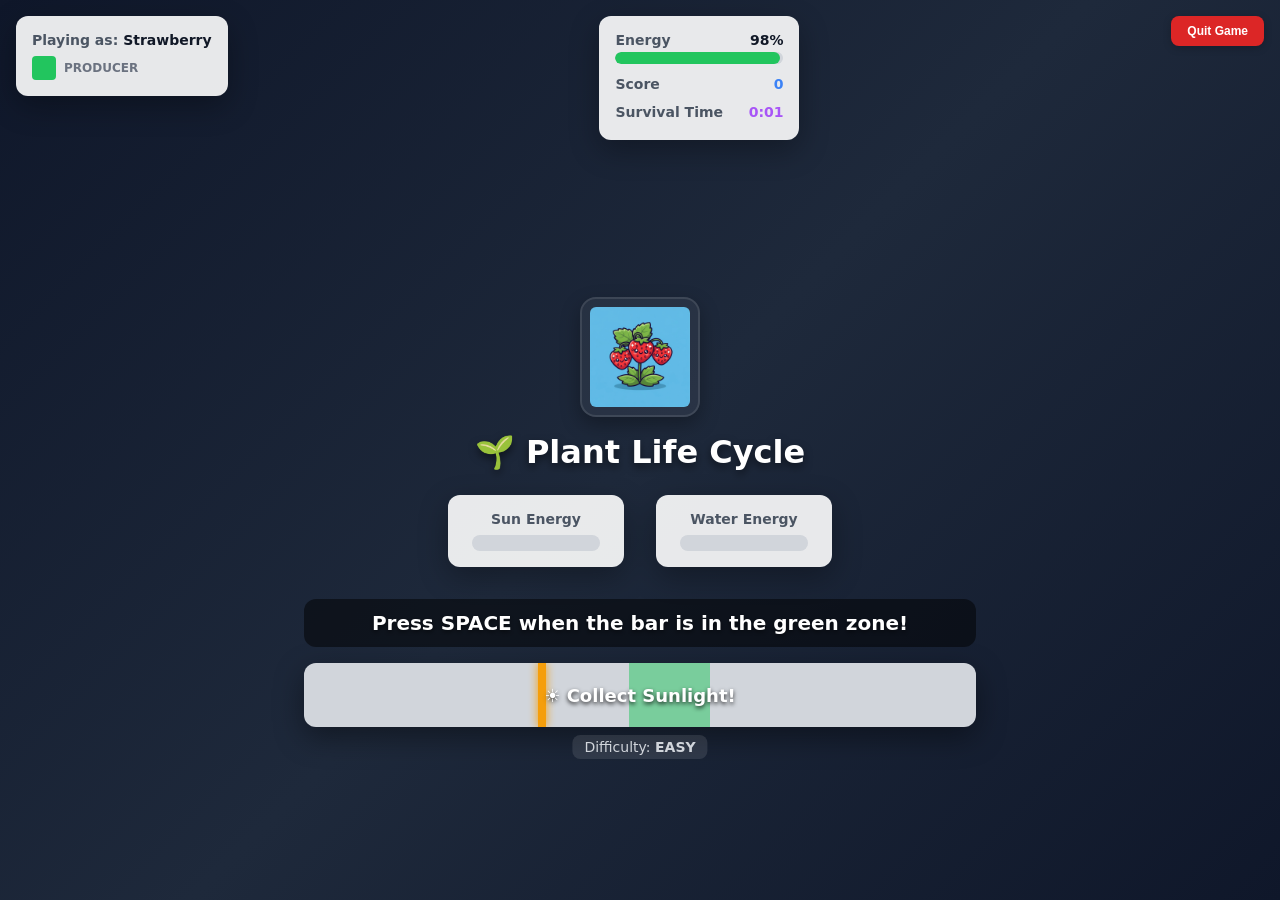
==== commit eea35217: "Add organism image to game page" ====
--- a/game.html
+++ b/game.html
@@ -57,6 +57,9 @@
     <!-- Gameplay Area -->
     <div class="gameplay-area">
       <div class="game-title">
+        <div class="organism-image-container">
+          <img id="organismImage" src="" alt="Organism" class="organism-image" />
+        </div>
         <h2 id="gameTitle">🌱 Plant Life Cycle</h2>
         <div class="resource-bars">
           <div class="resource-card">
--- a/game-styles.css
+++ b/game-styles.css
@@ -221,6 +221,23 @@
 .game-title {
   margin-bottom: 2rem;
   text-align: center;
+}
+
+.organism-image-container {
+  margin-bottom: 1rem;
+  display: flex;
+  justify-content: center;
+}
+
+.organism-image {
+  width: 120px;
+  height: 120px;
+  object-fit: contain;
+  background: rgba(255, 255, 255, 0.05);
+  border-radius: 1rem;
+  padding: 0.5rem;
+  box-shadow: 0 8px 20px rgba(0, 0, 0, 0.3);
+  border: 2px solid rgba(255, 255, 255, 0.1);
 }
 
 .game-title h2 {
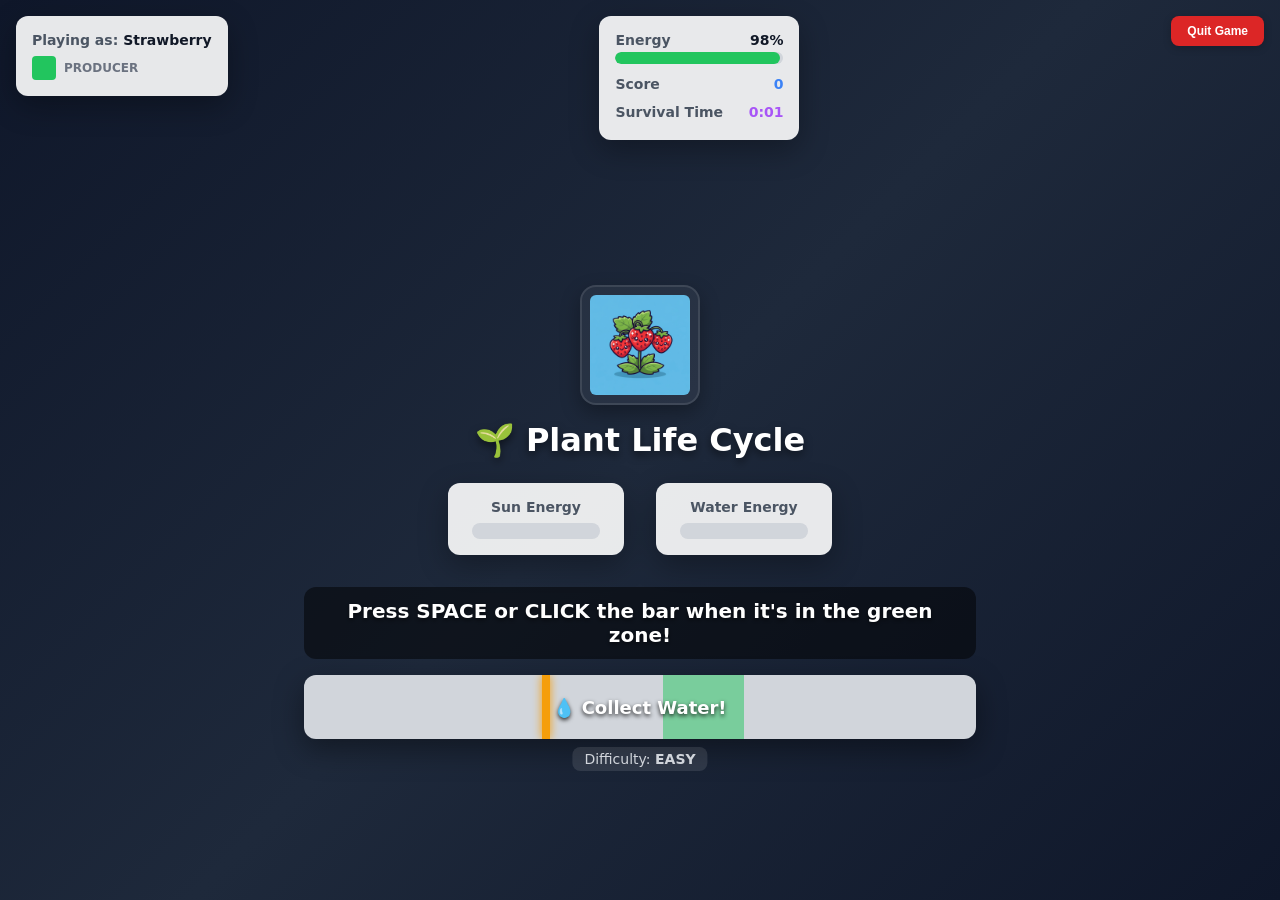
==== commit dd4f4198: "Making bar clickable as well.." ====
--- a/game.html
+++ b/game.html
@@ -79,7 +79,7 @@
 
       <!-- Rhythm Game Area -->
       <div class="rhythm-container">
-        <div class="rhythm-instruction" id="instruction">Press SPACE when the bar is in the green zone!</div>
+        <div class="rhythm-instruction" id="instruction">Press SPACE or CLICK the bar when it's in the green zone!</div>
         <div class="rhythm-track">
           <div class="hit-zone" id="hitZone"></div>
           <div class="rhythm-slider" id="slider"></div>
--- a/game-styles.css
+++ b/game-styles.css
@@ -317,6 +317,7 @@
   border-radius: 0.75rem;
   overflow: hidden;
   box-shadow: 0 10px 30px rgba(0, 0, 0, 0.4);
+  cursor: pointer;
 }
 
 .hit-zone {
@@ -337,6 +338,13 @@
   background: var(--accent-2);
   box-shadow: 0 0 10px var(--accent-2);
   will-change: transform;
+  cursor: pointer;
+  transition: transform 0.1s ease;
+}
+
+.rhythm-slider:hover {
+  transform: scaleX(1.5);
+  box-shadow: 0 0 15px var(--accent-2);
 }
 
 .track-label {
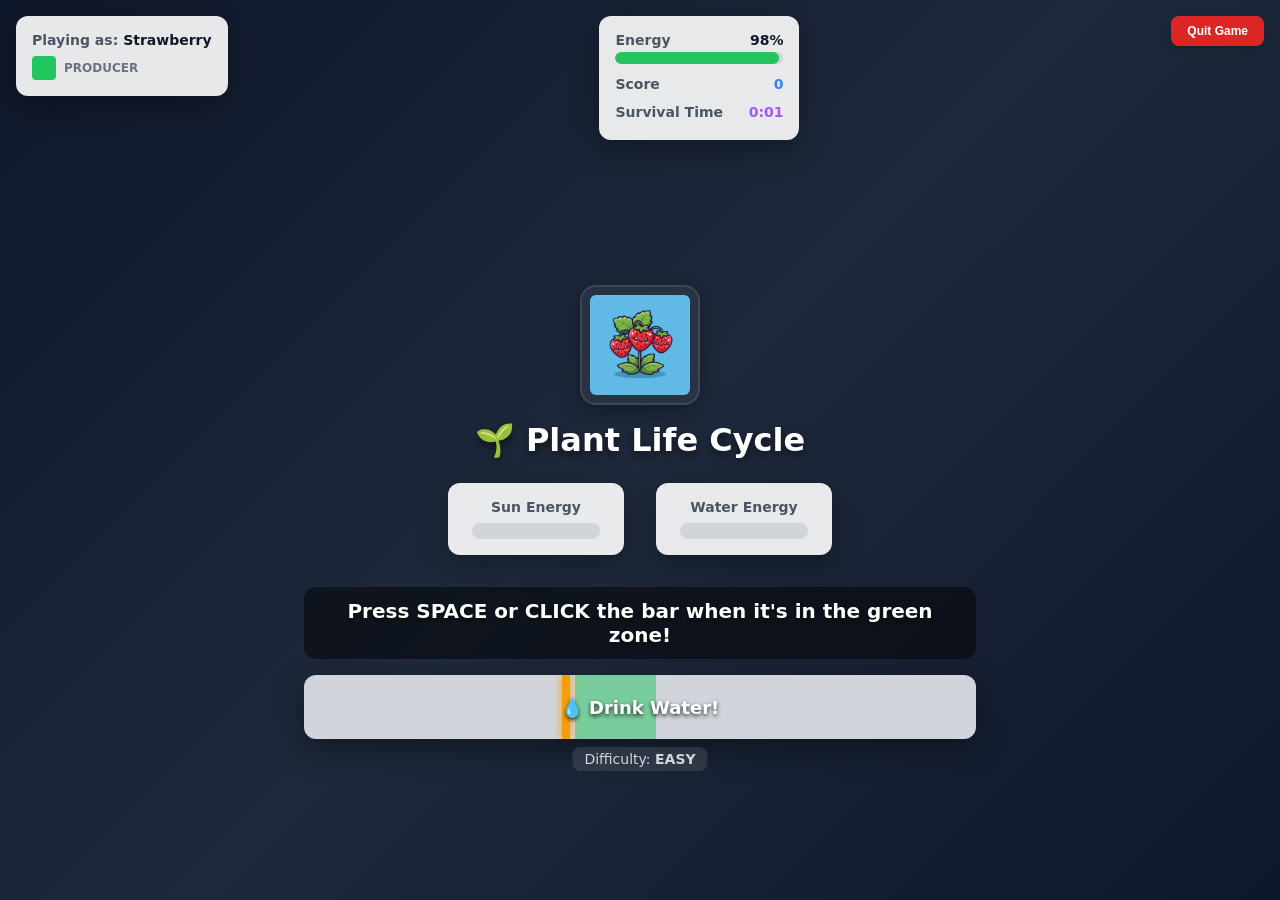
==== commit 3758e10b: "Adding ico" ====
--- a/game.html
+++ b/game.html
@@ -4,6 +4,7 @@
   <meta charset="UTF-8" />
   <meta name="viewport" content="width=device-width, initial-scale=1" />
   <title>Ecology Survival Game - Play</title>
+  <link rel="icon" href="data:image/svg+xml,<svg xmlns=%22http://www.w3.org/2000/svg%22 viewBox=%220 0 100 100%22><text y=%22.9em%22 font-size=%2290%22>🌱</text></svg>">
   <link rel="stylesheet" href="game-styles.css" />
 </head>
 <body>
